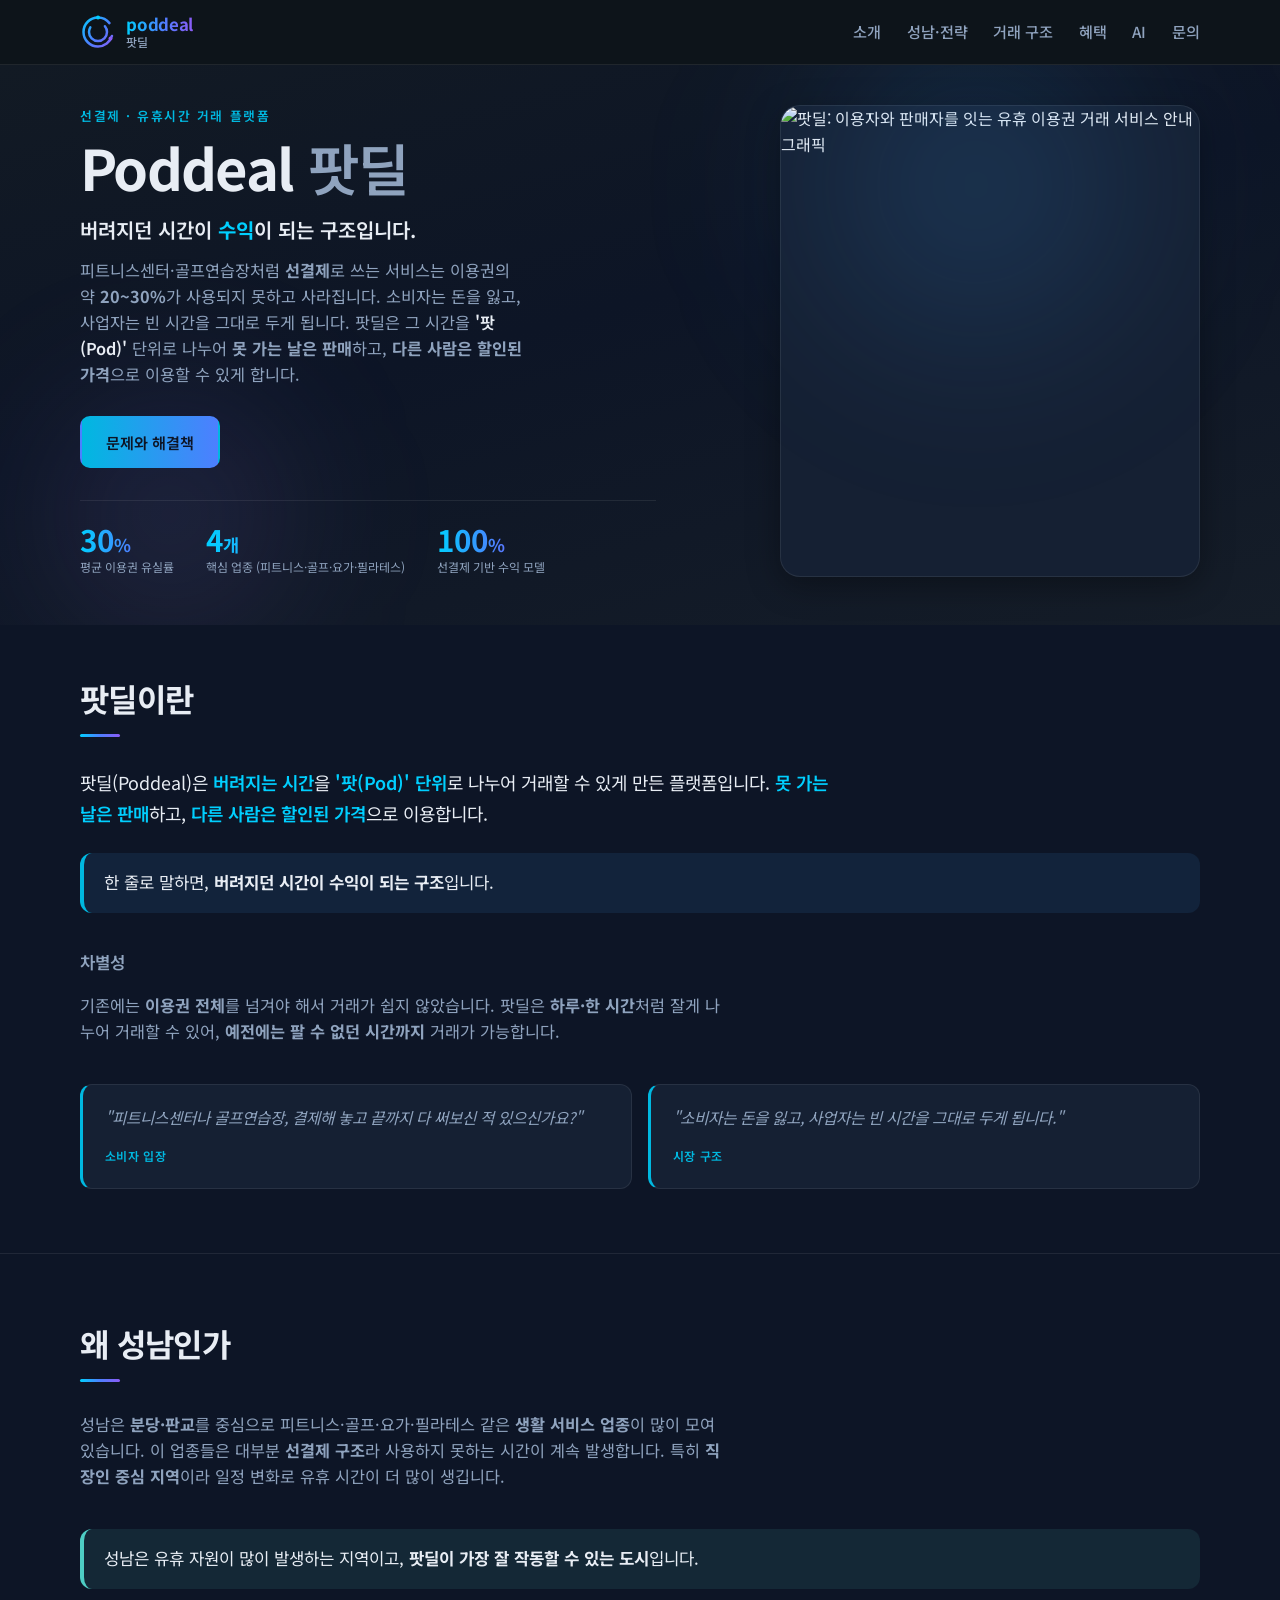
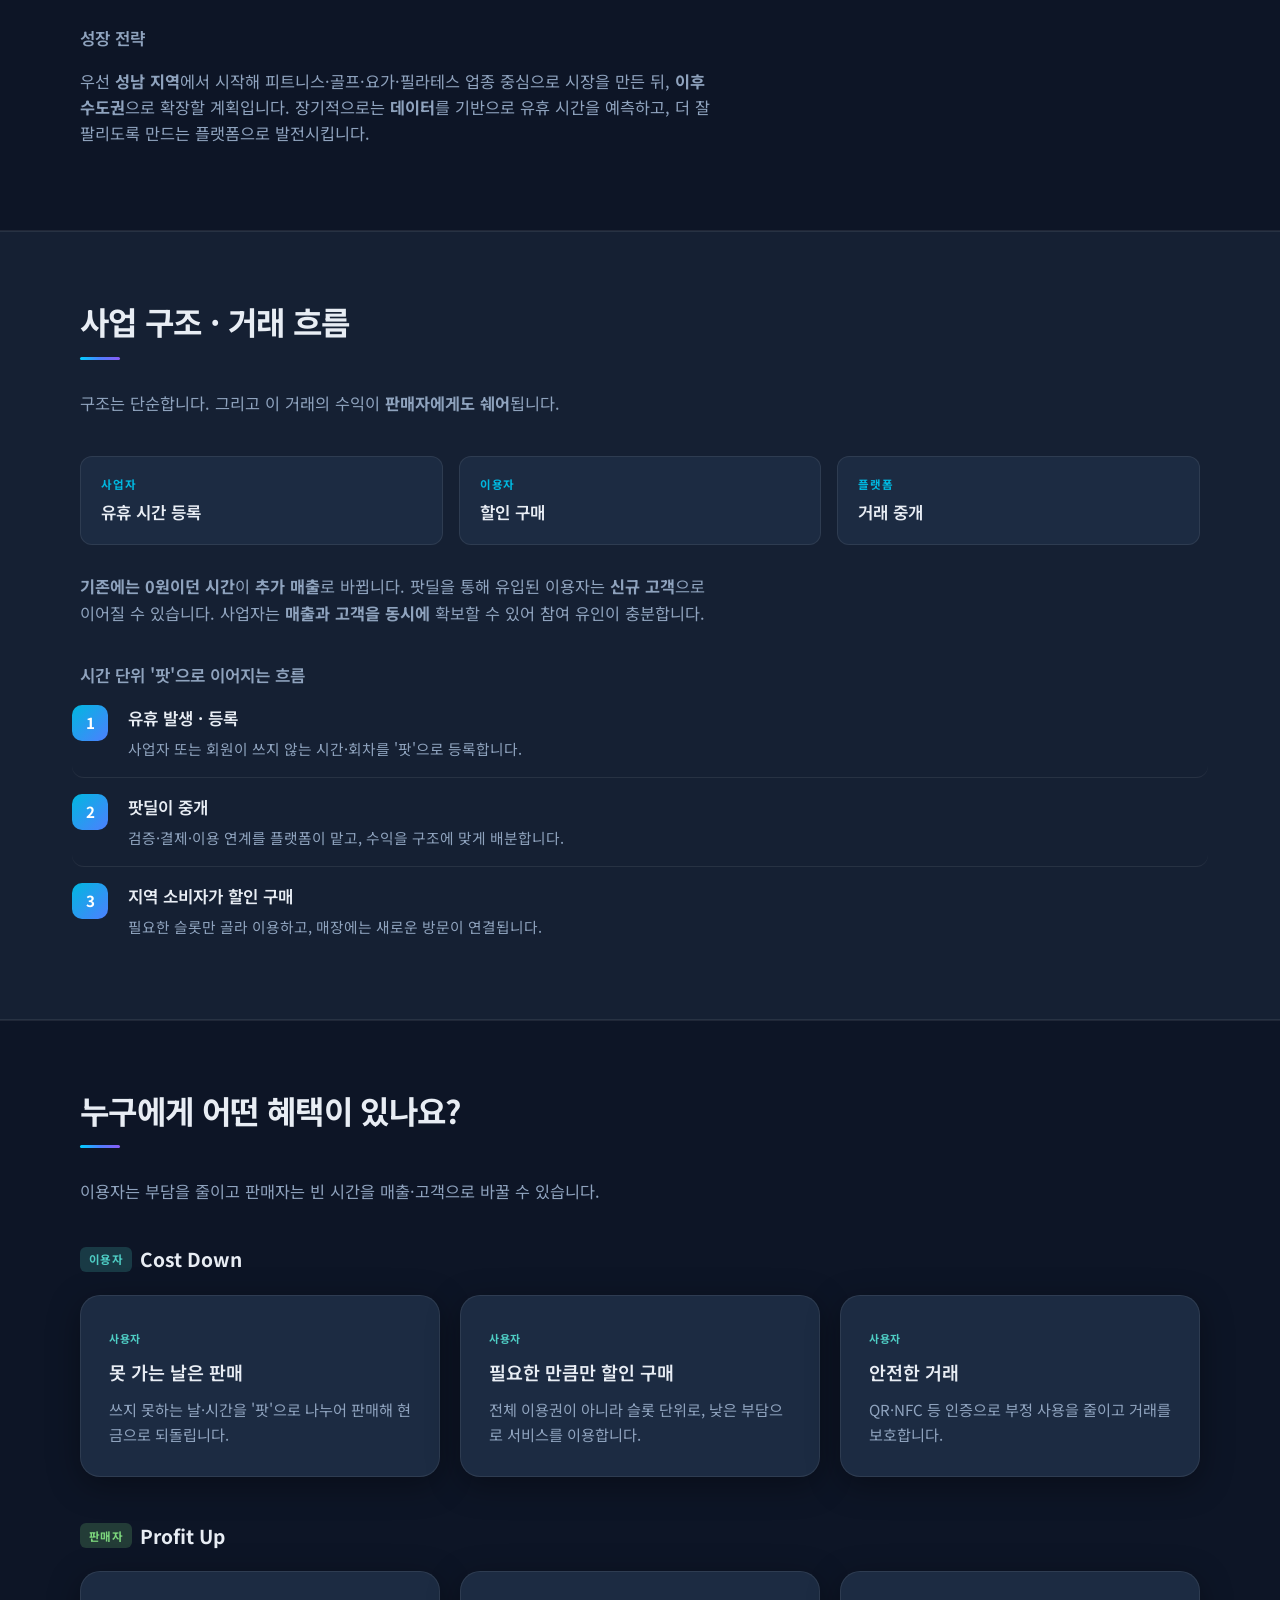
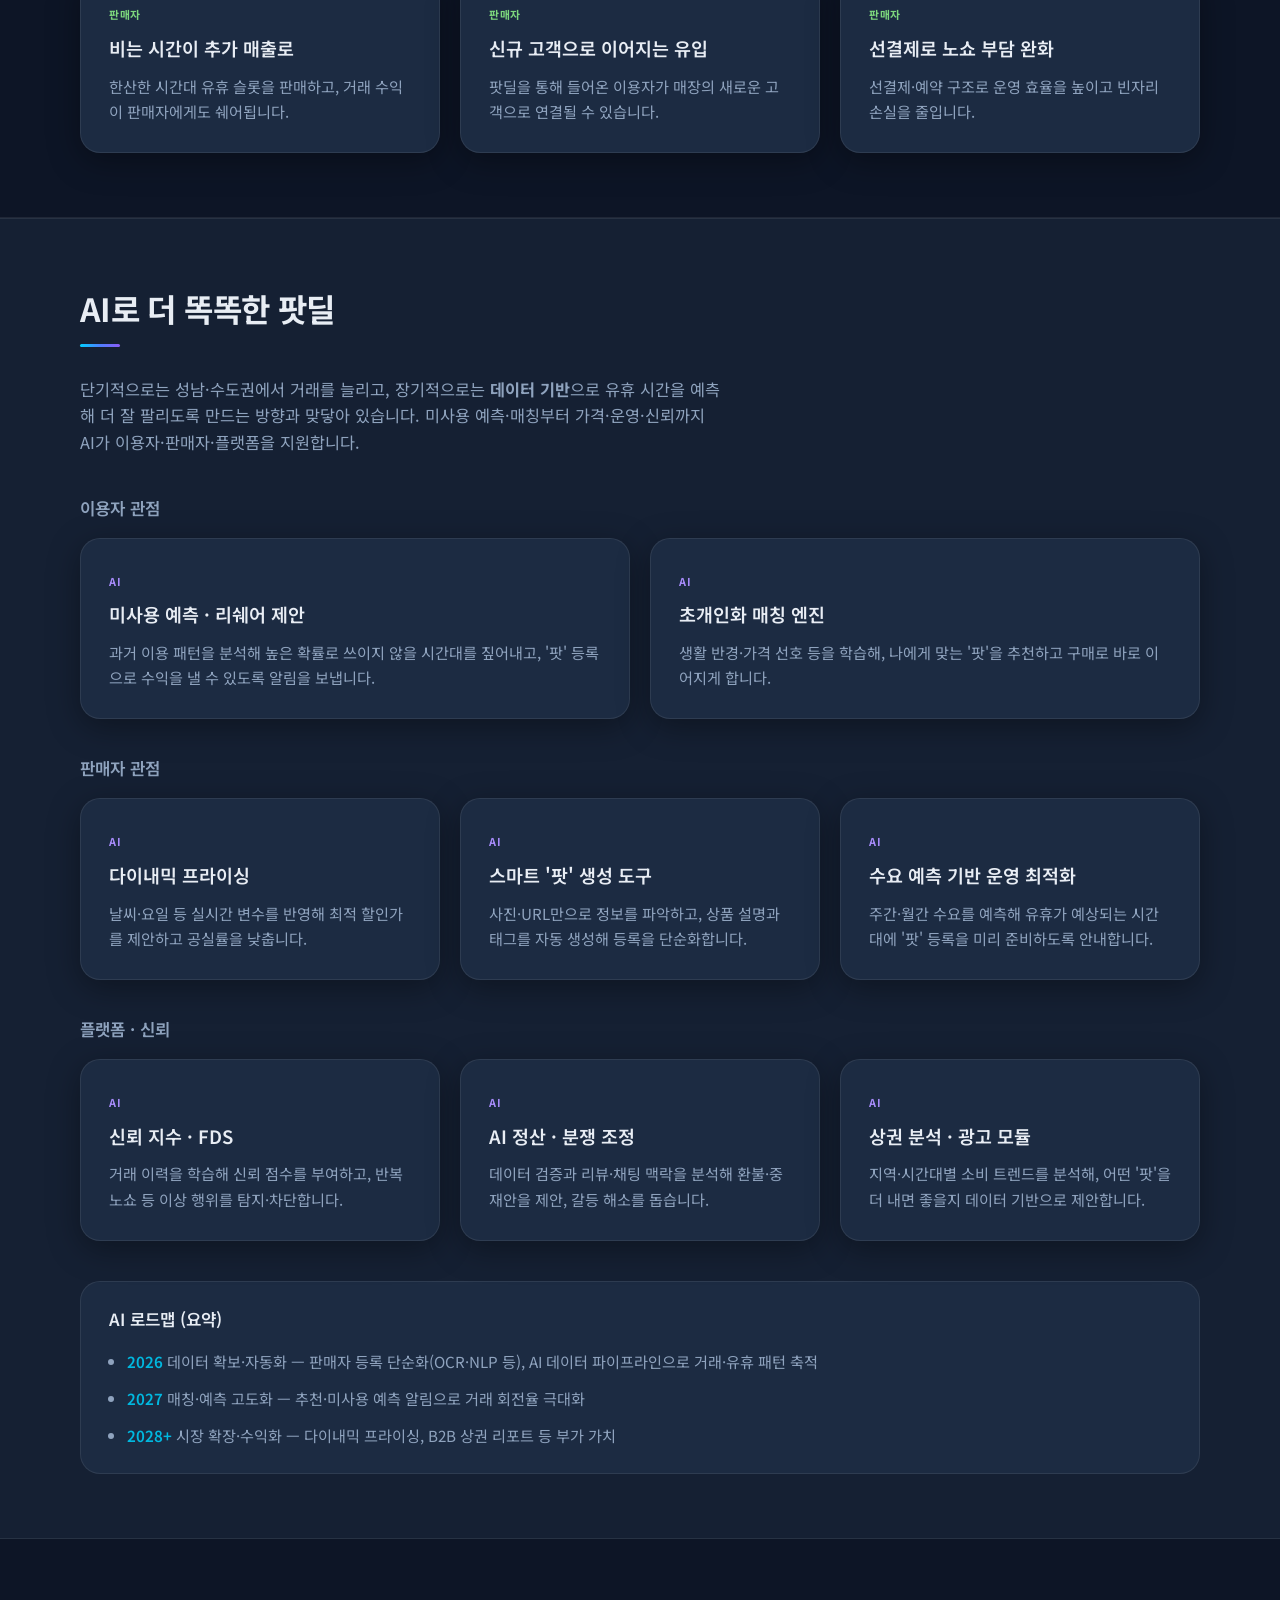
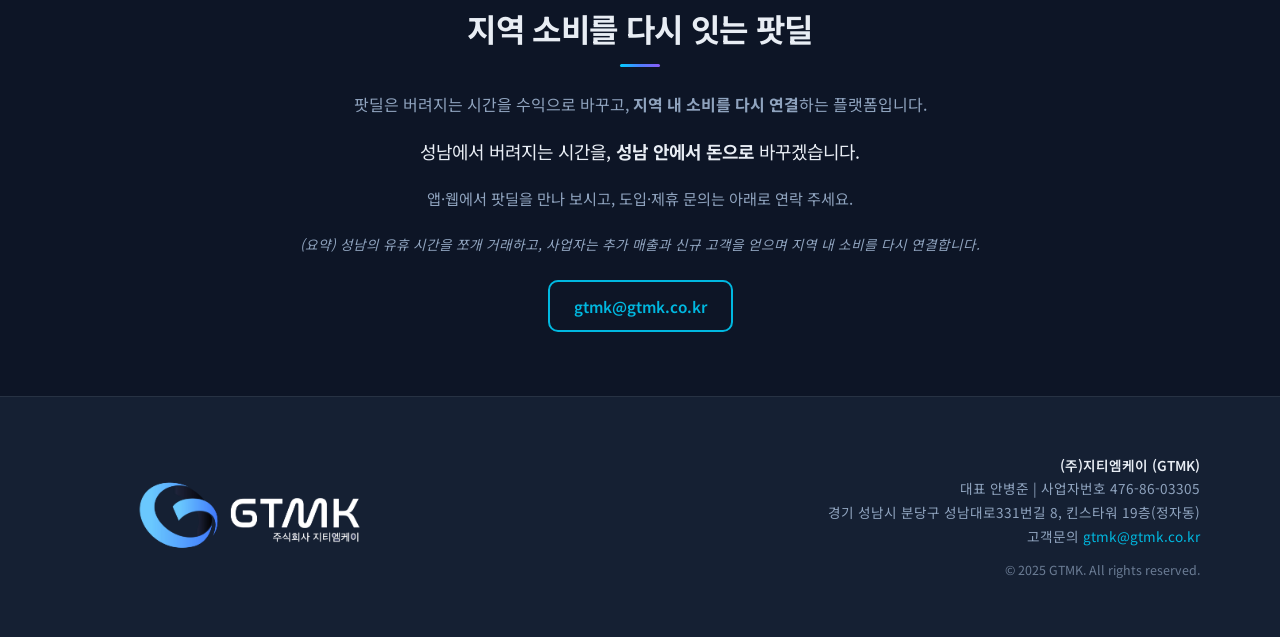
==== index.html @ 86342f36 "content: AI 로드맵 '발표의 유휴 예측 단계와 연계' 문구 삭제 Co-Authored-By: Claude Sonnet 4.6 <noreply@anthropic.com>" ====
<!DOCTYPE html>
<html lang="ko">
  <head>
    <meta charset="UTF-8" />
    <meta name="viewport" content="width=device-width, initial-scale=1.0" />
    <meta
      name="description"
      content="팟딜(Poddeal) — 선결제로 버려지는 시간을 '팟' 단위로 나누어 거래하는 플랫폼. 성남에서 시작해 지역 소비를 다시 연결합니다."
    />
    <title>Poddeal 팟딜 — 유휴 이용권 거래</title>
    <link rel="stylesheet" href="css/styles.css" />
    <link rel="preconnect" href="https://fonts.googleapis.com" />
    <link rel="preconnect" href="https://fonts.gstatic.com" crossorigin />
    <link
      href="https://fonts.googleapis.com/css2?family=Noto+Sans+KR:wght@400;500;600;700&display=swap"
      rel="stylesheet"
    />
  </head>
  <body>
    <header class="site-header">
      <div class="header-inner">
        <a href="#" class="logo" aria-label="Poddeal 팟딜 홈">
          <span class="logo-mark" aria-hidden="true">
            <svg width="36" height="36" viewBox="0 0 36 36" fill="none" xmlns="http://www.w3.org/2000/svg">
              <defs>
                <linearGradient id="pd-grad-h" x1="2" y1="2" x2="34" y2="34" gradientUnits="userSpaceOnUse">
                  <stop offset="0%" stop-color="#00cfff"/>
                  <stop offset="55%" stop-color="#4d7fff"/>
                  <stop offset="100%" stop-color="#8b5cf6"/>
                </linearGradient>
              </defs>
              <circle cx="18" cy="18" r="14.5" stroke="url(#pd-grad-h)" stroke-width="2.5" stroke-linecap="round" stroke-dasharray="77 15" stroke-dashoffset="-4"/>
              <circle cx="18" cy="18" r="9" stroke="url(#pd-grad-h)" stroke-width="2.5" stroke-linecap="round" stroke-dasharray="41 17" stroke-dashoffset="8"/>
              <circle cx="18" cy="3.5" r="2" fill="#00cfff"/>
              <circle cx="30.5" cy="24.5" r="2" fill="#8b5cf6"/>
            </svg>
          </span>
          <span class="logo-text">
            <span class="logo-en">poddeal</span>
            <span class="logo-ko">팟딜</span>
          </span>
        </a>
        <button
          type="button"
          class="nav-toggle"
          aria-expanded="false"
          aria-controls="site-nav"
          aria-label="메뉴 열기"
        >
          <span class="nav-toggle-bar"></span>
          <span class="nav-toggle-bar"></span>
          <span class="nav-toggle-bar"></span>
        </button>
        <nav id="site-nav" class="site-nav" aria-label="주요 메뉴">
          <ul class="nav-list">
            <li><a href="#about">소개</a></li>
            <li><a href="#seongnam">성남·전략</a></li>
            <li><a href="#flow">거래 구조</a></li>
            <li><a href="#benefits">혜택</a></li>
            <li><a href="#ai">AI</a></li>
            <li><a href="#contact">문의</a></li>
          </ul>
        </nav>
      </div>
    </header>

    <main>
      <section class="hero hero--split" aria-labelledby="hero-title">
        <div class="hero-orb hero-orb--1" aria-hidden="true"></div>
        <div class="hero-orb hero-orb--2" aria-hidden="true"></div>
        <div class="hero-split-inner container">
          <div class="hero-content">
            <p class="hero-eyebrow" data-animate="fade-up">선결제 · 유휴시간 거래 플랫폼</p>
            <h1 id="hero-title" class="hero-title" data-animate="fade-up" data-delay="80">
              Poddeal <span class="hero-title-ko">팟딜</span>
            </h1>
            <p class="hero-tagline hero-tagline--emph" data-animate="fade-up" data-delay="160">
              버려지던 시간이 <strong>수익</strong>이 되는 구조입니다.
            </p>
            <p class="hero-lead" data-animate="fade-up" data-delay="240">
              피트니스센터·골프연습장처럼 <strong>선결제</strong>로 쓰는 서비스는 이용권의
              약 <strong>20~30%</strong>가 사용되지 못하고 사라집니다. 소비자는
              돈을 잃고, 사업자는 빈 시간을 그대로 두게 됩니다. 팟딜은 그 시간을
              <span class="hero-em">'팟(Pod)'</span> 단위로 나누어
              <strong>못 가는 날은 판매</strong>하고,
              <strong>다른 사람은 할인된 가격</strong>으로 이용할 수 있게 합니다.
            </p>
            <div class="hero-actions" data-animate="fade-up" data-delay="320">
              <a href="#about" class="btn btn-primary">문제와 해결책</a>
            </div>
            <div class="hero-stats" data-animate="fade-up" data-delay="420">
              <div class="hero-stat">
                <div class="hero-stat-value">
                  <span class="hero-stat-num" data-count="30">0</span><span class="hero-stat-unit">%</span>
                </div>
                <span class="hero-stat-label">평균 이용권 유실률</span>
              </div>
              <div class="hero-stat">
                <div class="hero-stat-value">
                  <span class="hero-stat-num" data-count="4">0</span><span class="hero-stat-unit">개</span>
                </div>
                <span class="hero-stat-label">핵심 업종 (피트니스·골프·요가·필라테스)</span>
              </div>
              <div class="hero-stat">
                <div class="hero-stat-value">
                  <span class="hero-stat-num" data-count="100">0</span><span class="hero-stat-unit">%</span>
                </div>
                <span class="hero-stat-label">선결제 기반 수익 모델</span>
              </div>
            </div>
          </div>
          <figure class="hero-visual" data-animate="slide-right" data-delay="200">
            <img
              src="images/hero-poddeal.png"
              alt="팟딜: 이용자와 판매자를 잇는 유휴 이용권 거래 서비스 안내 그래픽"
              width="800"
              height="900"
              fetchpriority="high"
              class="hero-promo-img"
            />
          </figure>
        </div>
      </section>

      <section id="about" class="section about">
        <div class="container">
          <h2 class="section-title" data-animate="fade-up">팟딜이란</h2>
          <p class="section-lead definition" data-animate="fade-up" data-delay="80">
            팟딜(Poddeal)은 <strong>버려지는 시간</strong>을
            <strong>'팟(Pod)' 단위</strong>로 나누어 거래할 수 있게 만든
            플랫폼입니다. <strong>못 가는 날은 판매</strong>하고,
            <strong>다른 사람은 할인된 가격</strong>으로 이용합니다.
          </p>
          <p class="pull-quote" data-animate="fade-up" data-delay="160">
            한 줄로 말하면, <strong>버려지던 시간이 수익이 되는 구조</strong>입니다.
          </p>
          <h3 class="subsection-title subsection-title--inline" data-animate="fade-up" data-delay="0">차별성</h3>
          <p class="section-intro" data-animate="fade-up" data-delay="80">
            기존에는 <strong>이용권 전체</strong>를 넘겨야 해서 거래가 쉽지
            않았습니다. 팟딜은 <strong>하루·한 시간</strong>처럼 잘게 나누어
            거래할 수 있어, <strong>예전에는 팔 수 없던 시간까지</strong> 거래가
            가능합니다.
          </p>
          <div class="pain-grid" aria-label="팟딜이 해결하는 상황">
            <blockquote class="pain-card" data-animate="fade-up" data-delay="0">
              <p>
                "피트니스센터나 골프연습장, 결제해 놓고 끝까지 다 써보신 적
                있으신가요?"
              </p>
              <span class="pain-card-label">소비자 입장</span>
            </blockquote>
            <blockquote class="pain-card" data-animate="fade-up" data-delay="120">
              <p>
                "소비자는 돈을 잃고, 사업자는 빈 시간을 그대로 두게 됩니다."
              </p>
              <span class="pain-card-label">시장 구조</span>
            </blockquote>
          </div>
        </div>
      </section>

      <section id="seongnam" class="section seongnam">
        <div class="container">
          <h2 class="section-title" data-animate="fade-up">왜 성남인가</h2>
          <p class="section-intro" data-animate="fade-up" data-delay="80">
            성남은 <strong>분당·판교</strong>를 중심으로 피트니스·골프·요가·필라테스 같은
            <strong>생활 서비스 업종</strong>이 많이 모여 있습니다. 이 업종들은
            대부분 <strong>선결제 구조</strong>라 사용하지 못하는 시간이 계속
            발생합니다. 특히 <strong>직장인 중심 지역</strong>이라 일정 변화로
            유휴 시간이 더 많이 생깁니다.
          </p>
          <p class="pull-quote pull-quote--accent" data-animate="fade-up" data-delay="160">
            성남은 유휴 자원이 많이 발생하는 지역이고,
            <strong>팟딜이 가장 잘 작동할 수 있는 도시</strong>입니다.
          </p>

          <h3 class="subsection-title" data-animate="fade-up">성장 전략</h3>
          <p class="section-intro section-intro--tight" data-animate="fade-up" data-delay="80">
            우선 <strong>성남 지역</strong>에서 시작해 피트니스·골프·요가·필라테스 업종 중심으로
            시장을 만든 뒤, <strong>이후 수도권</strong>으로 확장할 계획입니다.
            장기적으로는 <strong>데이터</strong>를 기반으로 유휴 시간을 예측하고,
            더 잘 팔리도록 만드는 플랫폼으로 발전시킵니다.
          </p>
        </div>
      </section>

      <section id="flow" class="section flow">
        <div class="container">
          <h2 class="section-title" data-animate="fade-up">사업 구조 · 거래 흐름</h2>
          <p class="section-intro" data-animate="fade-up" data-delay="80">
            구조는 단순합니다. 그리고 이 거래의 수익이
            <strong>판매자에게도 쉐어</strong>됩니다.
          </p>
          <ul class="biz-pillars">
            <li data-animate="fade-up" data-delay="0">
              <span class="biz-pillar-label">사업자</span>
              <span class="biz-pillar-text">유휴 시간 등록</span>
            </li>
            <li data-animate="fade-up" data-delay="100">
              <span class="biz-pillar-label">이용자</span>
              <span class="biz-pillar-text">할인 구매</span>
            </li>
            <li data-animate="fade-up" data-delay="200">
              <span class="biz-pillar-label">플랫폼</span>
              <span class="biz-pillar-text">거래 중개</span>
            </li>
          </ul>
          <p class="section-intro section-intro--tight" data-animate="fade-up" data-delay="80">
            <strong>기존에는 0원이던 시간</strong>이
            <strong>추가 매출</strong>로 바뀝니다. 팟딜을 통해 유입된 이용자는
            <strong>신규 고객</strong>으로 이어질 수 있습니다. 사업자는
            <strong>매출과 고객을 동시에</strong> 확보할 수 있어 참여 유인이
            충분합니다.
          </p>
          <h3 class="subsection-title" data-animate="fade-up">시간 단위 '팟'으로 이어지는 흐름</h3>
          <ol class="flow-steps flow-steps--compact">
            <li class="flow-step" data-animate="fade-up" data-delay="0">
              <span class="flow-step-num">1</span>
              <div class="flow-step-body">
                <h3 class="flow-step-title">유휴 발생 · 등록</h3>
                <p>
                  사업자 또는 회원이 쓰지 않는 시간·회차를 '팟'으로 등록합니다.
                </p>
              </div>
            </li>
            <li class="flow-step" data-animate="fade-up" data-delay="100">
              <span class="flow-step-num">2</span>
              <div class="flow-step-body">
                <h3 class="flow-step-title">팟딜이 중개</h3>
                <p>
                  검증·결제·이용 연계를 플랫폼이 맡고, 수익을 구조에 맞게
                  배분합니다.
                </p>
              </div>
            </li>
            <li class="flow-step" data-animate="fade-up" data-delay="200">
              <span class="flow-step-num">3</span>
              <div class="flow-step-body">
                <h3 class="flow-step-title">지역 소비자가 할인 구매</h3>
                <p>
                  필요한 슬롯만 골라 이용하고, 매장에는 새로운 방문이
                  연결됩니다.
                </p>
              </div>
            </li>
          </ol>
        </div>
      </section>

      <section id="benefits" class="section features">
        <div class="container">
          <h2 class="section-title" data-animate="fade-up">누구에게 어떤 혜택이 있나요?</h2>
          <p class="section-intro" data-animate="fade-up" data-delay="80">
            이용자는 부담을 줄이고 판매자는 빈 시간을
            매출·고객으로 바꿀 수 있습니다.
          </p>

          <div class="feature-group">
            <h3 class="feature-group-title" data-animate="fade-up">
              <span class="badge badge-user">이용자</span> Cost Down
            </h3>
            <ul class="feature-grid">
              <li class="feature-card feature-card--user" data-animate="fade-up" data-delay="0">
                <span class="feature-badge">사용자</span>
                <h4 class="feature-title">못 가는 날은 판매</h4>
                <p class="feature-desc">
                  쓰지 못하는 날·시간을 '팟'으로 나누어 판매해 현금으로
                  되돌립니다.
                </p>
              </li>
              <li class="feature-card feature-card--user" data-animate="fade-up" data-delay="100">
                <span class="feature-badge">사용자</span>
                <h4 class="feature-title">필요한 만큼만 할인 구매</h4>
                <p class="feature-desc">
                  전체 이용권이 아니라 슬롯 단위로, 낮은 부담으로 서비스를
                  이용합니다.
                </p>
              </li>
              <li class="feature-card feature-card--user" data-animate="fade-up" data-delay="200">
                <span class="feature-badge">사용자</span>
                <h4 class="feature-title">안전한 거래</h4>
                <p class="feature-desc">
                  QR·NFC 등 인증으로 부정 사용을 줄이고 거래를 보호합니다.
                </p>
              </li>
            </ul>
          </div>

          <div class="feature-group">
            <h3 class="feature-group-title" data-animate="fade-up">
              <span class="badge badge-seller">판매자</span> Profit Up
            </h3>
            <ul class="feature-grid">
              <li class="feature-card feature-card--seller" data-animate="fade-up" data-delay="0">
                <span class="feature-badge feature-badge--seller">판매자</span>
                <h4 class="feature-title">비는 시간이 추가 매출로</h4>
                <p class="feature-desc">
                  한산한 시간대 유휴 슬롯을 판매하고, 거래 수익이 판매자에게도
                  쉐어됩니다.
                </p>
              </li>
              <li class="feature-card feature-card--seller" data-animate="fade-up" data-delay="100">
                <span class="feature-badge feature-badge--seller">판매자</span>
                <h4 class="feature-title">신규 고객으로 이어지는 유입</h4>
                <p class="feature-desc">
                  팟딜을 통해 들어온 이용자가 매장의 새로운 고객으로 연결될 수
                  있습니다.
                </p>
              </li>
              <li class="feature-card feature-card--seller" data-animate="fade-up" data-delay="200">
                <span class="feature-badge feature-badge--seller">판매자</span>
                <h4 class="feature-title">선결제로 노쇼 부담 완화</h4>
                <p class="feature-desc">
                  선결제·예약 구조로 운영 효율을 높이고 빈자리 손실을 줄입니다.
                </p>
              </li>
            </ul>
          </div>
        </div>
      </section>

      <section id="ai" class="section ai-section">
        <div class="container">
          <h2 class="section-title" data-animate="fade-up">AI로 더 똑똑한 팟딜</h2>
          <p class="section-intro" data-animate="fade-up" data-delay="80">
            단기적으로는 성남·수도권에서 거래를 늘리고, 장기적으로는
            <strong>데이터 기반</strong>으로 유휴 시간을 예측해 더 잘 팔리도록
            만드는 방향과 맞닿아 있습니다. 미사용 예측·매칭부터 가격·운영·신뢰까지
            AI가 이용자·판매자·플랫폼을 지원합니다.
          </p>

          <h3 class="subsection-title" data-animate="fade-up">이용자 관점</h3>
          <ul class="feature-grid">
            <li class="feature-card feature-card--ai" data-animate="fade-up" data-delay="0">
              <span class="feature-badge feature-badge--ai">AI</span>
              <h4 class="feature-title">미사용 예측 · 리쉐어 제안</h4>
              <p class="feature-desc">
                과거 이용 패턴을 분석해 높은 확률로 쓰이지 않을 시간대를
                짚어내고, '팟' 등록으로 수익을 낼 수 있도록 알림을 보냅니다.
              </p>
            </li>
            <li class="feature-card feature-card--ai" data-animate="fade-up" data-delay="120">
              <span class="feature-badge feature-badge--ai">AI</span>
              <h4 class="feature-title">초개인화 매칭 엔진</h4>
              <p class="feature-desc">
                생활 반경·가격 선호 등을 학습해, 나에게 맞는 '팟'을 추천하고
                구매로 바로 이어지게 합니다.
              </p>
            </li>
          </ul>

          <h3 class="subsection-title" data-animate="fade-up">판매자 관점</h3>
          <ul class="feature-grid feature-grid--3">
            <li class="feature-card feature-card--ai" data-animate="fade-up" data-delay="0">
              <span class="feature-badge feature-badge--ai">AI</span>
              <h4 class="feature-title">다이내믹 프라이싱</h4>
              <p class="feature-desc">
                날씨·요일 등 실시간 변수를 반영해 최적 할인가를 제안하고
                공실률을 낮춥니다.
              </p>
            </li>
            <li class="feature-card feature-card--ai" data-animate="fade-up" data-delay="100">
              <span class="feature-badge feature-badge--ai">AI</span>
              <h4 class="feature-title">스마트 '팟' 생성 도구</h4>
              <p class="feature-desc">
                사진·URL만으로 정보를 파악하고, 상품 설명과 태그를 자동 생성해
                등록을 단순화합니다.
              </p>
            </li>
            <li class="feature-card feature-card--ai" data-animate="fade-up" data-delay="200">
              <span class="feature-badge feature-badge--ai">AI</span>
              <h4 class="feature-title">수요 예측 기반 운영 최적화</h4>
              <p class="feature-desc">
                주간·월간 수요를 예측해 유휴가 예상되는 시간대에 '팟' 등록을
                미리 준비하도록 안내합니다.
              </p>
            </li>
          </ul>

          <h3 class="subsection-title" data-animate="fade-up">플랫폼 · 신뢰</h3>
          <ul class="feature-grid feature-grid--3">
            <li class="feature-card feature-card--ai" data-animate="fade-up" data-delay="0">
              <span class="feature-badge feature-badge--ai">AI</span>
              <h4 class="feature-title">신뢰 지수 · FDS</h4>
              <p class="feature-desc">
                거래 이력을 학습해 신뢰 점수를 부여하고, 반복 노쇼 등 이상
                행위를 탐지·차단합니다.
              </p>
            </li>
            <li class="feature-card feature-card--ai" data-animate="fade-up" data-delay="100">
              <span class="feature-badge feature-badge--ai">AI</span>
              <h4 class="feature-title">AI 정산 · 분쟁 조정</h4>
              <p class="feature-desc">
                데이터 검증과 리뷰·채팅 맥락을 분석해 환불·중재안을 제안,
                갈등 해소를 돕습니다.
              </p>
            </li>
            <li class="feature-card feature-card--ai" data-animate="fade-up" data-delay="200">
              <span class="feature-badge feature-badge--ai">AI</span>
              <h4 class="feature-title">상권 분석 · 광고 모듈</h4>
              <p class="feature-desc">
                지역·시간대별 소비 트렌드를 분석해, 어떤 '팟'을 더 내면 좋을지
                데이터 기반으로 제안합니다.
              </p>
            </li>
          </ul>

          <div class="roadmap" data-animate="fade-up" data-delay="80">
            <h3 class="subsection-title roadmap-title">AI 로드맵 (요약)</h3>
            <ul class="roadmap-list">
              <li>
                <strong>2026</strong> 데이터 확보·자동화 — 판매자 등록 단순화(OCR·NLP
                등), AI 데이터 파이프라인으로 거래·유휴 패턴 축적
              </li>
              <li>
                <strong>2027</strong> 매칭·예측 고도화 — 추천·미사용 예측 알림으로
                거래 회전율 극대화
              </li>
              <li>
                <strong>2028+</strong> 시장 확장·수익화 — 다이내믹 프라이싱,
                B2B 상권 리포트 등 부가 가치
              </li>
            </ul>
          </div>
        </div>
      </section>

      <section id="contact" class="section cta">
        <div class="container cta-inner">
          <h2 class="section-title" data-animate="fade-up">지역 소비를 다시 잇는 팟딜</h2>
          <p class="cta-text" data-animate="fade-up" data-delay="80">
            팟딜은 버려지는 시간을 수익으로 바꾸고,
            <strong>지역 내 소비를 다시 연결</strong>하는 플랫폼입니다.
          </p>
          <p class="cta-text cta-text--punch" data-animate="fade-up" data-delay="160">
            성남에서 버려지는 시간을, <strong>성남 안에서 돈으로</strong>
            바꾸겠습니다.
          </p>
          <p class="cta-text cta-text--muted" data-animate="fade-up" data-delay="220">
            앱·웹에서 팟딜을 만나 보시고, 도입·제휴 문의는 아래로 연락 주세요.
          </p>
          <p class="cta-oneline" data-animate="fade-up" data-delay="260">
            (요약) 성남의 유휴 시간을 쪼개 거래하고, 사업자는 추가 매출과 신규
            고객을 얻으며 지역 내 소비를 다시 연결합니다.
          </p>
          <div class="cta-actions" data-animate="fade-up" data-delay="320">
            <a href="mailto:gtmk@gtmk.co.kr" class="btn btn-outline"
              >gtmk@gtmk.co.kr</a
            >
          </div>
        </div>
      </section>
    </main>

    <footer class="site-footer">
      <div class="container footer-inner">
        <div class="footer-brand">
          <img src="images/logo-gtmk.png" alt="주식회사 지티엠케이 GTMK" class="footer-gtmk-logo" />
        </div>
        <div class="footer-info">
          <address class="footer-address">
            <p><strong>(주)지티엠케이 (GTMK)</strong></p>
            <p>대표 안병준 | 사업자번호 476-86-03305</p>
            <p>경기 성남시 분당구 성남대로331번길 8, 킨스타워 19층(정자동)</p>
            <p>고객문의 <a href="mailto:gtmk@gtmk.co.kr">gtmk@gtmk.co.kr</a></p>
          </address>
          <p class="footer-copy">&copy; 2025 GTMK. All rights reserved.</p>
        </div>
      </div>
    </footer>

    <script src="js/main.js"></script>
  </body>
</html>
---- css/styles.css ----
:root {
  --color-bg: #0d1526;
  --color-surface: #152033;
  --color-surface-elevated: #1c2b42;
  --color-text: #e8edf4;
  --color-text-muted: #8fa3be;
  --color-accent: #00b8e0;
  --color-accent-hover: #00cfff;
  --color-user: #4ecdc4;
  --color-user-dim: rgba(78, 205, 196, 0.2);
  --color-seller: #7dd87d;
  --color-seller-dim: rgba(125, 216, 125, 0.2);
  --color-ai: #a78bfa;
  --color-ai-dim: rgba(167, 139, 250, 0.18);
  --color-border: rgba(255, 255, 255, 0.08);
  --font-sans: "Noto Sans KR", system-ui, -apple-system, sans-serif;
  --header-h: 4rem;
  --radius: 12px;
  --radius-lg: 20px;
  --shadow-card: 0 8px 32px rgba(0, 0, 0, 0.35);
  --transition: 0.2s ease;
}

*,
*::before,
*::after {
  box-sizing: border-box;
}

html {
  scroll-behavior: smooth;
}

body {
  margin: 0;
  font-family: var(--font-sans);
  font-size: 1rem;
  line-height: 1.6;
  color: var(--color-text);
  background: var(--color-bg);
  -webkit-font-smoothing: antialiased;
}

img {
  max-width: 100%;
  height: auto;
  display: block;
}

a {
  color: var(--color-accent);
  text-decoration: none;
  transition: color var(--transition);
}

a:hover {
  color: var(--color-accent-hover);
}

.container {
  width: min(1120px, 100% - 2rem);
  margin-inline: auto;
}

/* Header */
.site-header {
  position: sticky;
  top: 0;
  z-index: 100;
  background: rgba(15, 20, 25, 0.85);
  backdrop-filter: blur(12px);
  border-bottom: 1px solid var(--color-border);
}

.header-inner {
  display: flex;
  align-items: center;
  justify-content: space-between;
  width: min(1120px, 100% - 2rem);
  margin-inline: auto;
  min-height: var(--header-h);
}

.logo {
  display: flex;
  align-items: center;
  gap: 0.65rem;
  color: var(--color-text);
  text-decoration: none;
}

.logo:hover {
  color: var(--color-text);
}

.logo-mark {
  width: 2.25rem;
  height: 2.25rem;
  flex-shrink: 0;
  display: flex;
  align-items: center;
  justify-content: center;
}

.logo-text {
  display: flex;
  flex-direction: column;
  line-height: 1.15;
}

.logo-en {
  font-weight: 700;
  font-size: 1.05rem;
  letter-spacing: -0.02em;
  text-transform: lowercase;
  background: linear-gradient(90deg, #00cfff 0%, #4d7fff 55%, #8b5cf6 100%);
  -webkit-background-clip: text;
  background-clip: text;
  color: transparent;
}

.logo-ko {
  font-size: 0.75rem;
  color: var(--color-text-muted);
  font-weight: 500;
}

.nav-toggle {
  display: none;
  flex-direction: column;
  justify-content: center;
  gap: 5px;
  width: 2.5rem;
  height: 2.5rem;
  padding: 0;
  border: none;
  background: transparent;
  cursor: pointer;
  border-radius: 8px;
}

.nav-toggle:hover {
  background: var(--color-surface);
}

.nav-toggle-bar {
  display: block;
  width: 1.35rem;
  height: 2px;
  background: var(--color-text);
  margin-inline: auto;
  transition: transform var(--transition), opacity var(--transition);
}

.site-header.menu-open .nav-toggle-bar:nth-child(1) {
  transform: translateY(7px) rotate(45deg);
}

.site-header.menu-open .nav-toggle-bar:nth-child(2) {
  opacity: 0;
}

.site-header.menu-open .nav-toggle-bar:nth-child(3) {
  transform: translateY(-7px) rotate(-45deg);
}

.nav-list {
  list-style: none;
  margin: 0;
  padding: 0;
  display: flex;
  gap: clamp(1rem, 2vw, 1.75rem);
}

.nav-list a {
  color: var(--color-text-muted);
  font-weight: 500;
  font-size: 0.95rem;
}

.nav-list a:hover {
  color: var(--color-text);
}

/* Hero */
.hero {
  position: relative;
  min-height: auto;
  padding: 2.5rem 0 3rem;
  background: linear-gradient(
    165deg,
    #121a24 0%,
    var(--color-bg) 45%,
    #151d28 100%
  );
}

.hero--split .hero-split-inner {
  display: grid;
  grid-template-columns: 1fr;
  gap: 2rem;
  align-items: center;
}

@media (min-width: 900px) {
  .hero--split .hero-split-inner {
    grid-template-columns: minmax(0, 1fr) minmax(280px, 420px);
    gap: 2.5rem;
  }
}

.hero-content {
  position: relative;
  z-index: 1;
  padding: 0;
  max-width: 36rem;
}

.hero-visual {
  margin: 0;
  border-radius: var(--radius-lg);
  overflow: hidden;
  border: 1px solid var(--color-border);
  background: var(--color-surface);
  box-shadow: var(--shadow-card);
}

.hero-promo-img {
  width: 100%;
  height: auto;
  vertical-align: middle;
  display: block;
}

.hero-eyebrow {
  margin: 0 0 0.5rem;
  font-size: 0.8rem;
  font-weight: 600;
  letter-spacing: 0.12em;
  text-transform: uppercase;
  color: var(--color-accent);
}

.hero-title {
  margin: 0 0 1rem;
  font-size: clamp(2.25rem, 5vw, 3.5rem);
  font-weight: 700;
  letter-spacing: -0.03em;
  line-height: 1.15;
}

.hero-title-ko {
  font-weight: 600;
  color: var(--color-text-muted);
}

.hero-tagline {
  margin: 0 0 0.75rem;
  font-size: 1.15rem;
  font-weight: 500;
  color: var(--color-text);
  line-height: 1.5;
}

.hero-tagline strong {
  color: var(--color-accent-hover);
  font-weight: 700;
}

.hero-lead {
  margin: 0 0 1.75rem;
  max-width: 28rem;
  font-size: 1.02rem;
  color: var(--color-text-muted);
}

.hero-em {
  color: var(--color-text);
  font-weight: 600;
}

.hero-actions {
  display: flex;
  flex-wrap: wrap;
  gap: 0.75rem;
}

.btn {
  display: inline-flex;
  align-items: center;
  justify-content: center;
  padding: 0.75rem 1.5rem;
  font-family: inherit;
  font-size: 0.95rem;
  font-weight: 600;
  border-radius: 10px;
  border: 2px solid transparent;
  cursor: pointer;
  transition: background var(--transition), color var(--transition),
    border-color var(--transition), transform var(--transition);
}

.btn-primary {
  background: linear-gradient(90deg, #00b8e0, #4d7fff);
  color: #0d1526;
}

.btn-primary:hover {
  background: linear-gradient(90deg, #00cfff, #6690ff);
  color: #0d1526;
  transform: translateY(-1px);
}

.btn-outline {
  background: transparent;
  color: var(--color-accent);
  border-color: var(--color-accent);
}

.btn-outline:hover {
  background: rgba(61, 156, 240, 0.12);
  color: var(--color-accent-hover);
  border-color: var(--color-accent-hover);
}

/* Sections */
.section {
  padding: 4rem 0;
}

.section-title {
  margin: 0 0 1rem;
  font-size: clamp(1.5rem, 3vw, 2rem);
  font-weight: 700;
  letter-spacing: -0.02em;
}

.section-intro {
  margin: 0 0 2.5rem;
  max-width: 40rem;
  color: var(--color-text-muted);
  font-size: 1.02rem;
}

.hero-tagline--emph {
  font-size: 1.25rem;
  font-weight: 600;
  color: var(--color-text);
}

.hero-tagline--emph strong {
  color: var(--color-accent-hover);
}

.section-lead.definition {
  font-size: 1.12rem;
  color: var(--color-text);
  line-height: 1.75;
  max-width: 48rem;
  margin: 0 0 1.25rem;
}

.section-lead.definition strong {
  color: var(--color-accent-hover);
  font-weight: 600;
}

.pull-quote {
  margin: 1.5rem 0 2rem;
  padding: 1rem 1.25rem;
  border-radius: var(--radius);
  background: rgba(61, 156, 240, 0.1);
  border-left: 4px solid var(--color-accent);
  font-size: 1.05rem;
  line-height: 1.65;
  color: var(--color-text);
}

.pull-quote--accent {
  background: rgba(78, 205, 196, 0.1);
  border-left-color: var(--color-user);
}

.subsection-title--inline {
  margin-top: 2rem;
}

.seongnam {
  background: var(--color-bg);
  border-block: 1px solid var(--color-border);
}

.pain-grid {
  display: grid;
  grid-template-columns: repeat(auto-fit, minmax(260px, 1fr));
  gap: 1rem;
  margin-top: 2rem;
}

.pain-card {
  margin: 0;
  padding: 1.25rem 1.35rem;
  background: var(--color-surface);
  border: 1px solid var(--color-border);
  border-radius: var(--radius);
  border-left: 3px solid var(--color-accent);
}

.pain-card p {
  margin: 0 0 0.75rem;
  font-size: 0.98rem;
  color: var(--color-text-muted);
  font-style: italic;
  line-height: 1.6;
}

.pain-card-label {
  font-size: 0.75rem;
  font-weight: 600;
  letter-spacing: 0.06em;
  text-transform: uppercase;
  color: var(--color-accent);
}

.flow {
  background: var(--color-surface);
  border-block: 1px solid var(--color-border);
}

.flow-steps {
  list-style: none;
  margin: 0;
  padding: 0;
  display: flex;
  flex-direction: column;
  gap: 0;
}

.flow-step {
  display: grid;
  grid-template-columns: auto 1fr;
  gap: 1rem 1.25rem;
  align-items: start;
  padding: 1.25rem 0;
  border-bottom: 1px solid var(--color-border);
}

.flow-step:last-child {
  border-bottom: none;
  padding-bottom: 0;
}

.flow-step:first-child {
  padding-top: 0;
}

.flow-step-num {
  width: 2.25rem;
  height: 2.25rem;
  border-radius: 10px;
  background: linear-gradient(135deg, #00b8e0, #4d7fff);
  color: #fff;
  font-weight: 700;
  font-size: 0.95rem;
  display: grid;
  place-items: center;
}

.flow-step-title {
  margin: 0 0 0.35rem;
  font-size: 1.05rem;
  font-weight: 600;
}

.flow-step-body p {
  margin: 0;
  font-size: 0.92rem;
  color: var(--color-text-muted);
  line-height: 1.6;
}

.biz-pillars {
  list-style: none;
  margin: 0 0 1.75rem;
  padding: 0;
  display: grid;
  grid-template-columns: repeat(auto-fit, minmax(200px, 1fr));
  gap: 1rem;
}

.biz-pillars li {
  display: flex;
  flex-direction: column;
  gap: 0.35rem;
  padding: 1.15rem 1.25rem;
  background: var(--color-surface-elevated);
  border: 1px solid var(--color-border);
  border-radius: var(--radius);
}

.biz-pillar-label {
  font-size: 0.72rem;
  font-weight: 700;
  letter-spacing: 0.08em;
  text-transform: uppercase;
  color: var(--color-accent);
}

.biz-pillar-text {
  font-size: 1.05rem;
  font-weight: 600;
  color: var(--color-text);
}

.section-intro--tight {
  margin-bottom: 1.25rem;
}

.flow-steps--compact .flow-step {
  padding: 1rem 0;
}

.flow-steps--compact .flow-step:first-child {
  padding-top: 0;
}

.about {
  padding-top: 3rem;
}

.features {
  background: var(--color-bg);
  border-block: 1px solid var(--color-border);
}

.feature-group {
  margin-bottom: 2.75rem;
}

.feature-group:last-of-type {
  margin-bottom: 0;
}

.feature-group-title {
  margin: 0 0 1.25rem;
  font-size: 1.2rem;
  font-weight: 700;
  display: flex;
  flex-wrap: wrap;
  align-items: center;
  gap: 0.5rem;
}

.badge {
  display: inline-block;
  padding: 0.2rem 0.55rem;
  border-radius: 6px;
  font-size: 0.72rem;
  font-weight: 700;
  letter-spacing: 0.04em;
}

.badge-user {
  background: var(--color-user-dim);
  color: var(--color-user);
}

.badge-seller {
  background: var(--color-seller-dim);
  color: var(--color-seller);
}

.feature-badge {
  display: inline-block;
  font-size: 0.68rem;
  font-weight: 700;
  letter-spacing: 0.06em;
  text-transform: uppercase;
  color: var(--color-user);
  margin-bottom: 0.65rem;
}

.feature-badge--seller {
  color: var(--color-seller);
}

.feature-badge--ai {
  color: var(--color-ai);
}

.feature-card--user {
  border-color: rgba(78, 205, 196, 0.25);
}

.feature-card--user:hover {
  border-color: rgba(78, 205, 196, 0.45);
}

.feature-card--seller {
  border-color: rgba(125, 216, 125, 0.25);
}

.feature-card--seller:hover {
  border-color: rgba(125, 216, 125, 0.45);
}

.feature-card--ai {
  border-color: rgba(167, 139, 250, 0.28);
  background: linear-gradient(
    145deg,
    var(--color-surface-elevated) 0%,
    rgba(167, 139, 250, 0.06) 100%
  );
}

.feature-card--ai:hover {
  border-color: rgba(167, 139, 250, 0.5);
}

.ai-section {
  background: var(--color-surface);
  border-block: 1px solid var(--color-border);
}

.subsection-title {
  margin: 2.25rem 0 1rem;
  font-size: 1.05rem;
  font-weight: 600;
  color: var(--color-text-muted);
}

.ai-section .subsection-title:first-of-type {
  margin-top: 0;
}

.feature-grid--3 {
  grid-template-columns: repeat(auto-fit, minmax(240px, 1fr));
}

.roadmap {
  margin-top: 2.5rem;
  padding: 1.5rem 1.75rem;
  background: var(--color-surface-elevated);
  border: 1px solid var(--color-border);
  border-radius: var(--radius-lg);
}

.roadmap-title {
  margin-top: 0 !important;
  margin-bottom: 1rem !important;
  color: var(--color-text);
}

.roadmap-list {
  margin: 0;
  padding-left: 1.15rem;
  color: var(--color-text-muted);
  font-size: 0.95rem;
  line-height: 1.75;
}

.roadmap-list li {
  margin-bottom: 0.65rem;
}

.roadmap-list li:last-child {
  margin-bottom: 0;
}

.roadmap-list strong {
  color: var(--color-accent);
  font-weight: 600;
}

.cta-actions {
  display: flex;
  flex-wrap: wrap;
  gap: 0.75rem;
  justify-content: center;
}

.feature-grid {
  list-style: none;
  margin: 0;
  padding: 0;
  display: grid;
  grid-template-columns: repeat(auto-fit, minmax(260px, 1fr));
  gap: 1.25rem;
}

.feature-card {
  background: var(--color-surface-elevated);
  border: 1px solid var(--color-border);
  border-radius: var(--radius-lg);
  padding: 1.75rem;
  box-shadow: var(--shadow-card);
  transition: border-color var(--transition), transform var(--transition);
}

.feature-card:hover {
  border-color: rgba(61, 156, 240, 0.35);
  transform: translateY(-2px);
}

.feature-icon {
  font-size: 0.75rem;
  font-weight: 700;
  letter-spacing: 0.08em;
  color: var(--color-accent);
  margin-bottom: 1rem;
}

.feature-title {
  margin: 0 0 0.65rem;
  font-size: 1.15rem;
  font-weight: 600;
}

.feature-desc {
  margin: 0;
  font-size: 0.95rem;
  color: var(--color-text-muted);
  line-height: 1.65;
}

.cta {
  text-align: center;
}

.cta-inner .section-title {
  margin-bottom: 0.75rem;
}

.cta-text {
  margin: 0 auto 1.25rem;
  max-width: 36rem;
  color: var(--color-text-muted);
}

.cta-text--punch {
  font-size: 1.12rem;
  color: var(--color-text);
  line-height: 1.55;
}

.cta-text--muted {
  font-size: 0.95rem;
  margin-bottom: 1.5rem;
}

.cta-oneline {
  margin: 0 auto 1.5rem;
  max-width: none;
  font-size: 0.85rem;
  line-height: 1.6;
  color: var(--color-text-muted);
  font-style: italic;
  white-space: nowrap;
}

/* Footer */
.site-footer {
  border-top: 1px solid var(--color-border);
  padding: 2.5rem 0;
  background: var(--color-surface);
}

.footer-inner {
  display: flex;
  flex-direction: row;
  align-items: center;
  justify-content: space-between;
  gap: 2rem;
}

.footer-brand {
  flex-shrink: 0;
}

.footer-gtmk-logo {
  height: 10rem;
  width: auto;
  display: block;
}

.footer-info {
  display: flex;
  flex-direction: column;
  align-items: flex-end;
  gap: 0.75rem;
}

.footer-address {
  font-style: normal;
  margin: 0;
  font-size: 0.85rem;
  color: var(--color-text-muted);
  line-height: 1.75;
  text-align: right;
}

.footer-address p {
  margin: 0;
}

.footer-address strong {
  color: var(--color-text);
  font-weight: 600;
}

.footer-copy {
  margin: 0;
  font-size: 0.78rem;
  color: var(--color-text-muted);
  opacity: 0.7;
}

@media (max-width: 640px) {
  .footer-inner {
    flex-direction: column;
    align-items: flex-start;
    gap: 1.5rem;
  }

  .footer-info {
    align-items: flex-start;
  }

  .footer-address {
    text-align: left;
  }
}

/* Mobile nav */
@media (max-width: 768px) {
  .nav-toggle {
    display: flex;
  }

  .site-nav {
    position: fixed;
    inset: var(--header-h) 0 auto 0;
    background: var(--color-surface);
    border-bottom: 1px solid var(--color-border);
    padding: 1rem 0;
    transform: translateY(-100%);
    opacity: 0;
    visibility: hidden;
    transition: transform var(--transition), opacity var(--transition),
      visibility var(--transition);
  }

  .site-nav.is-open {
    transform: translateY(0);
    opacity: 1;
    visibility: visible;
  }

  .nav-list {
    flex-direction: column;
    gap: 0;
    width: min(1120px, 100% - 2rem);
    margin-inline: auto;
  }

  .nav-list a {
    display: block;
    padding: 0.85rem 0;
    border-bottom: 1px solid var(--color-border);
  }

  .nav-list li:last-child a {
    border-bottom: none;
  }

  .hero {
    padding: 2rem 0 2.5rem;
  }

  .section {
    padding: 3rem 0;
  }
}

@media (min-width: 769px) {
  .site-nav {
    display: block !important;
  }
}

/* ─── Scroll animations ──────────────────────────────────────── */
[data-animate] {
  opacity: 0;
  transform: translateY(28px);
  transition: opacity 0.6s cubic-bezier(0.16, 1, 0.3, 1),
              transform 0.6s cubic-bezier(0.16, 1, 0.3, 1);
}

[data-animate="fade-in"] {
  transform: none;
}

[data-animate="slide-right"] {
  transform: translateX(32px);
}

[data-animate].is-visible {
  opacity: 1;
  transform: none;
}

/* ─── Hero orbs ──────────────────────────────────────────────── */
.hero {
  position: relative;
  overflow: hidden;
}

.hero-orb {
  position: absolute;
  border-radius: 50%;
  pointer-events: none;
  filter: blur(72px);
  will-change: transform;
}

.hero-orb--1 {
  width: 480px;
  height: 480px;
  background: radial-gradient(circle, rgba(61, 156, 240, 0.2) 0%, transparent 70%);
  top: -120px;
  right: 5%;
  animation: orbFloat 9s ease-in-out infinite alternate;
}

.hero-orb--2 {
  width: 340px;
  height: 340px;
  background: radial-gradient(circle, rgba(167, 139, 250, 0.18) 0%, transparent 70%);
  bottom: -60px;
  left: 0%;
  animation: orbFloat 11s ease-in-out infinite alternate-reverse;
}

@keyframes orbFloat {
  from { transform: translate(0, 0) scale(1); }
  to   { transform: translate(24px, -36px) scale(1.07); }
}

/* ─── Hero stats ─────────────────────────────────────────────── */
.hero-stats {
  display: flex;
  gap: 2rem;
  margin-top: 2rem;
  padding-top: 1.5rem;
  border-top: 1px solid var(--color-border);
  flex-wrap: wrap;
}

.hero-stat {
  display: flex;
  flex-direction: column;
  gap: 0.3rem;
}

.hero-stat-value {
  font-size: 1.85rem;
  font-weight: 700;
  line-height: 1;
  background: linear-gradient(90deg, #00cfff 0%, #4d7fff 55%, #8b5cf6 100%);
  -webkit-background-clip: text;
  background-clip: text;
  color: transparent;
}

.hero-stat-unit {
  font-size: 1.1rem;
}

.hero-stat-label {
  font-size: 0.75rem;
  color: var(--color-text-muted);
  line-height: 1.4;
}

/* ─── Section title underline decoration ─────────────────────── */
.section-title {
  padding-bottom: 0.85rem;
}

.section-title::after {
  content: "";
  display: block;
  margin-top: 0.6rem;
  width: 2.5rem;
  height: 3px;
  border-radius: 2px;
  background: linear-gradient(90deg, #00cfff, #4d7fff, #8b5cf6);
}

.cta .section-title::after {
  margin-inline: auto;
}

/* ─── Ripple button effect ───────────────────────────────────── */
.btn {
  position: relative;
  overflow: hidden;
}

.btn-ripple {
  position: absolute;
  width: 8px;
  height: 8px;
  border-radius: 50%;
  background: rgba(255, 255, 255, 0.35);
  transform: translate(-50%, -50%) scale(0);
  animation: rippleExpand 0.55s ease-out forwards;
  pointer-events: none;
}

@keyframes rippleExpand {
  to {
    transform: translate(-50%, -50%) scale(28);
    opacity: 0;
  }
}

/* ─── Feature card colored glow on hover ─────────────────────── */
.feature-card--user:hover {
  box-shadow: var(--shadow-card), 0 0 24px rgba(78, 205, 196, 0.14);
}

.feature-card--seller:hover {
  box-shadow: var(--shadow-card), 0 0 24px rgba(125, 216, 125, 0.14);
}

.feature-card--ai:hover {
  box-shadow: var(--shadow-card), 0 0 24px rgba(167, 139, 250, 0.18);
}

/* ─── Biz pillar hover ───────────────────────────────────────── */
.biz-pillars li {
  transition: border-color var(--transition), transform var(--transition);
}

.biz-pillars li:hover {
  border-color: rgba(61, 156, 240, 0.35);
  transform: translateY(-2px);
}

/* ─── Flow step hover ────────────────────────────────────────── */
.flow-step {
  transition: background var(--transition);
  border-radius: var(--radius);
  padding-inline: 0.5rem;
  margin-inline: -0.5rem;
}

.flow-step:hover {
  background: rgba(255, 255, 255, 0.03);
}

/* ─── Pain card hover ────────────────────────────────────────── */
.pain-card {
  transition: border-color var(--transition), transform var(--transition);
}

.pain-card:hover {
  border-left-color: var(--color-accent-hover);
  transform: translateY(-2px);
}

/* ─── Mobile: hero stats wrap ────────────────────────────────── */
@media (max-width: 480px) {
  .hero-stats {
    gap: 1.25rem;
  }
  .hero-stat-value {
    font-size: 1.5rem;
  }
}
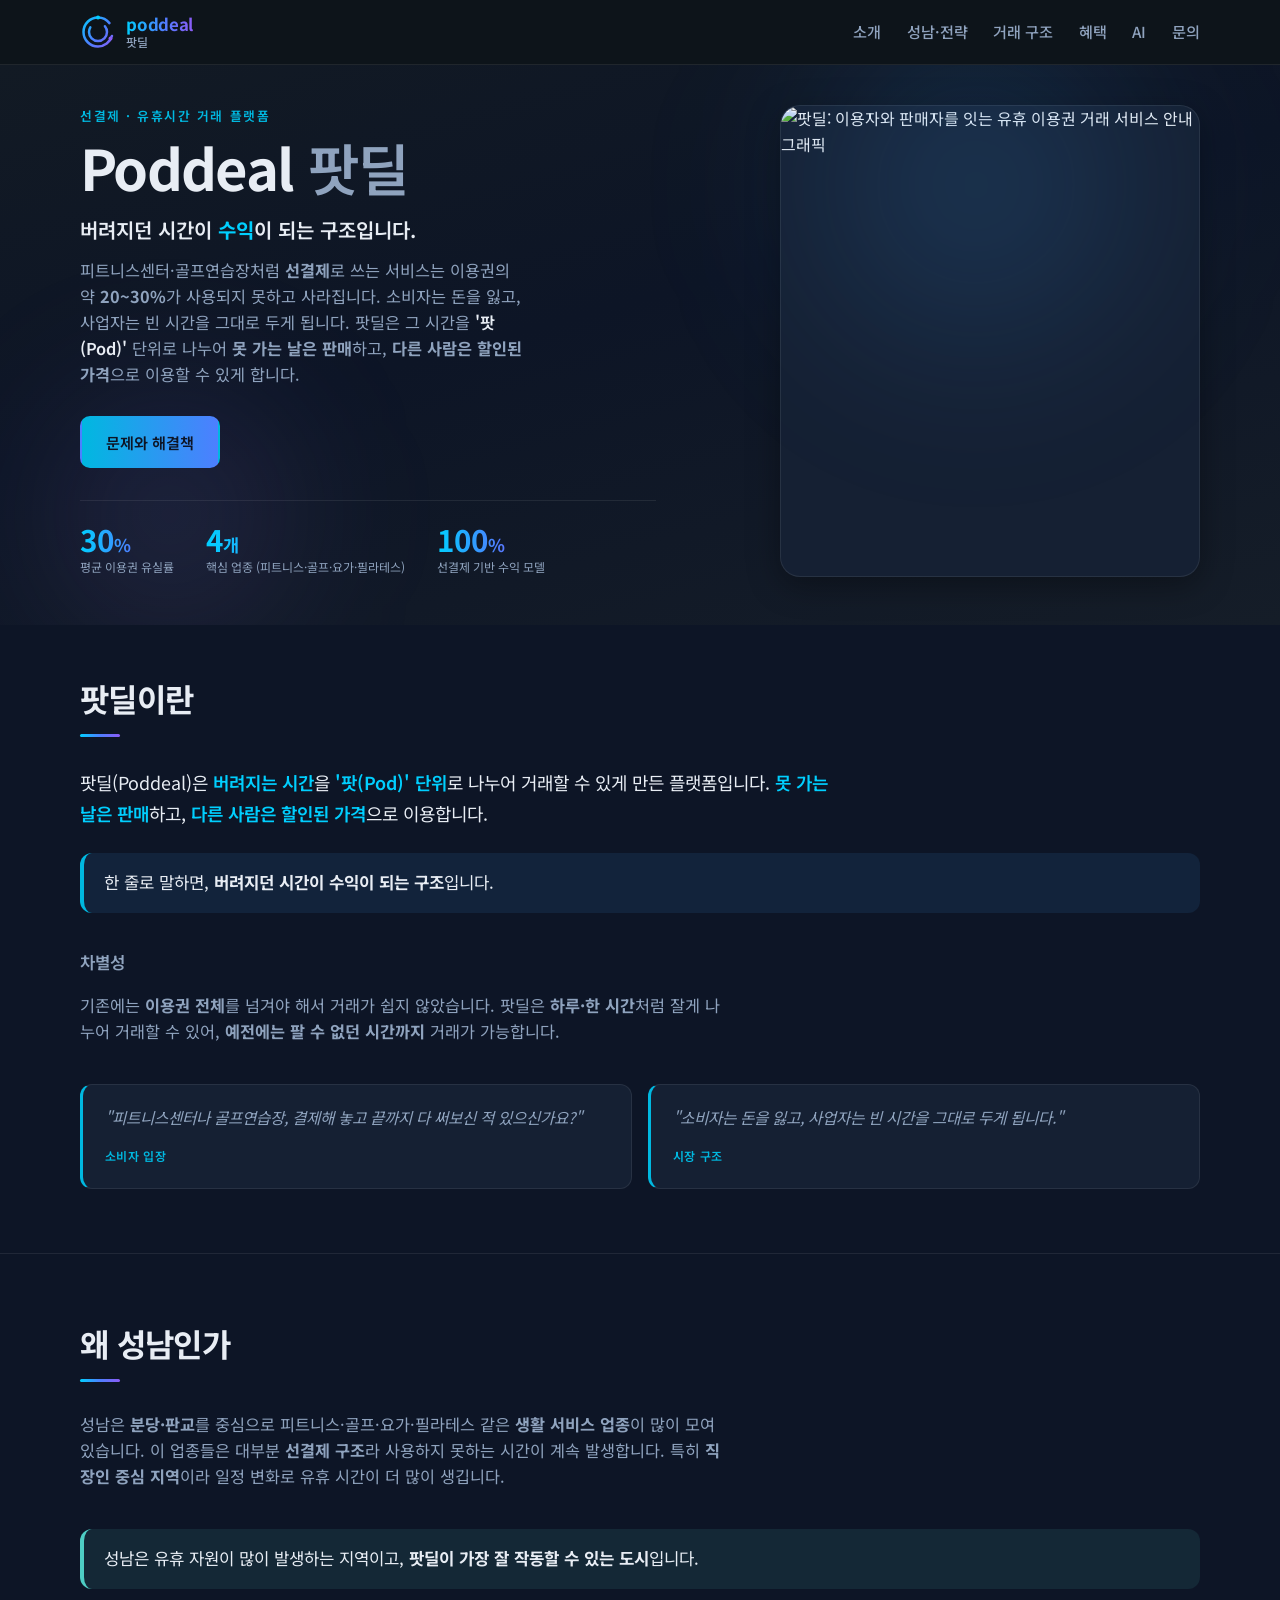
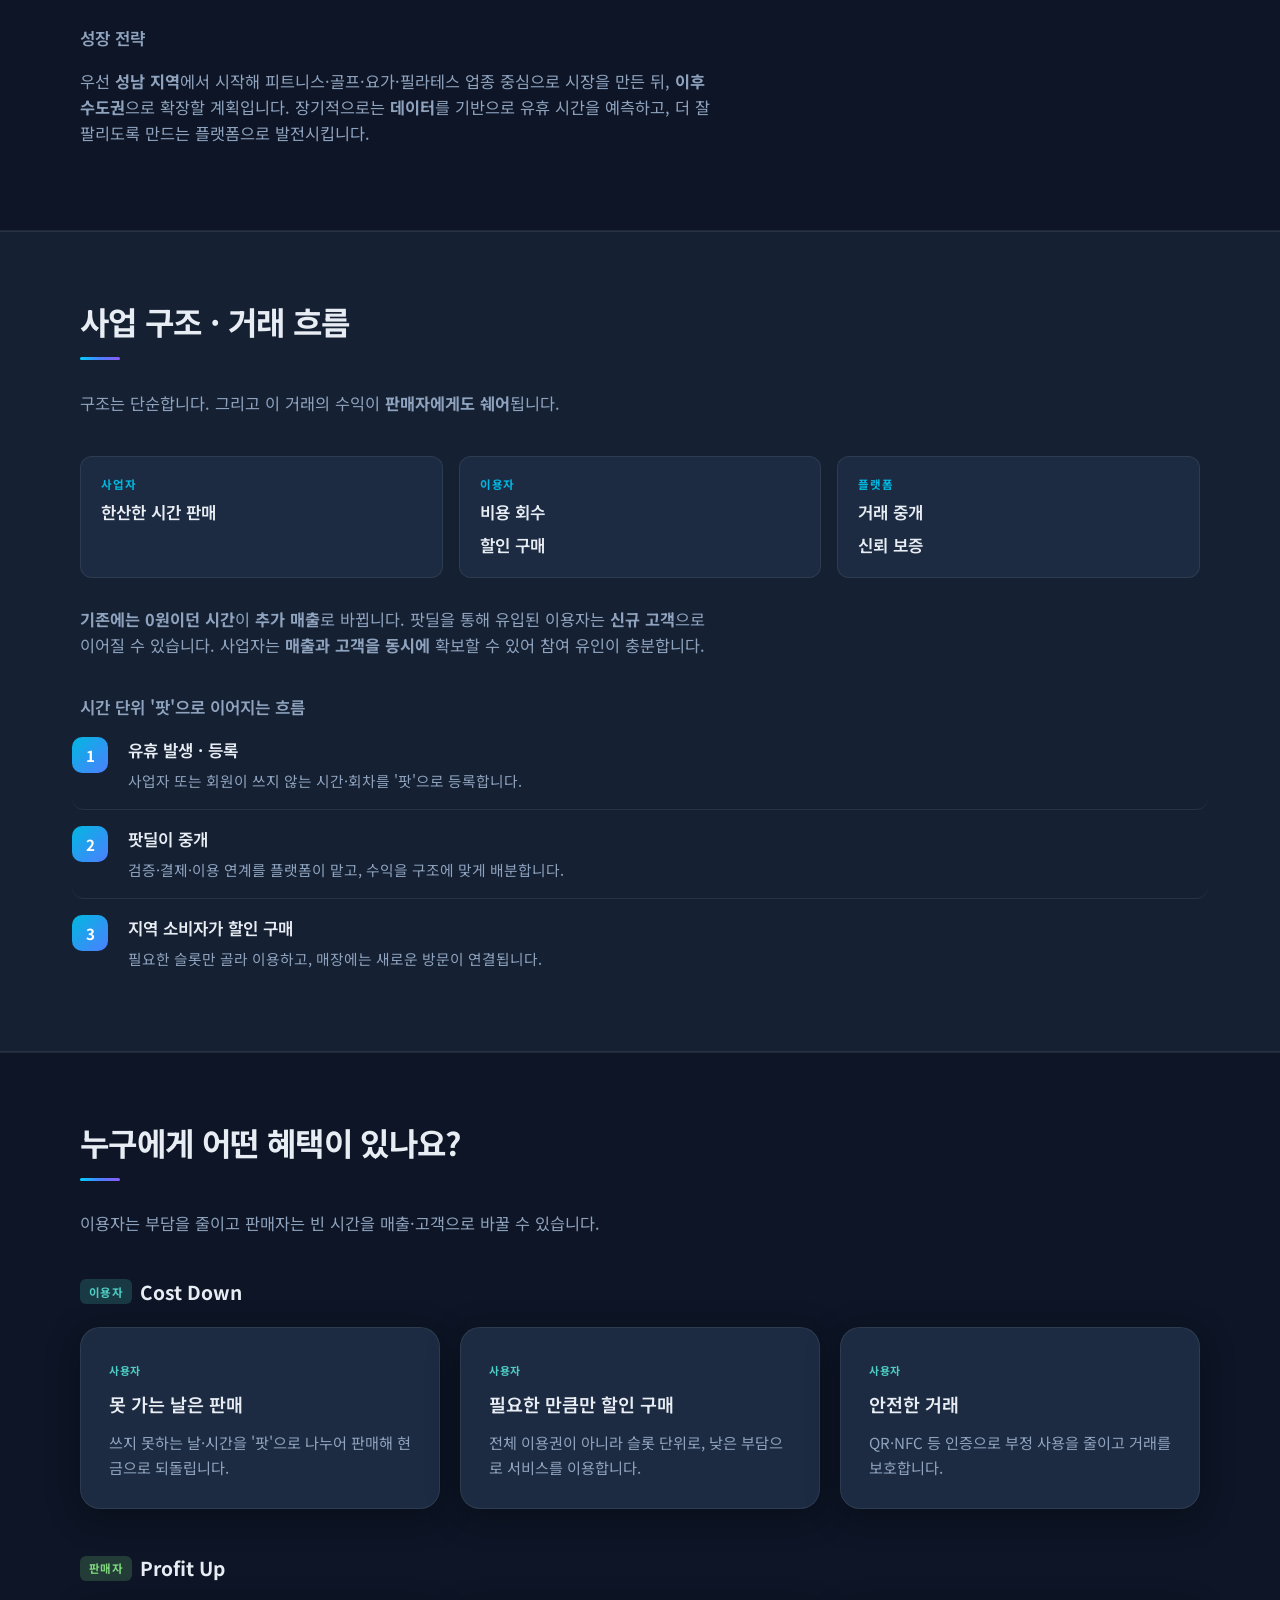
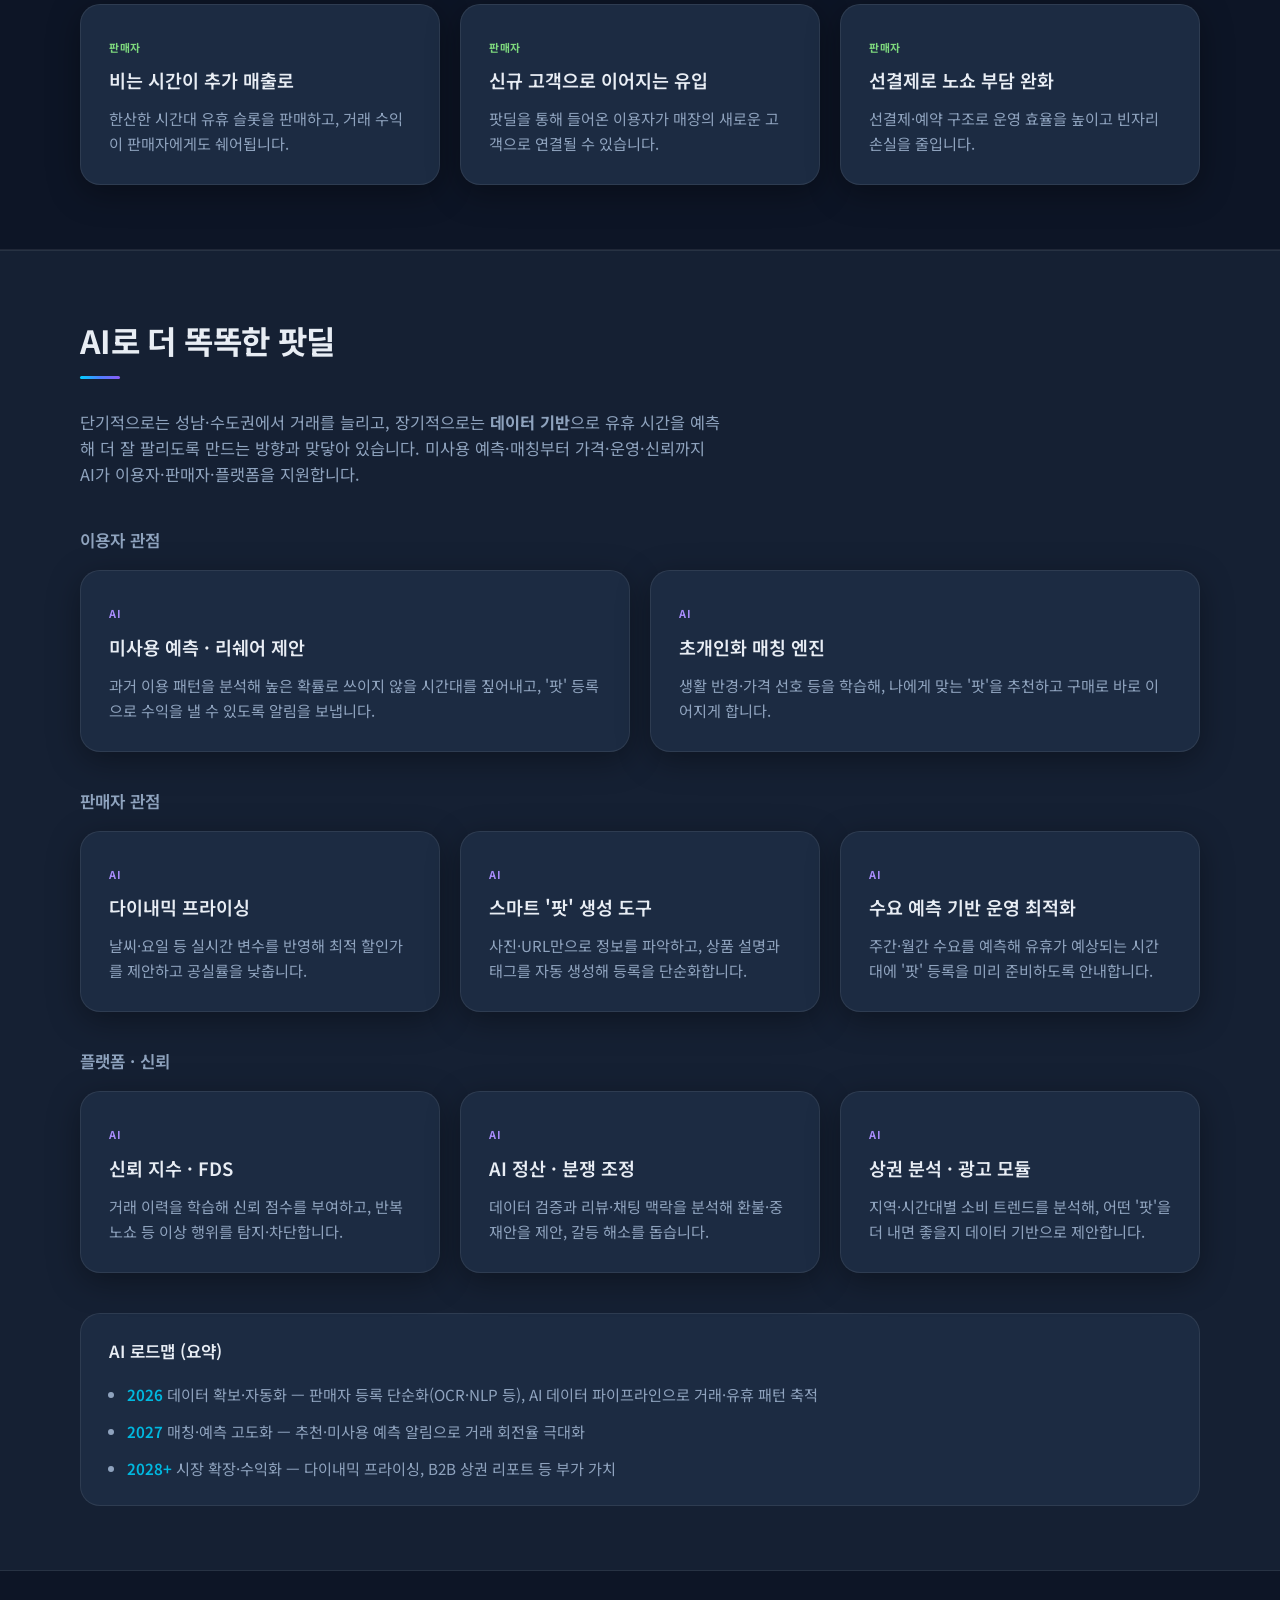
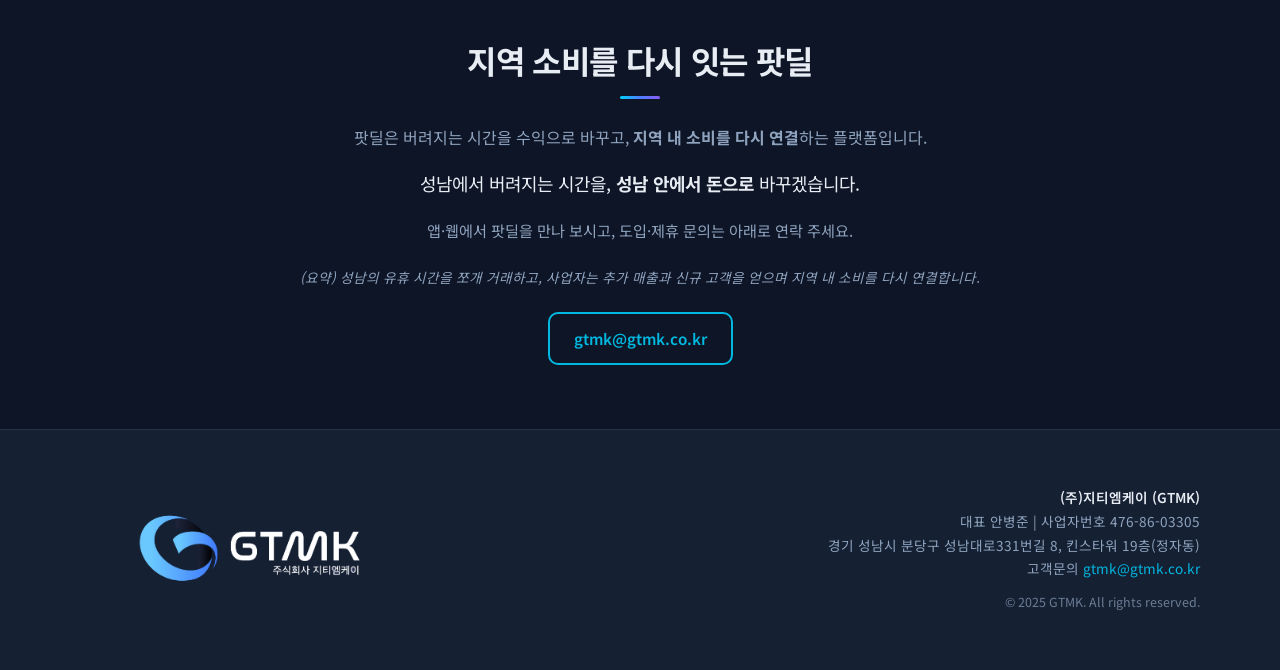
==== commit c08edfeb: "content: 사업 구조 카드 텍스트 수정 — 사업자·이용자·플랫폼 항목 업데이트 Co-Authored-By: Claude Sonnet 4.6 <noreply@anthropic." ====
--- a/index.html
+++ b/index.html
@@ -194,15 +194,17 @@
           <ul class="biz-pillars">
             <li data-animate="fade-up" data-delay="0">
               <span class="biz-pillar-label">사업자</span>
-              <span class="biz-pillar-text">유휴 시간 등록</span>
+              <span class="biz-pillar-text">한산한 시간 판매</span>
             </li>
             <li data-animate="fade-up" data-delay="100">
               <span class="biz-pillar-label">이용자</span>
+              <span class="biz-pillar-text">비용 회수</span>
               <span class="biz-pillar-text">할인 구매</span>
             </li>
             <li data-animate="fade-up" data-delay="200">
               <span class="biz-pillar-label">플랫폼</span>
               <span class="biz-pillar-text">거래 중개</span>
+              <span class="biz-pillar-text">신뢰 보증</span>
             </li>
           </ul>
           <p class="section-intro section-intro--tight" data-animate="fade-up" data-delay="80">
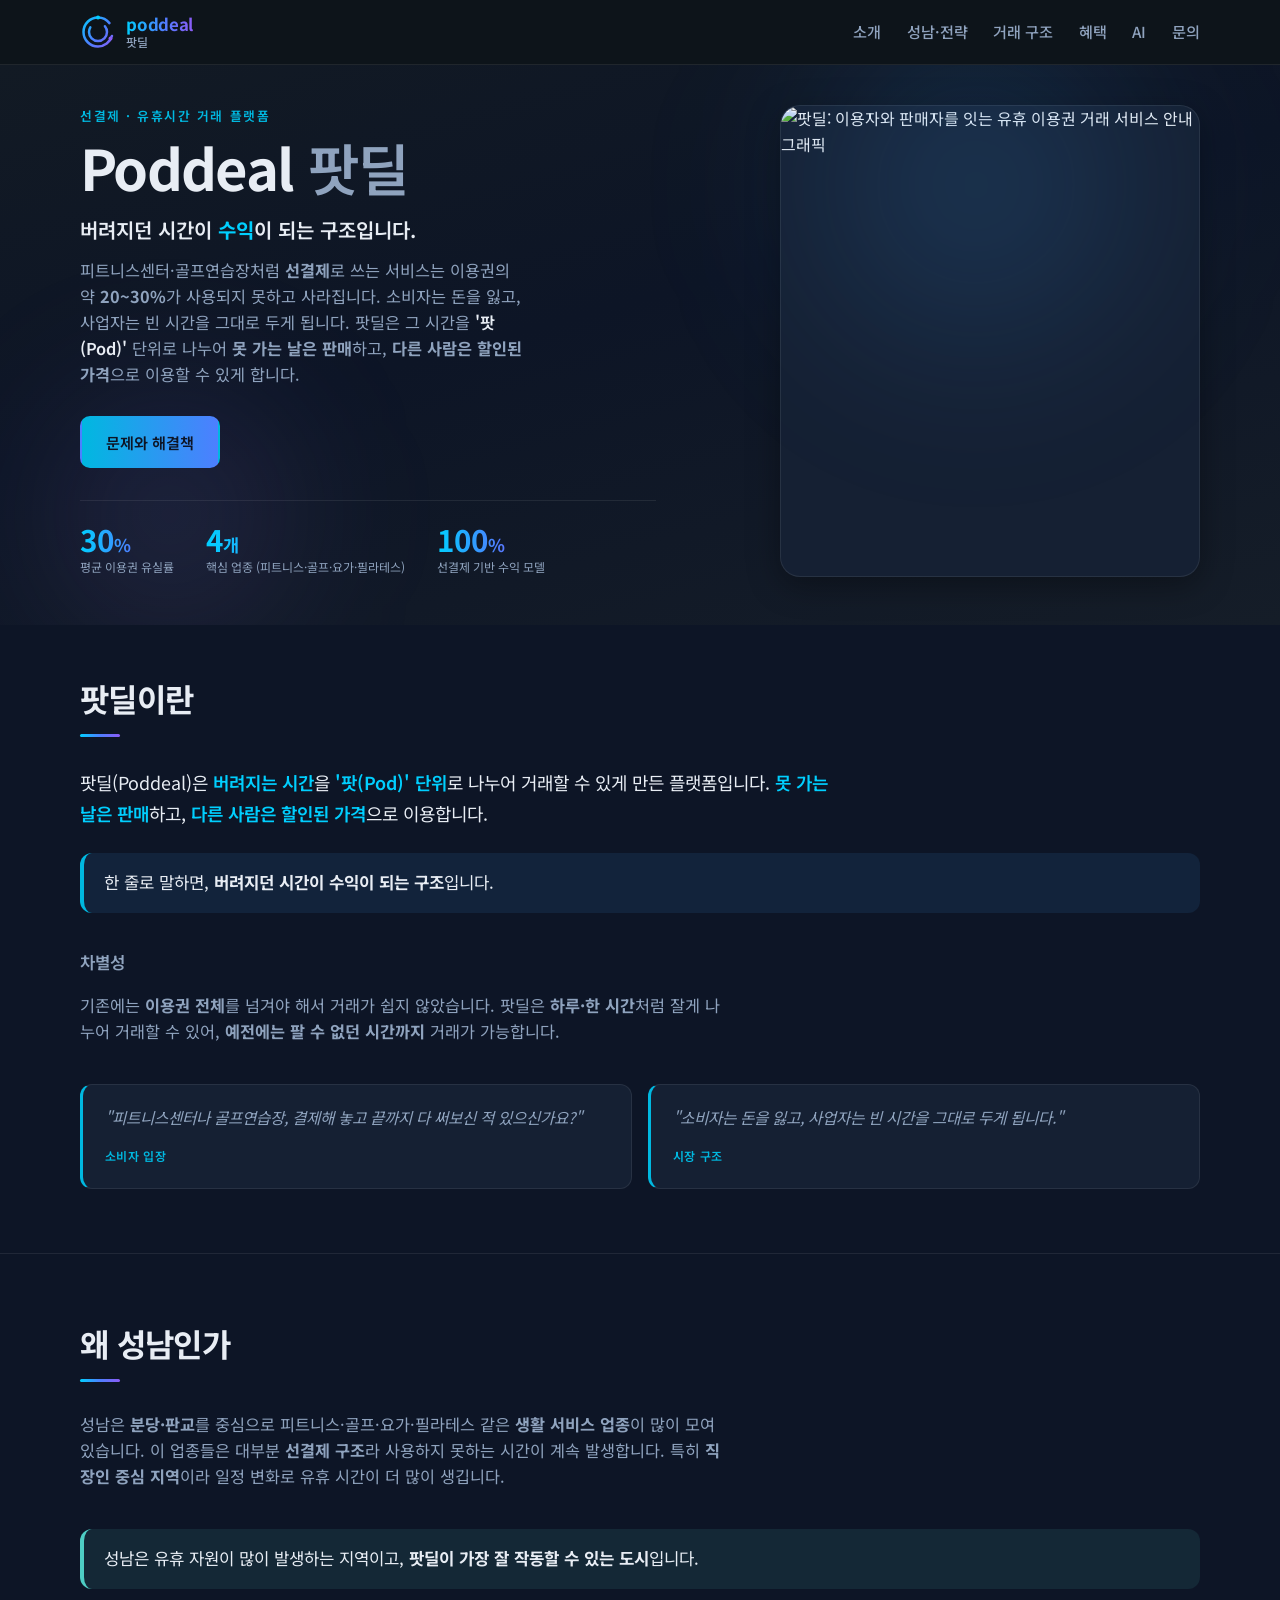
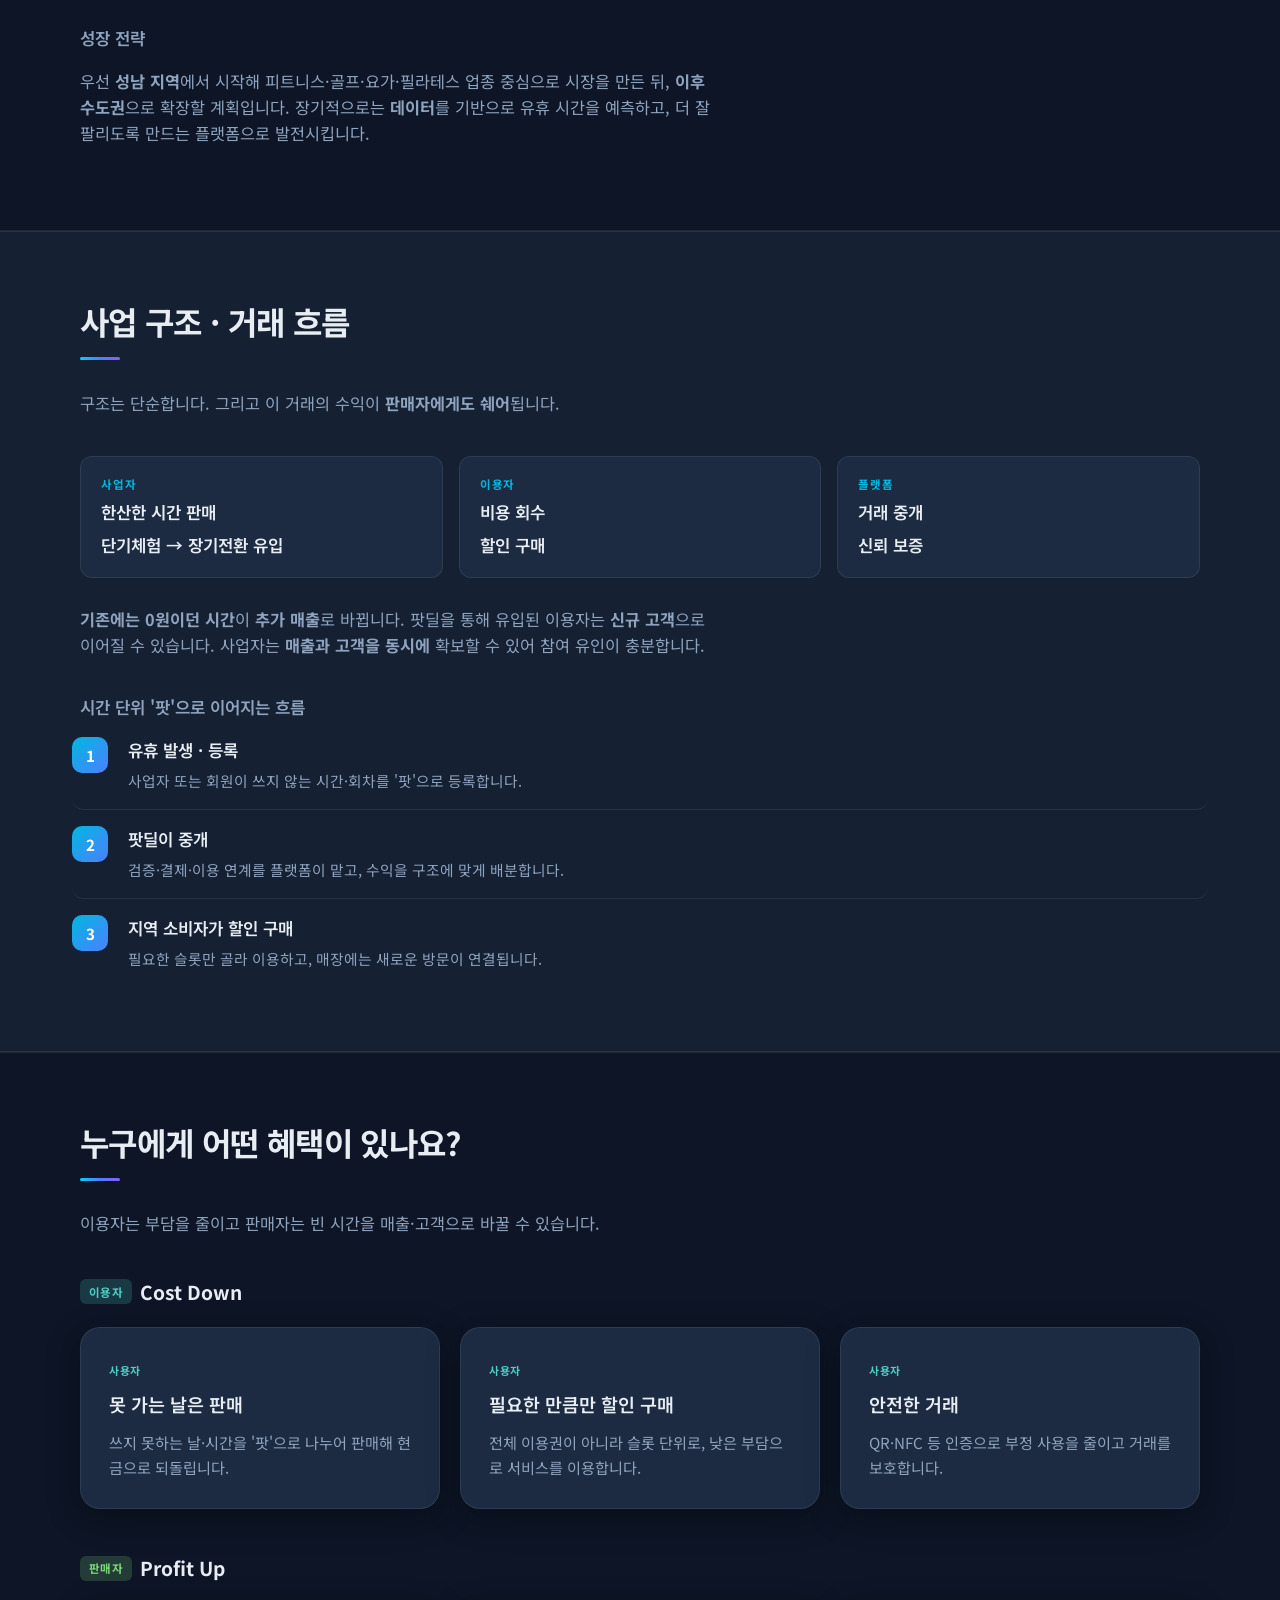
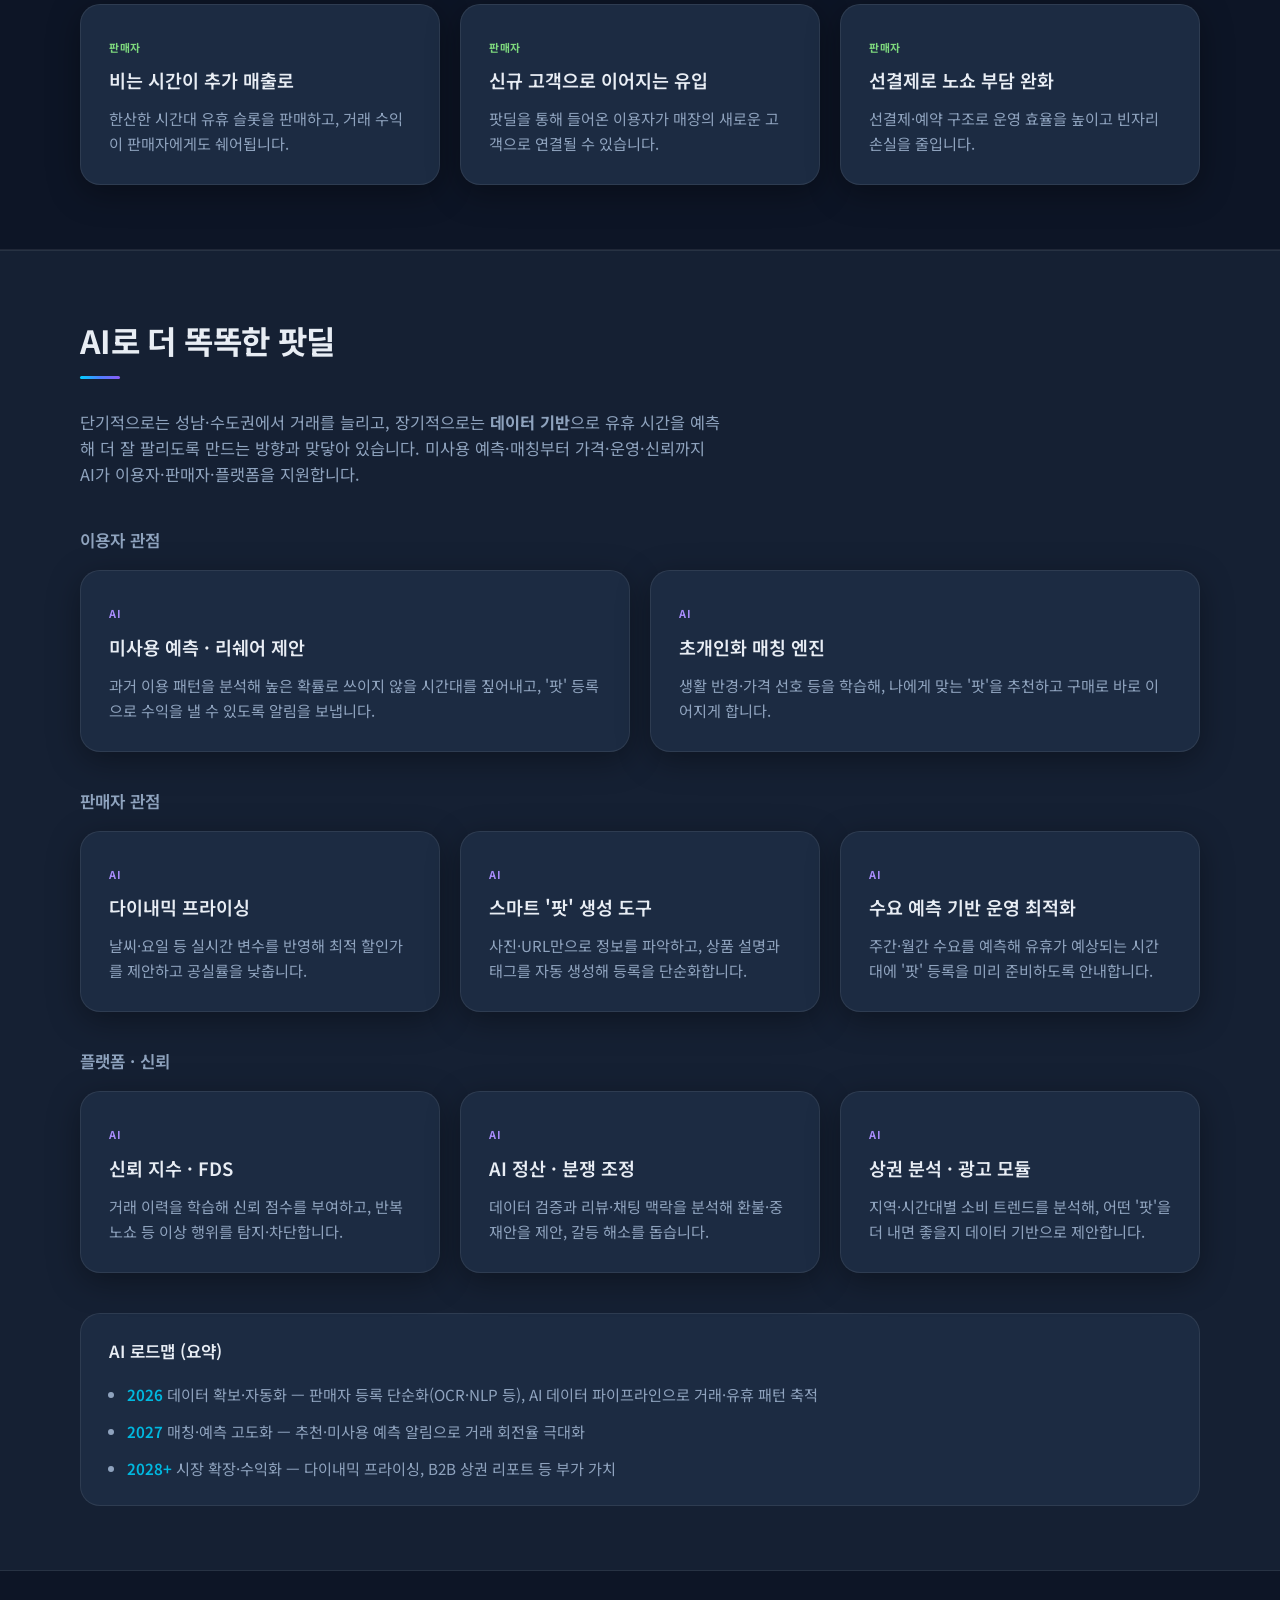
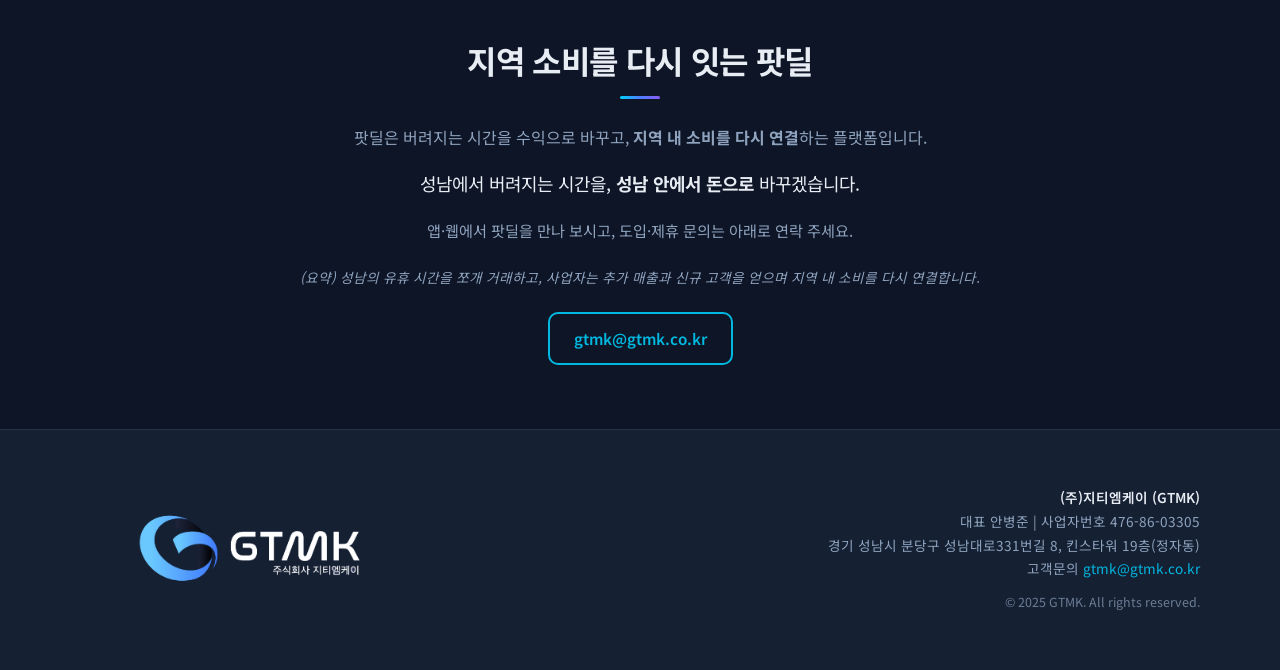
==== commit 55853c38: "content: 사업자 카드에 '단기체험 → 장기전환 유입' 추가 Co-Authored-By: Claude Sonnet 4.6 <noreply@anthropic.com>" ====
--- a/index.html
+++ b/index.html
@@ -195,6 +195,7 @@
             <li data-animate="fade-up" data-delay="0">
               <span class="biz-pillar-label">사업자</span>
               <span class="biz-pillar-text">한산한 시간 판매</span>
+              <span class="biz-pillar-text">단기체험 → 장기전환 유입</span>
             </li>
             <li data-animate="fade-up" data-delay="100">
               <span class="biz-pillar-label">이용자</span>
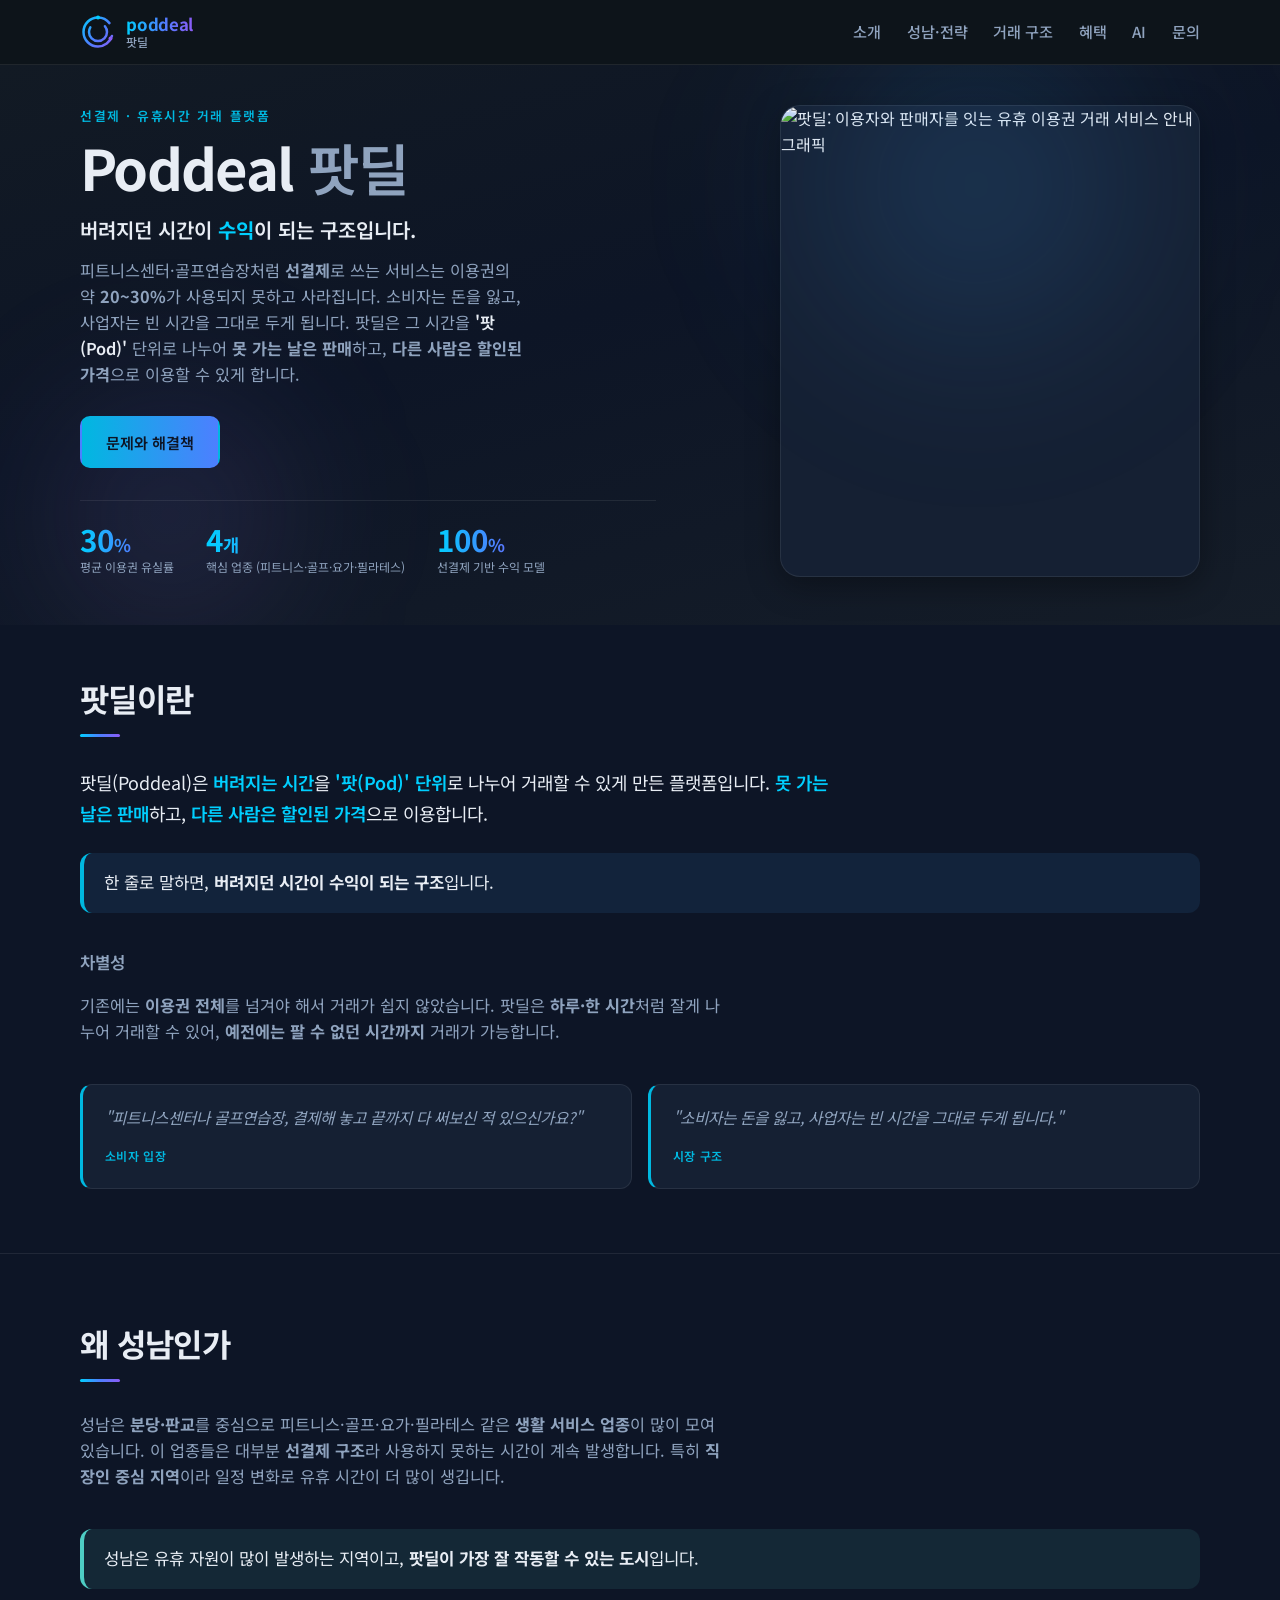
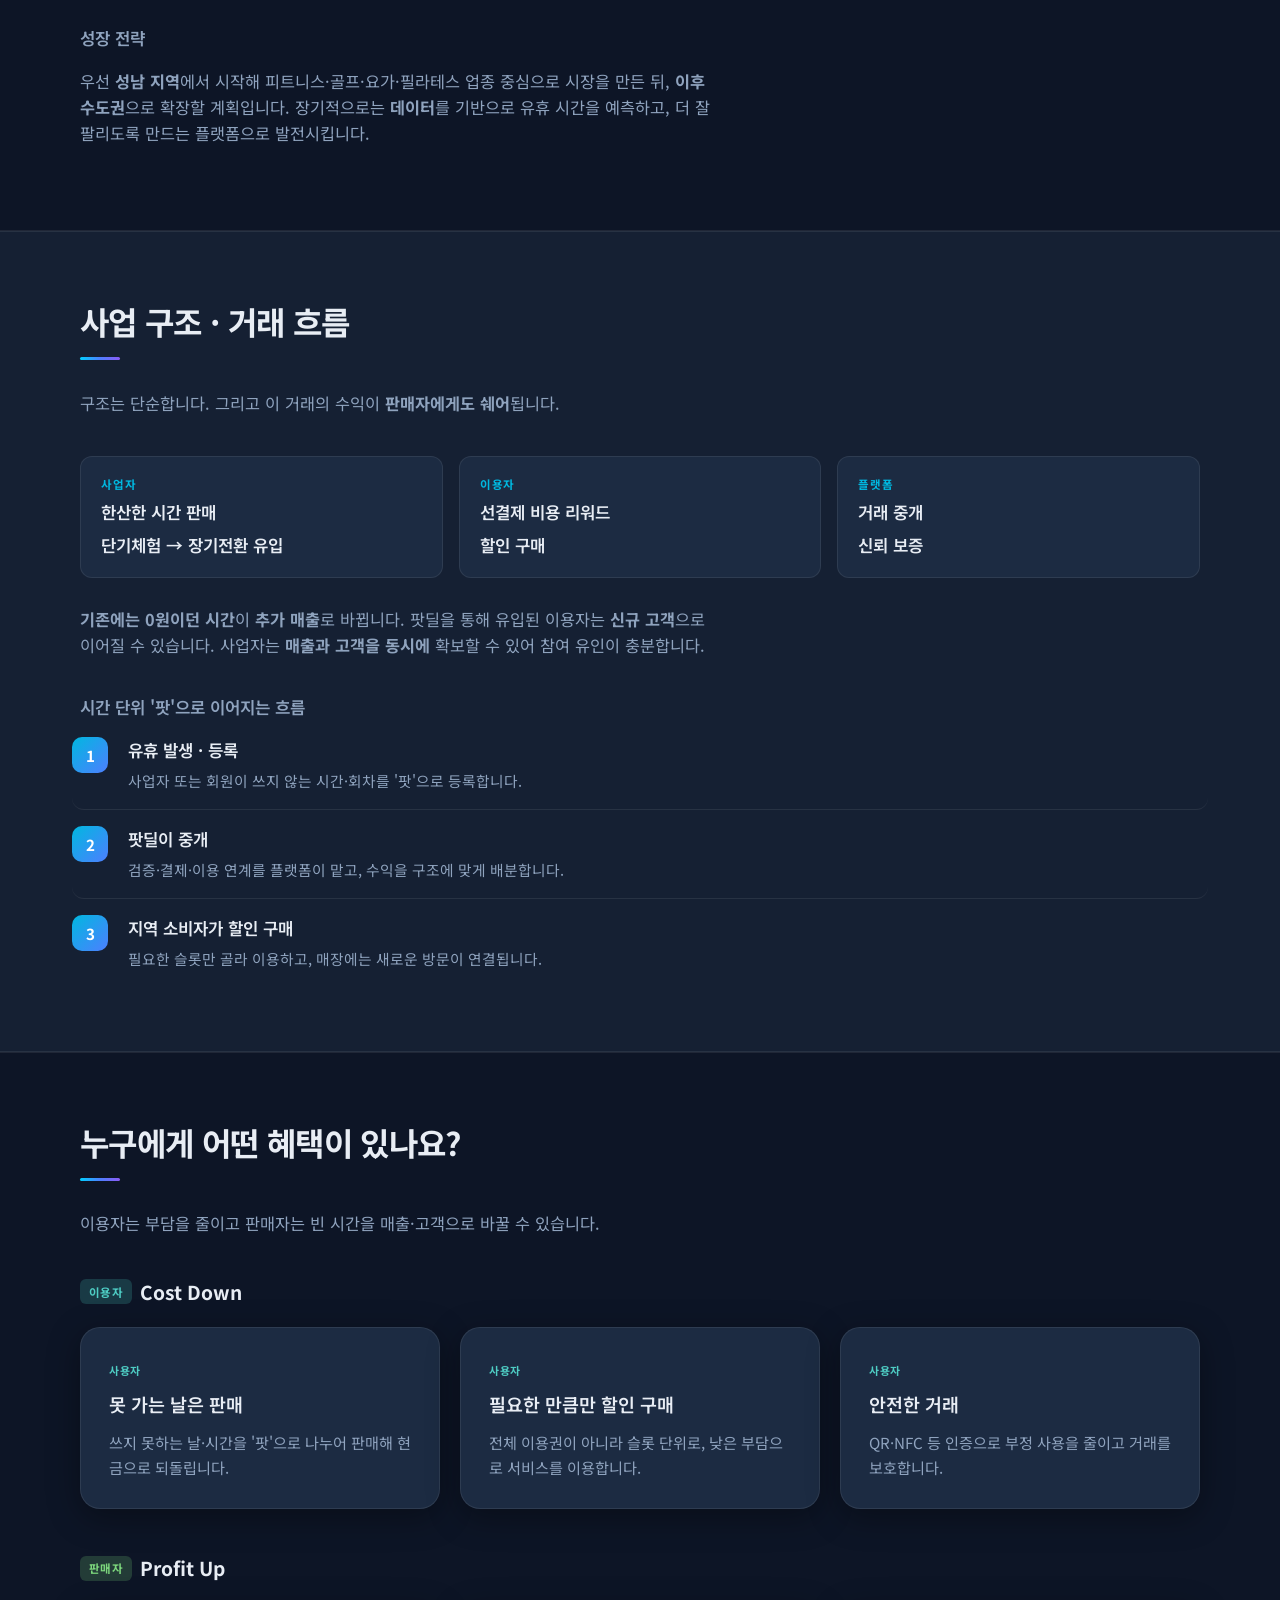
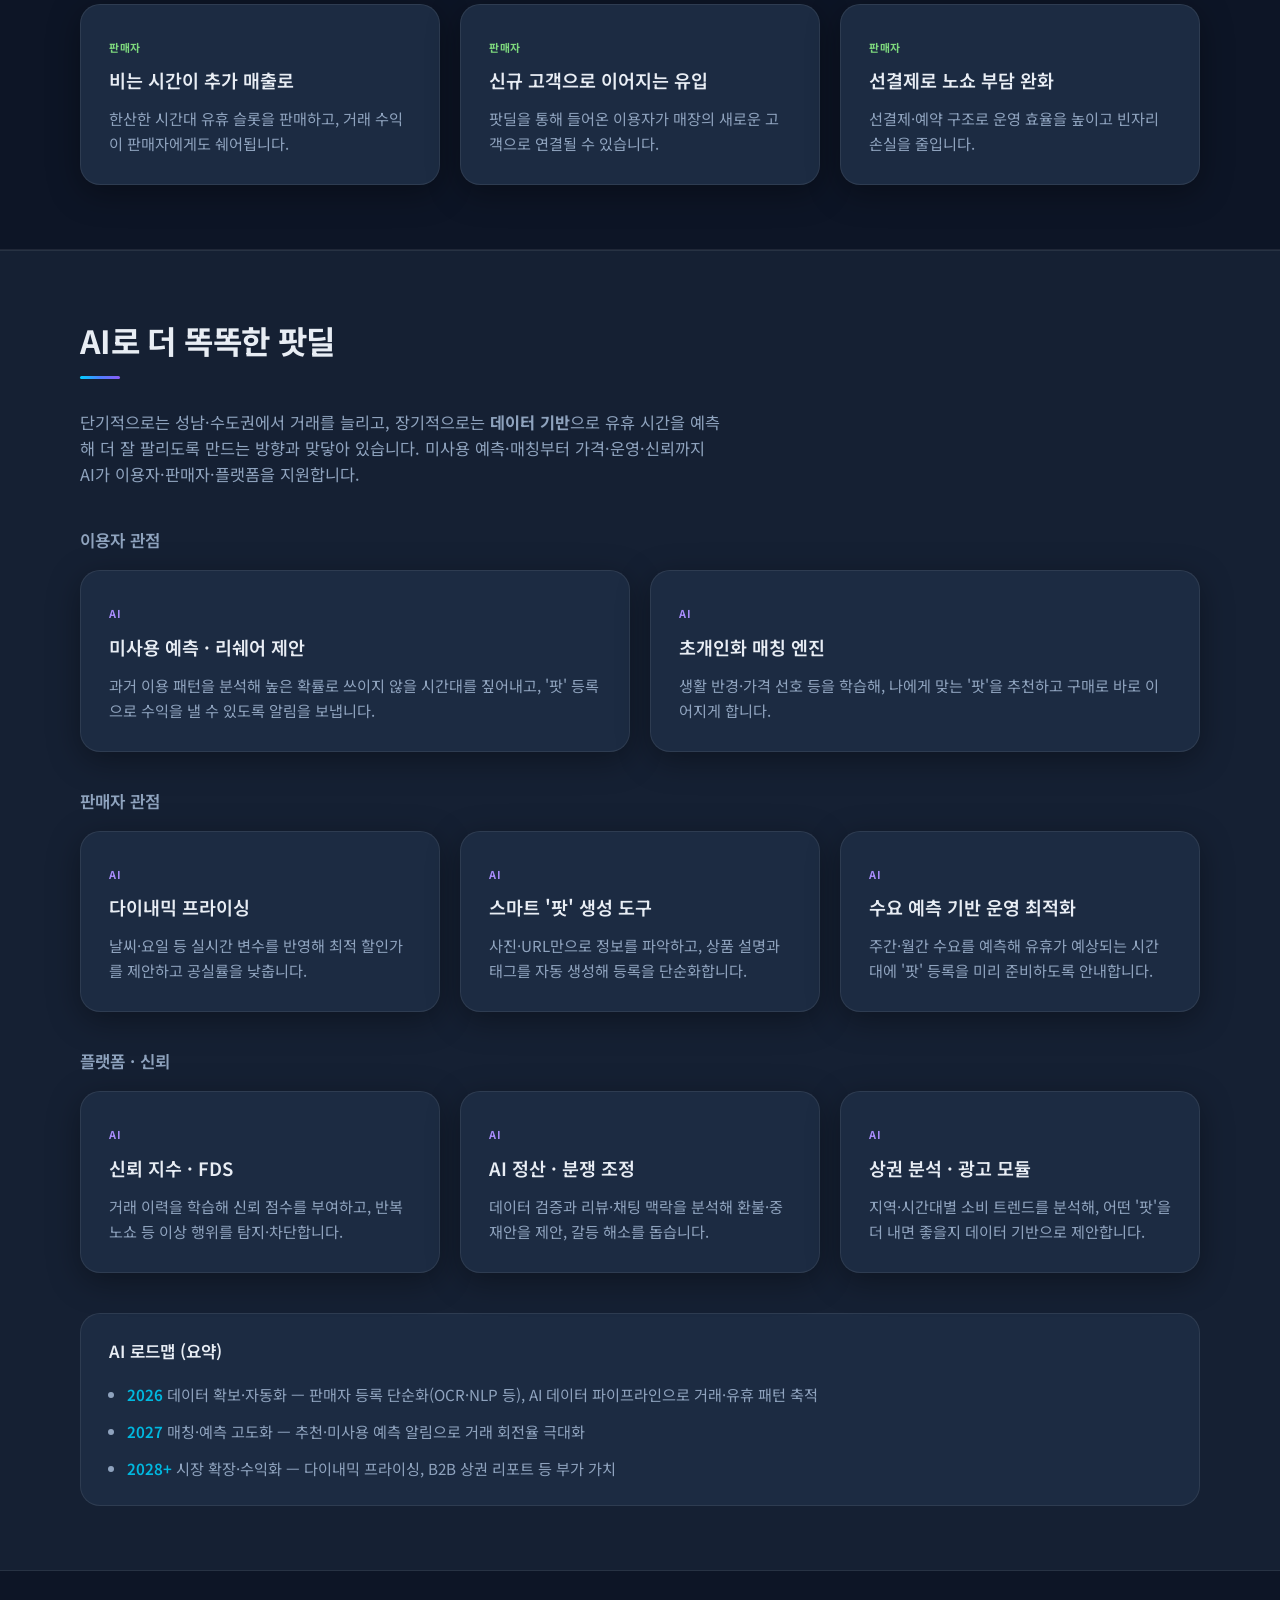
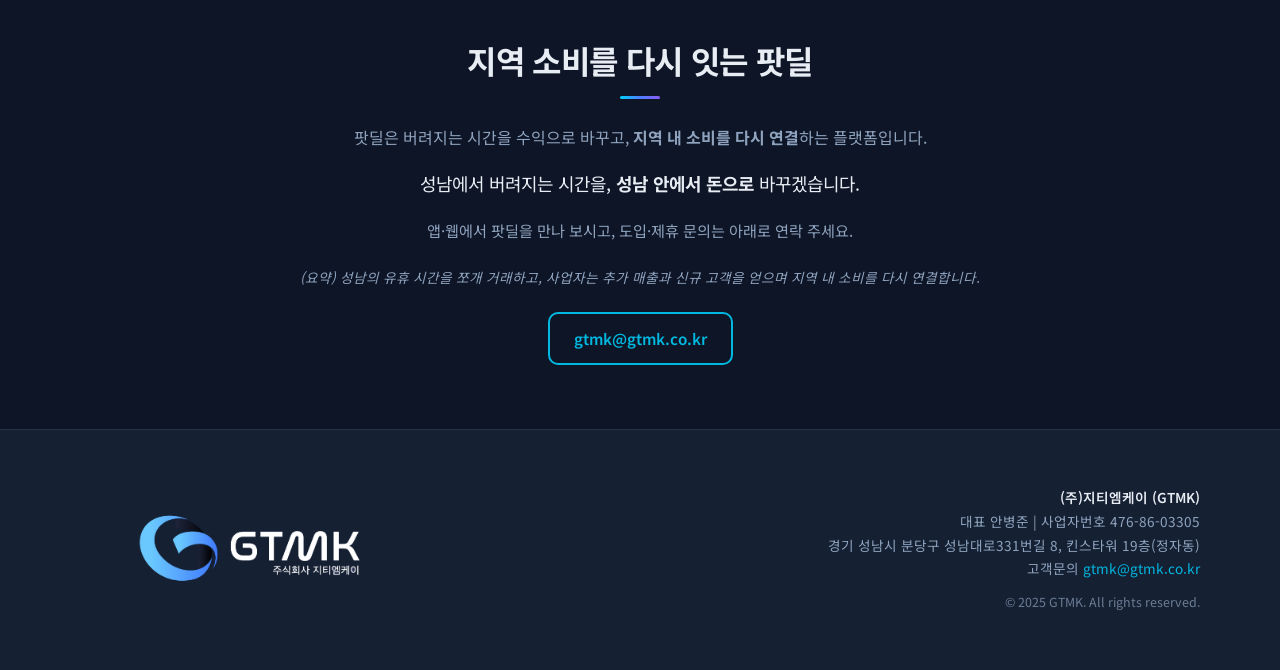
==== commit 7ae0d01e: "content: 이용자 카드 '비용 회수' → '선결제 비용 리워드' 변경 Co-Authored-By: Claude Sonnet 4.6 <noreply@anthropic.com>" ====
--- a/index.html
+++ b/index.html
@@ -199,7 +199,7 @@
             </li>
             <li data-animate="fade-up" data-delay="100">
               <span class="biz-pillar-label">이용자</span>
-              <span class="biz-pillar-text">비용 회수</span>
+              <span class="biz-pillar-text">선결제 비용 리워드</span>
               <span class="biz-pillar-text">할인 구매</span>
             </li>
             <li data-animate="fade-up" data-delay="200">
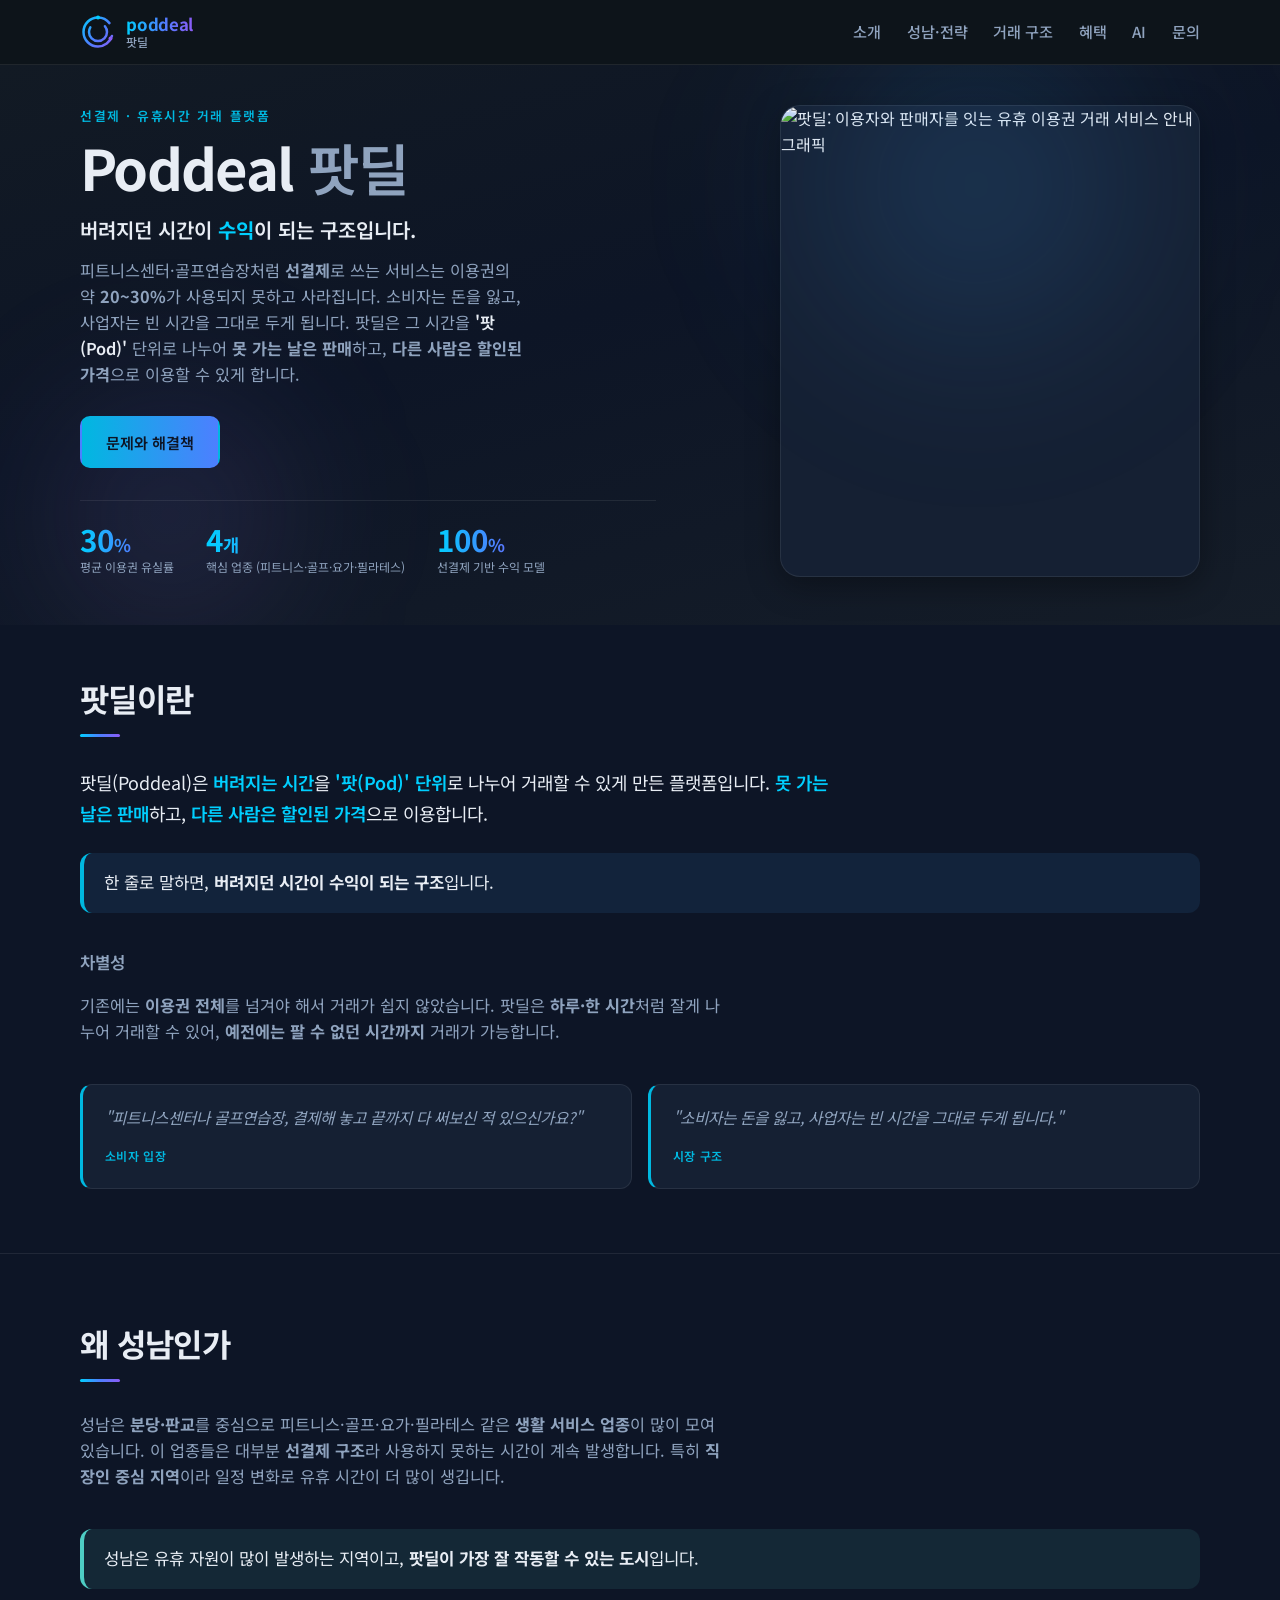
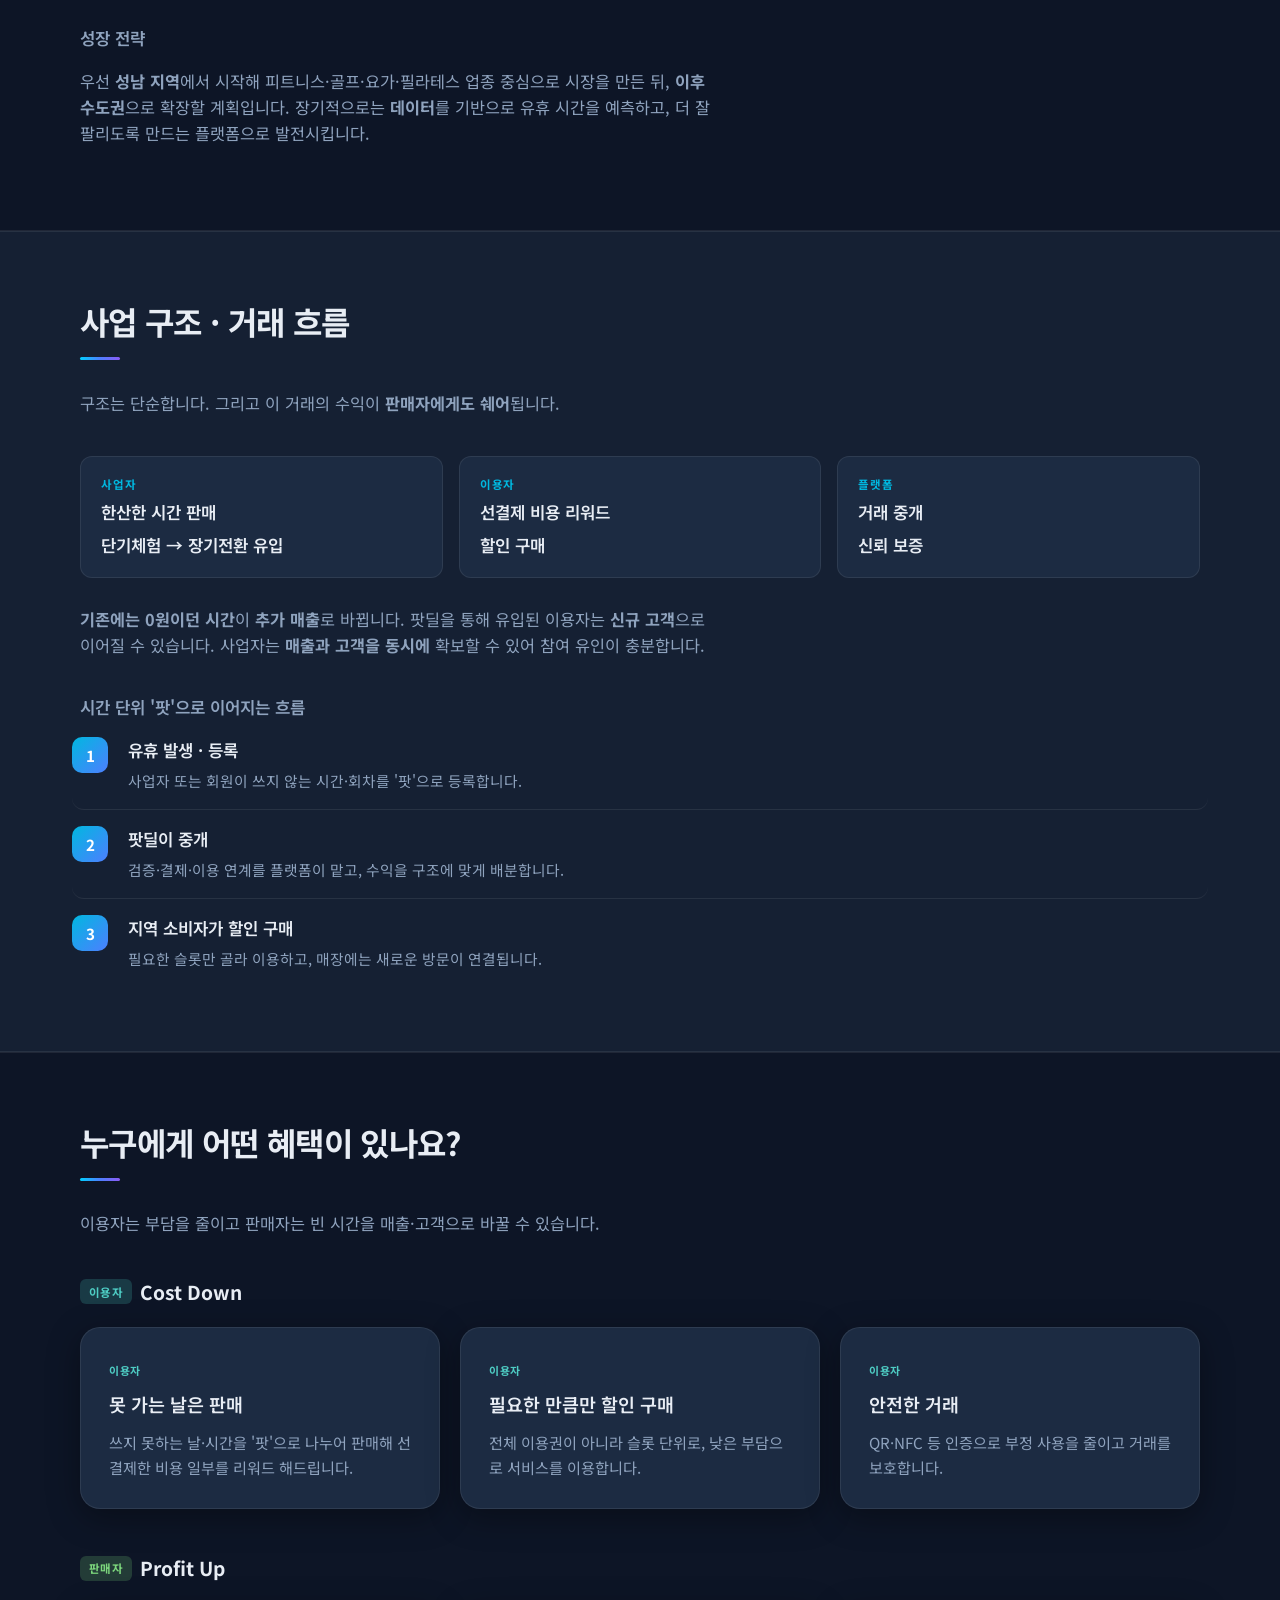
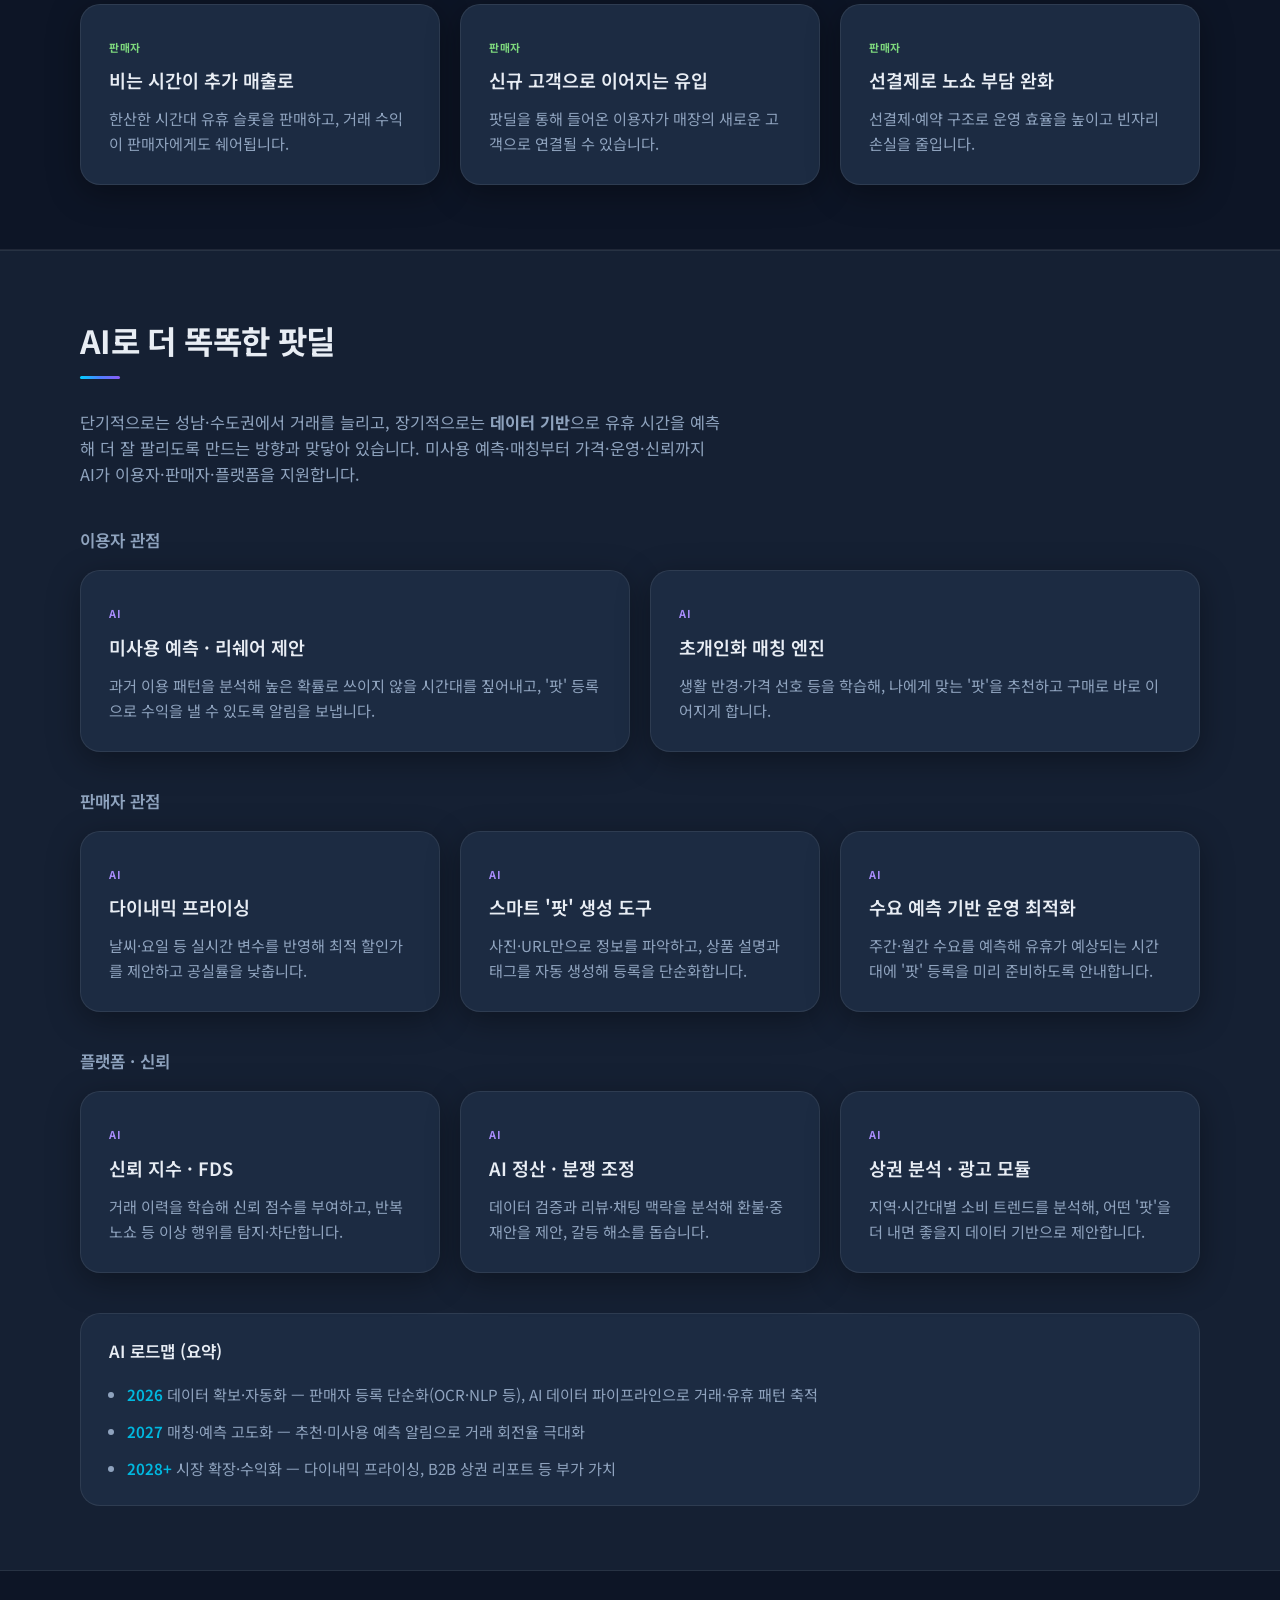
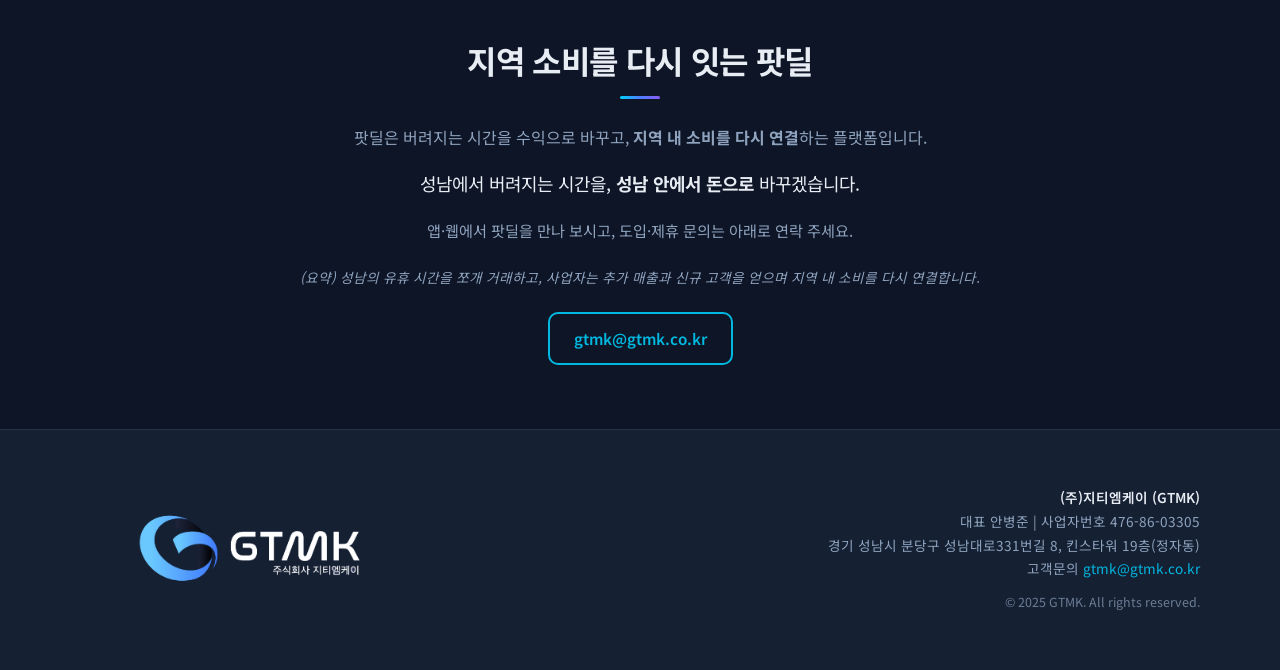
==== commit ea658fd5: "content: 혜택 섹션 이용자/사용자 워딩 통일, 카드 문구 수정 Co-Authored-By: Claude Sonnet 4.6 <noreply@anthropic.com>" ====
--- a/index.html
+++ b/index.html
@@ -264,15 +264,14 @@
             </h3>
             <ul class="feature-grid">
               <li class="feature-card feature-card--user" data-animate="fade-up" data-delay="0">
-                <span class="feature-badge">사용자</span>
+                <span class="feature-badge">이용자</span>
                 <h4 class="feature-title">못 가는 날은 판매</h4>
                 <p class="feature-desc">
-                  쓰지 못하는 날·시간을 '팟'으로 나누어 판매해 현금으로
-                  되돌립니다.
+                  쓰지 못하는 날·시간을 '팟'으로 나누어 판매해 선결제한 비용 일부를 리워드 해드립니다.
                 </p>
               </li>
               <li class="feature-card feature-card--user" data-animate="fade-up" data-delay="100">
-                <span class="feature-badge">사용자</span>
+                <span class="feature-badge">이용자</span>
                 <h4 class="feature-title">필요한 만큼만 할인 구매</h4>
                 <p class="feature-desc">
                   전체 이용권이 아니라 슬롯 단위로, 낮은 부담으로 서비스를
@@ -280,7 +279,7 @@
                 </p>
               </li>
               <li class="feature-card feature-card--user" data-animate="fade-up" data-delay="200">
-                <span class="feature-badge">사용자</span>
+                <span class="feature-badge">이용자</span>
                 <h4 class="feature-title">안전한 거래</h4>
                 <p class="feature-desc">
                   QR·NFC 등 인증으로 부정 사용을 줄이고 거래를 보호합니다.
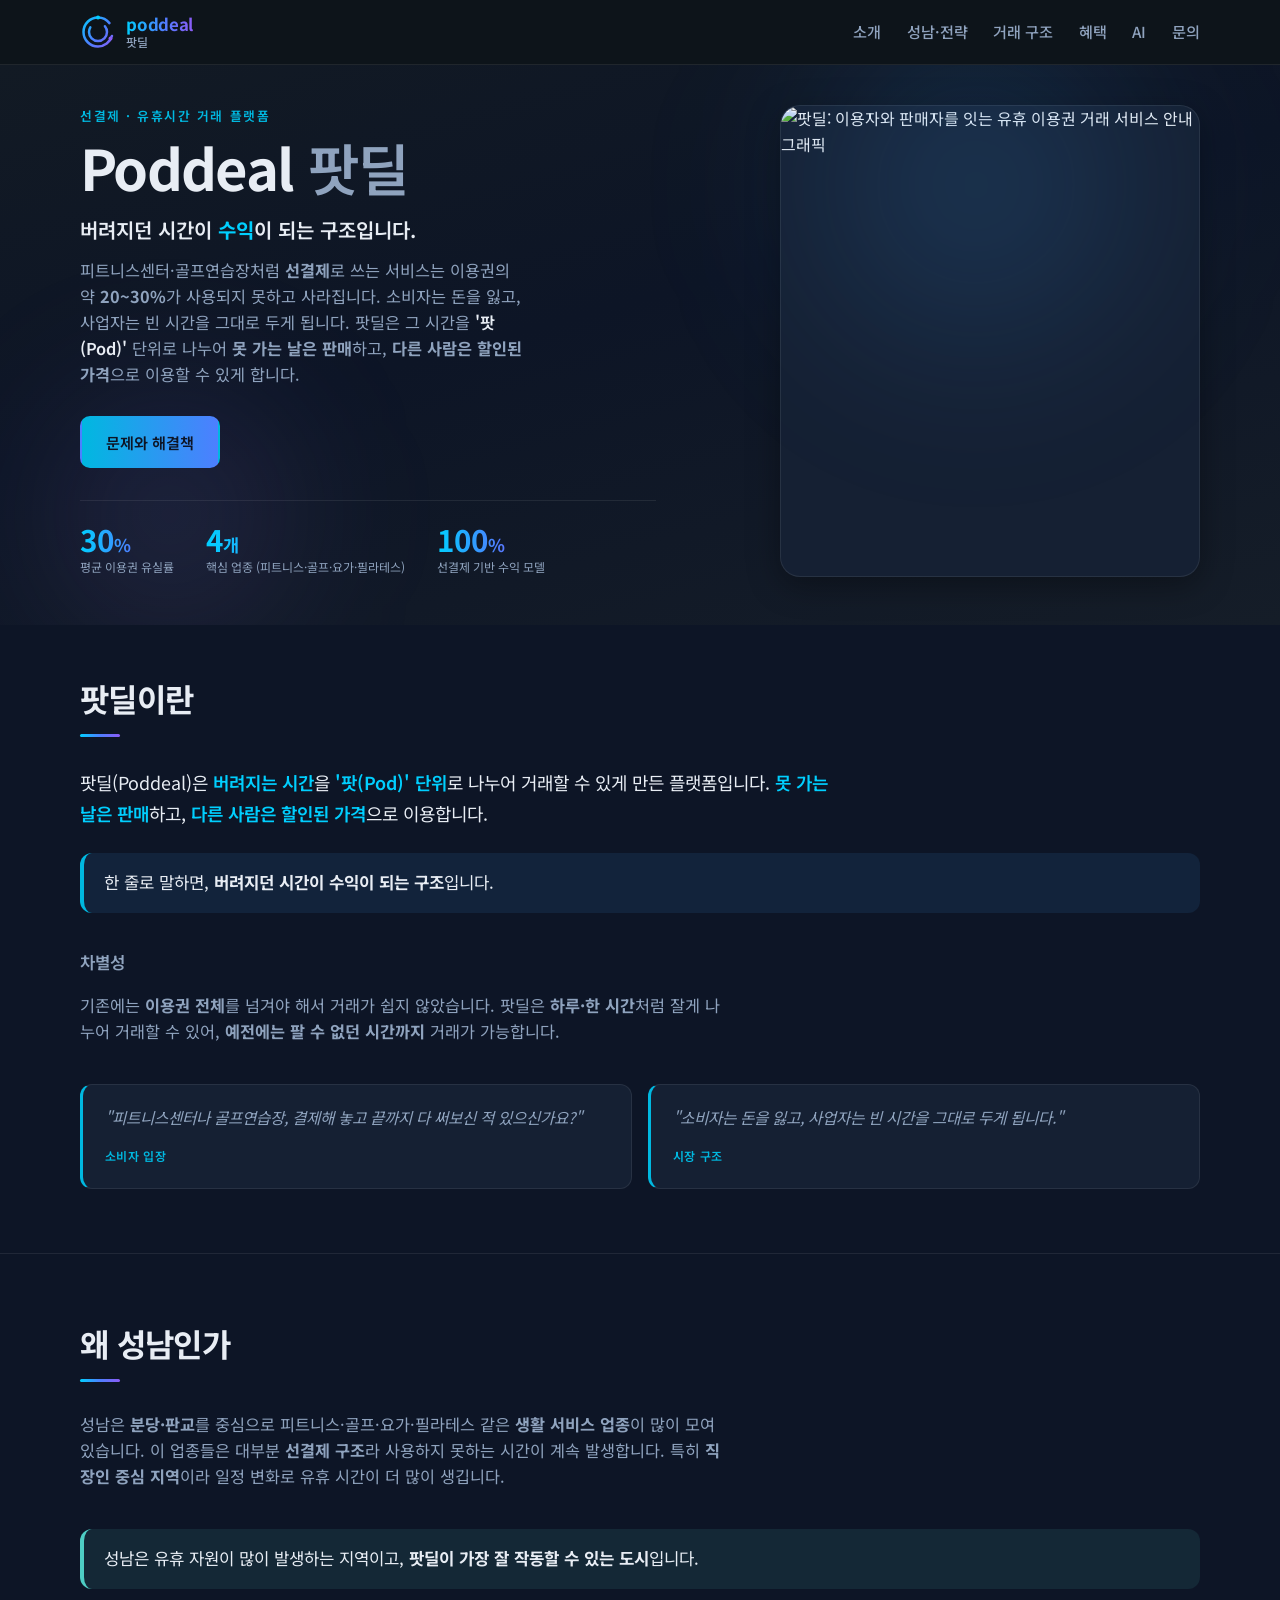
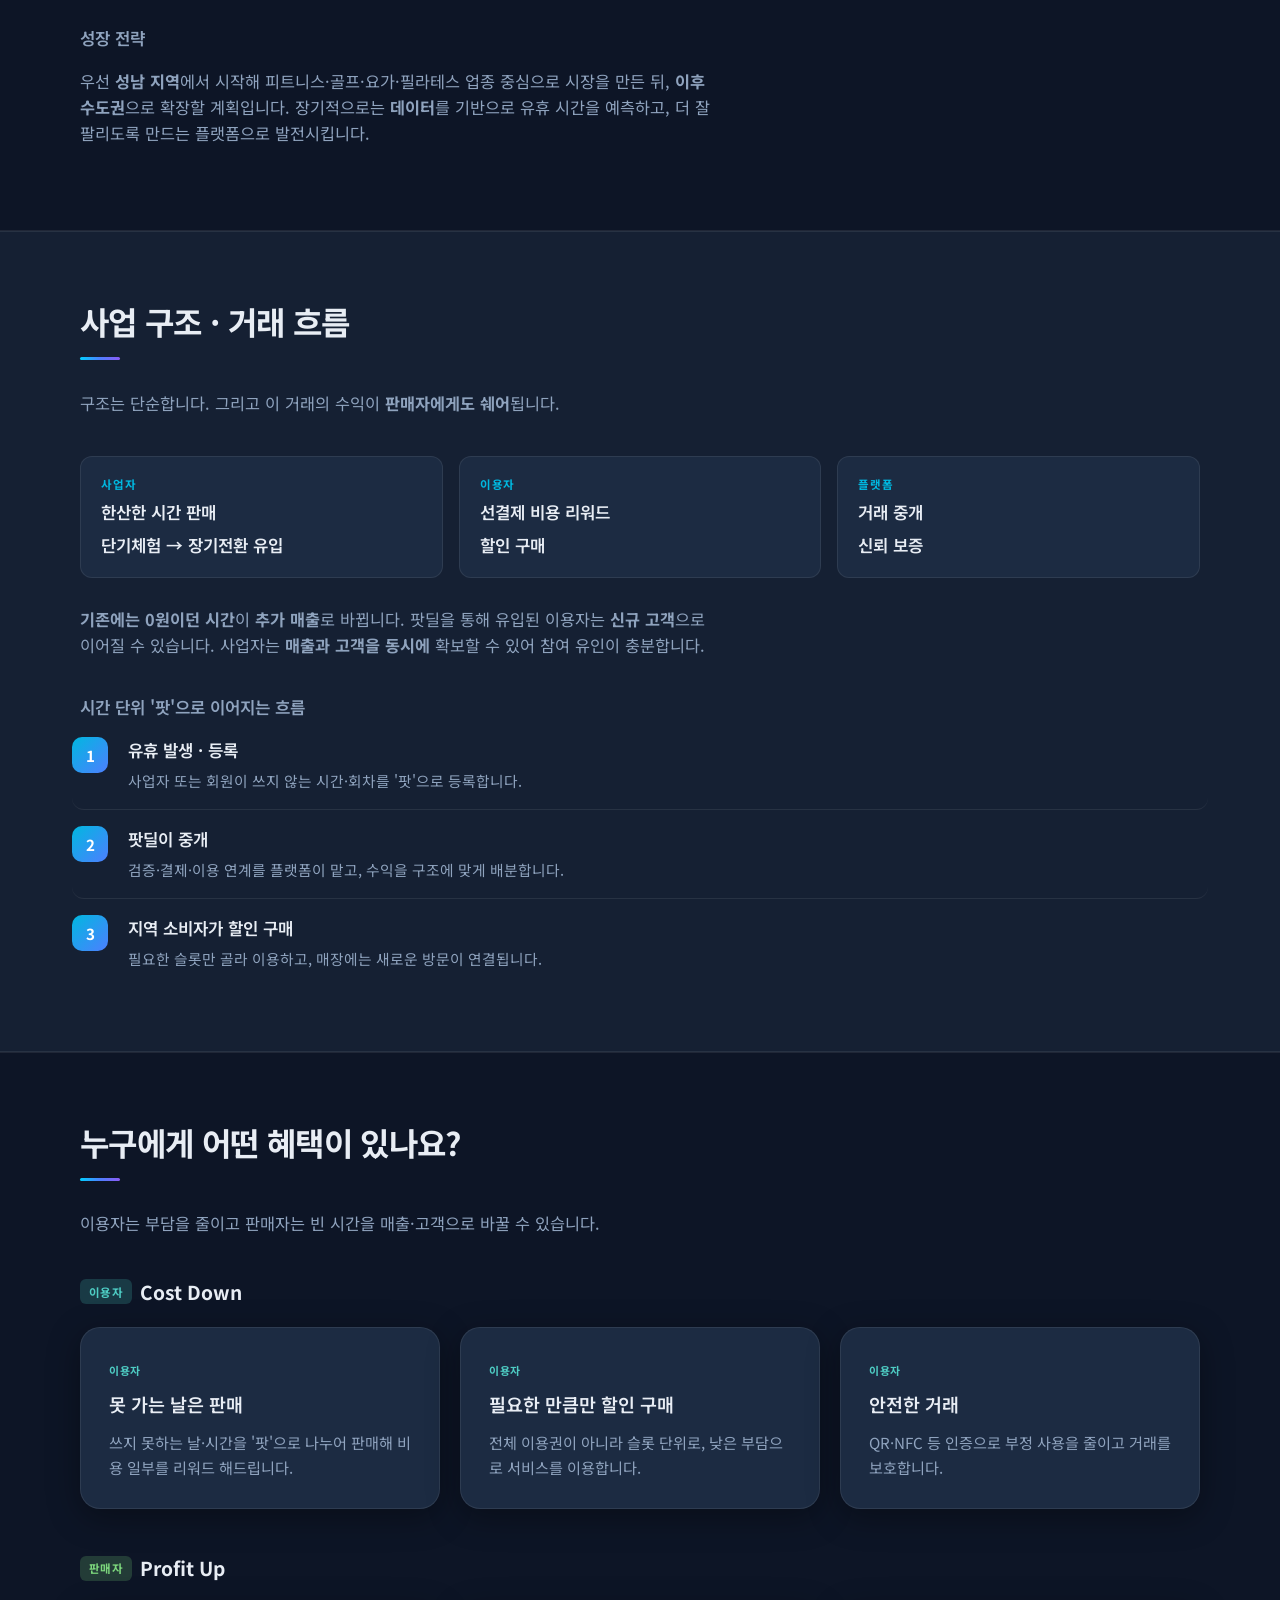
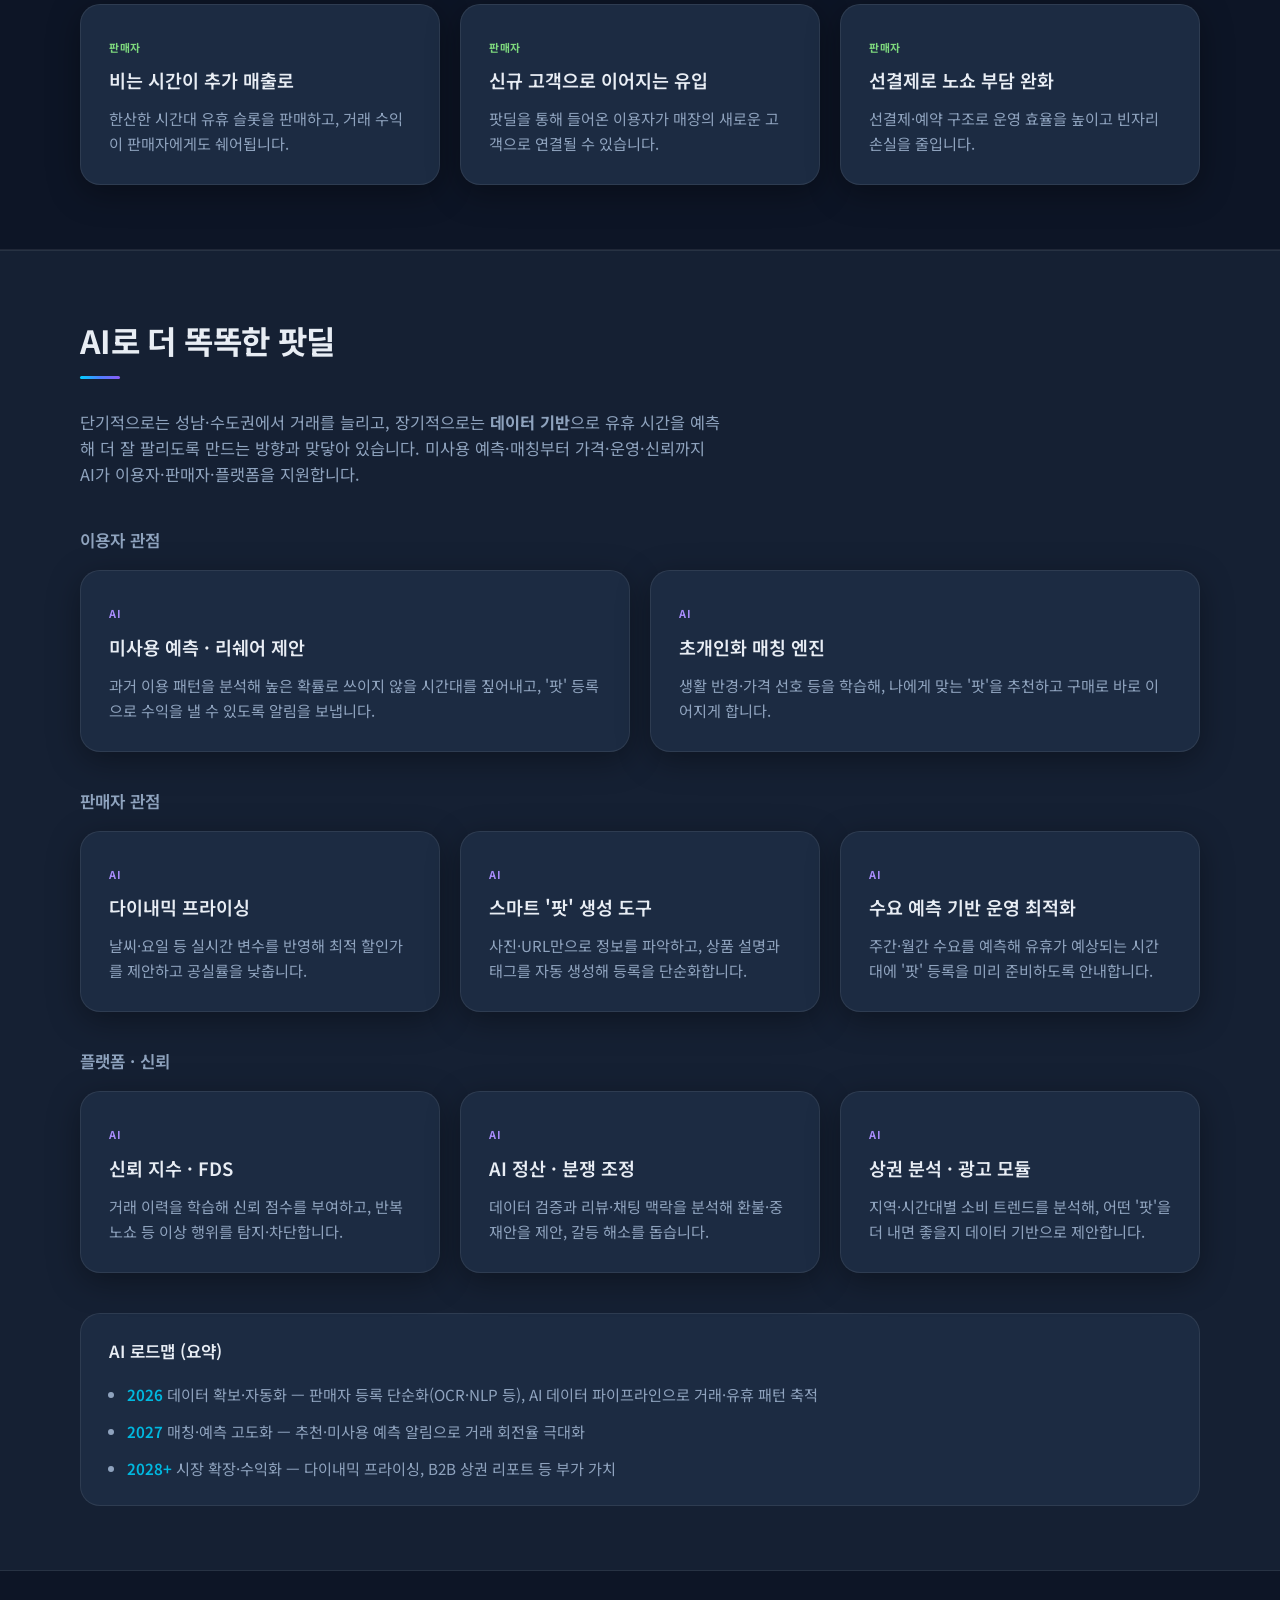
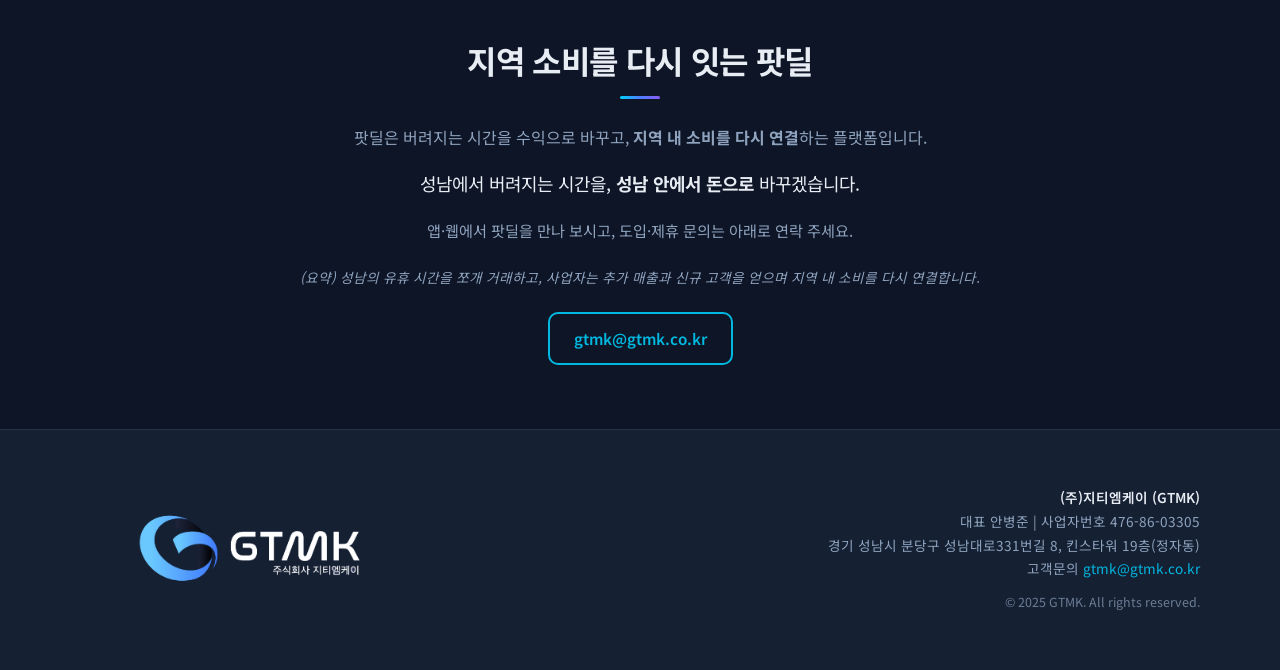
==== commit e1eb5eef: "content: '선결제한' 텍스트 삭제 Co-Authored-By: Claude Sonnet 4.6 <noreply@anthropic.com>" ====
--- a/index.html
+++ b/index.html
@@ -267,7 +267,7 @@
                 <span class="feature-badge">이용자</span>
                 <h4 class="feature-title">못 가는 날은 판매</h4>
                 <p class="feature-desc">
-                  쓰지 못하는 날·시간을 '팟'으로 나누어 판매해 선결제한 비용 일부를 리워드 해드립니다.
+                  쓰지 못하는 날·시간을 '팟'으로 나누어 판매해 비용 일부를 리워드 해드립니다.
                 </p>
               </li>
               <li class="feature-card feature-card--user" data-animate="fade-up" data-delay="100">
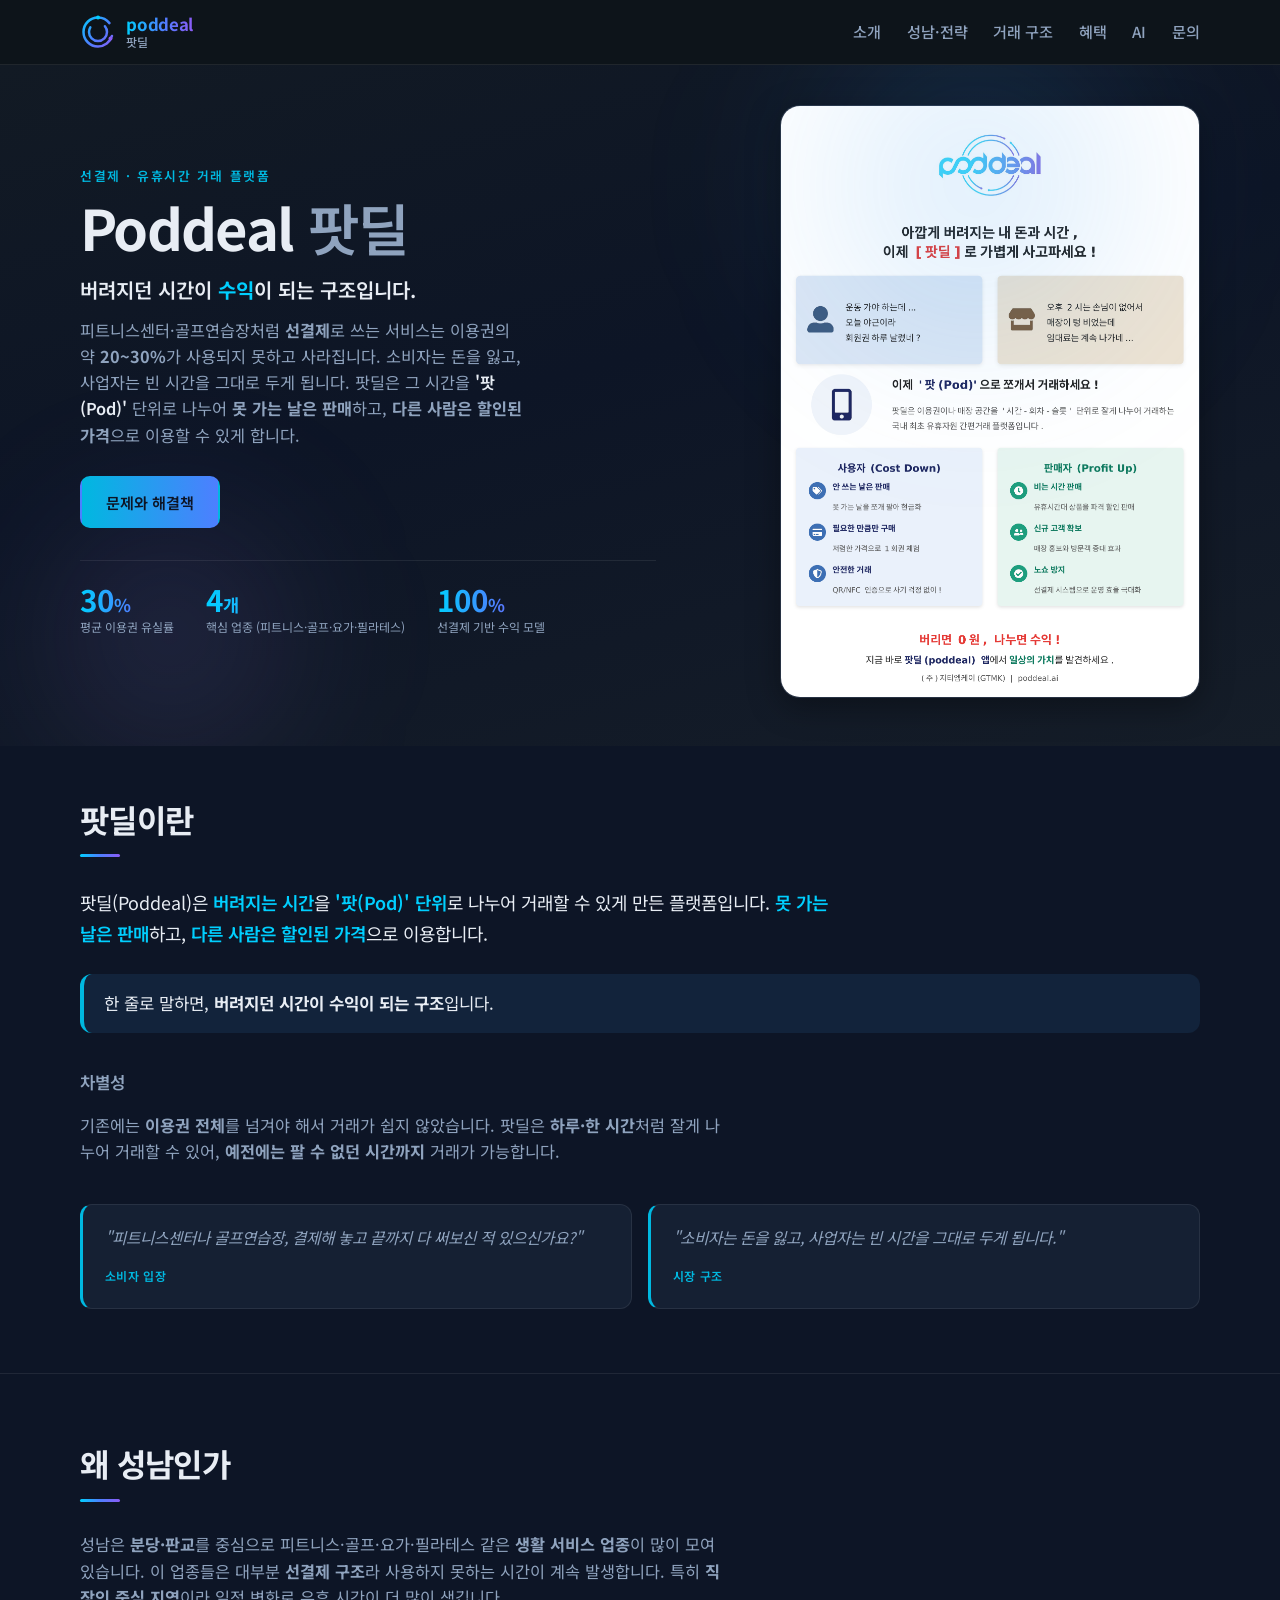
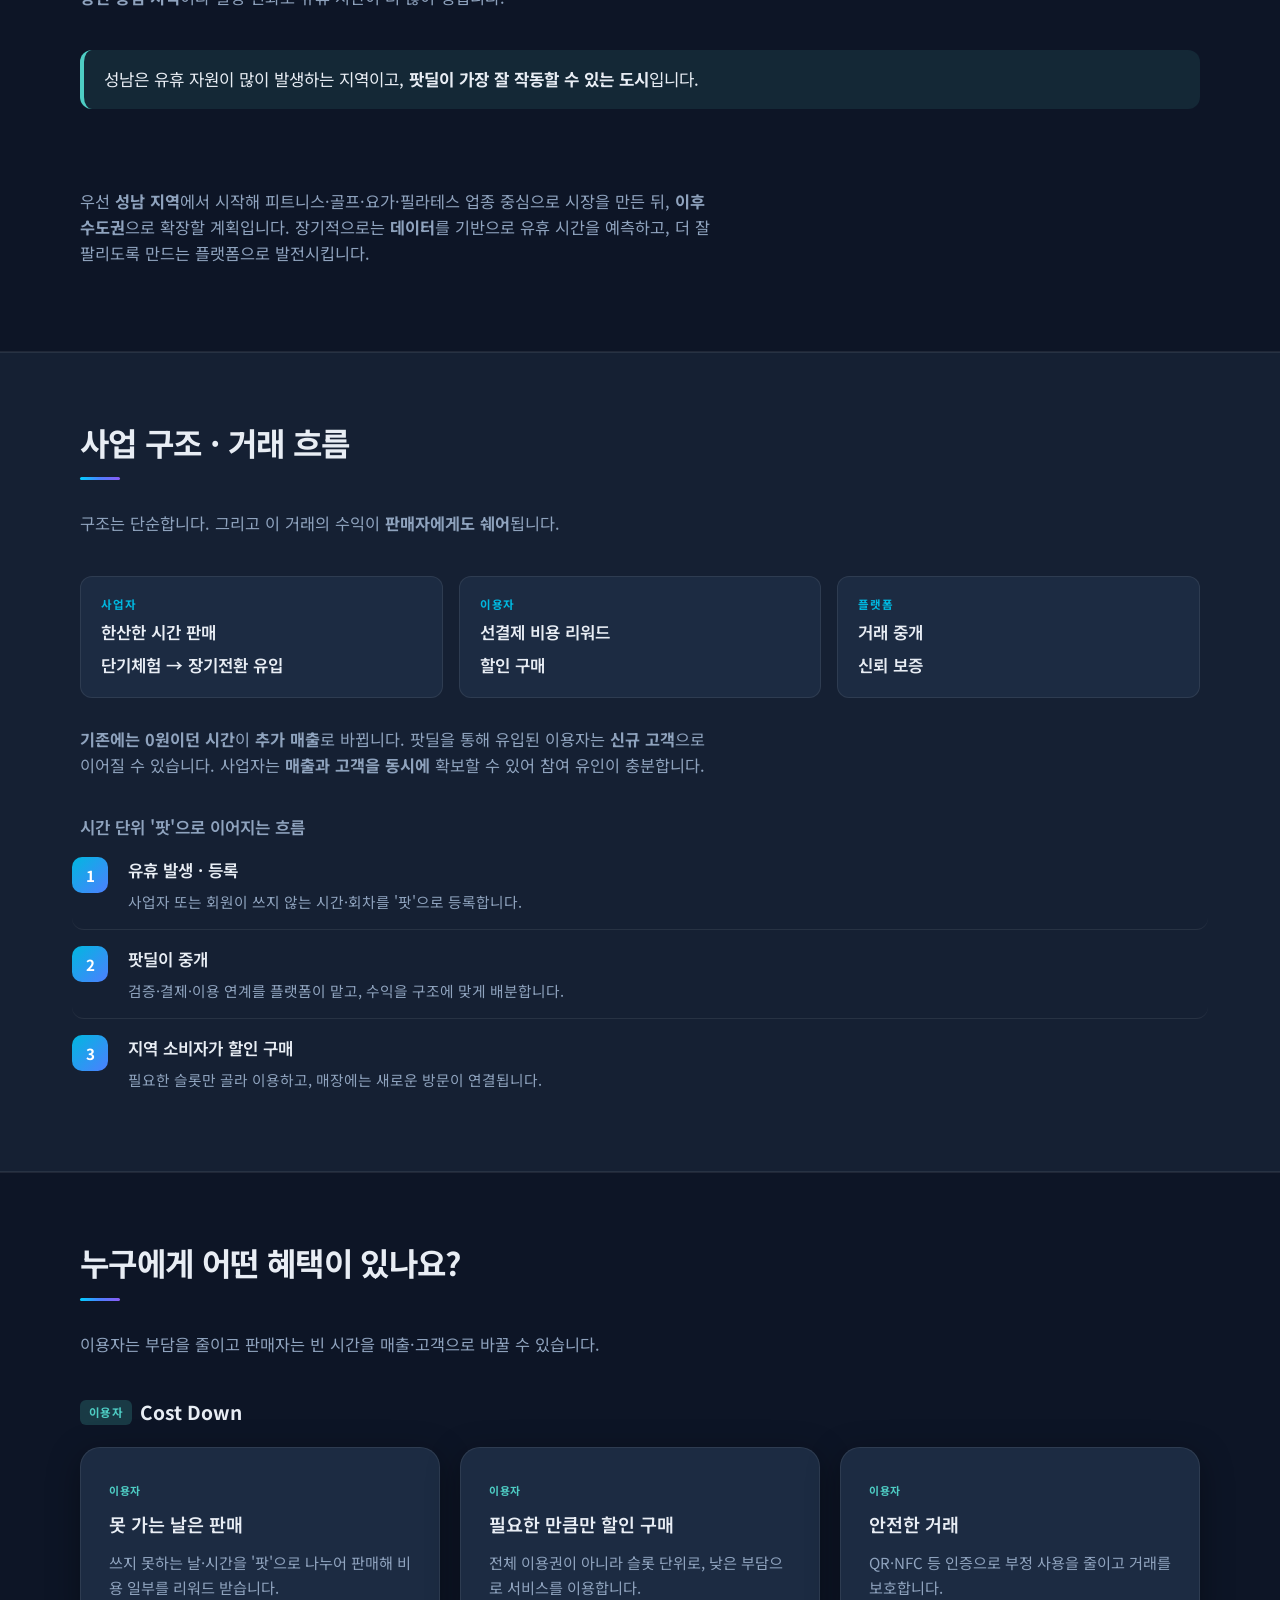
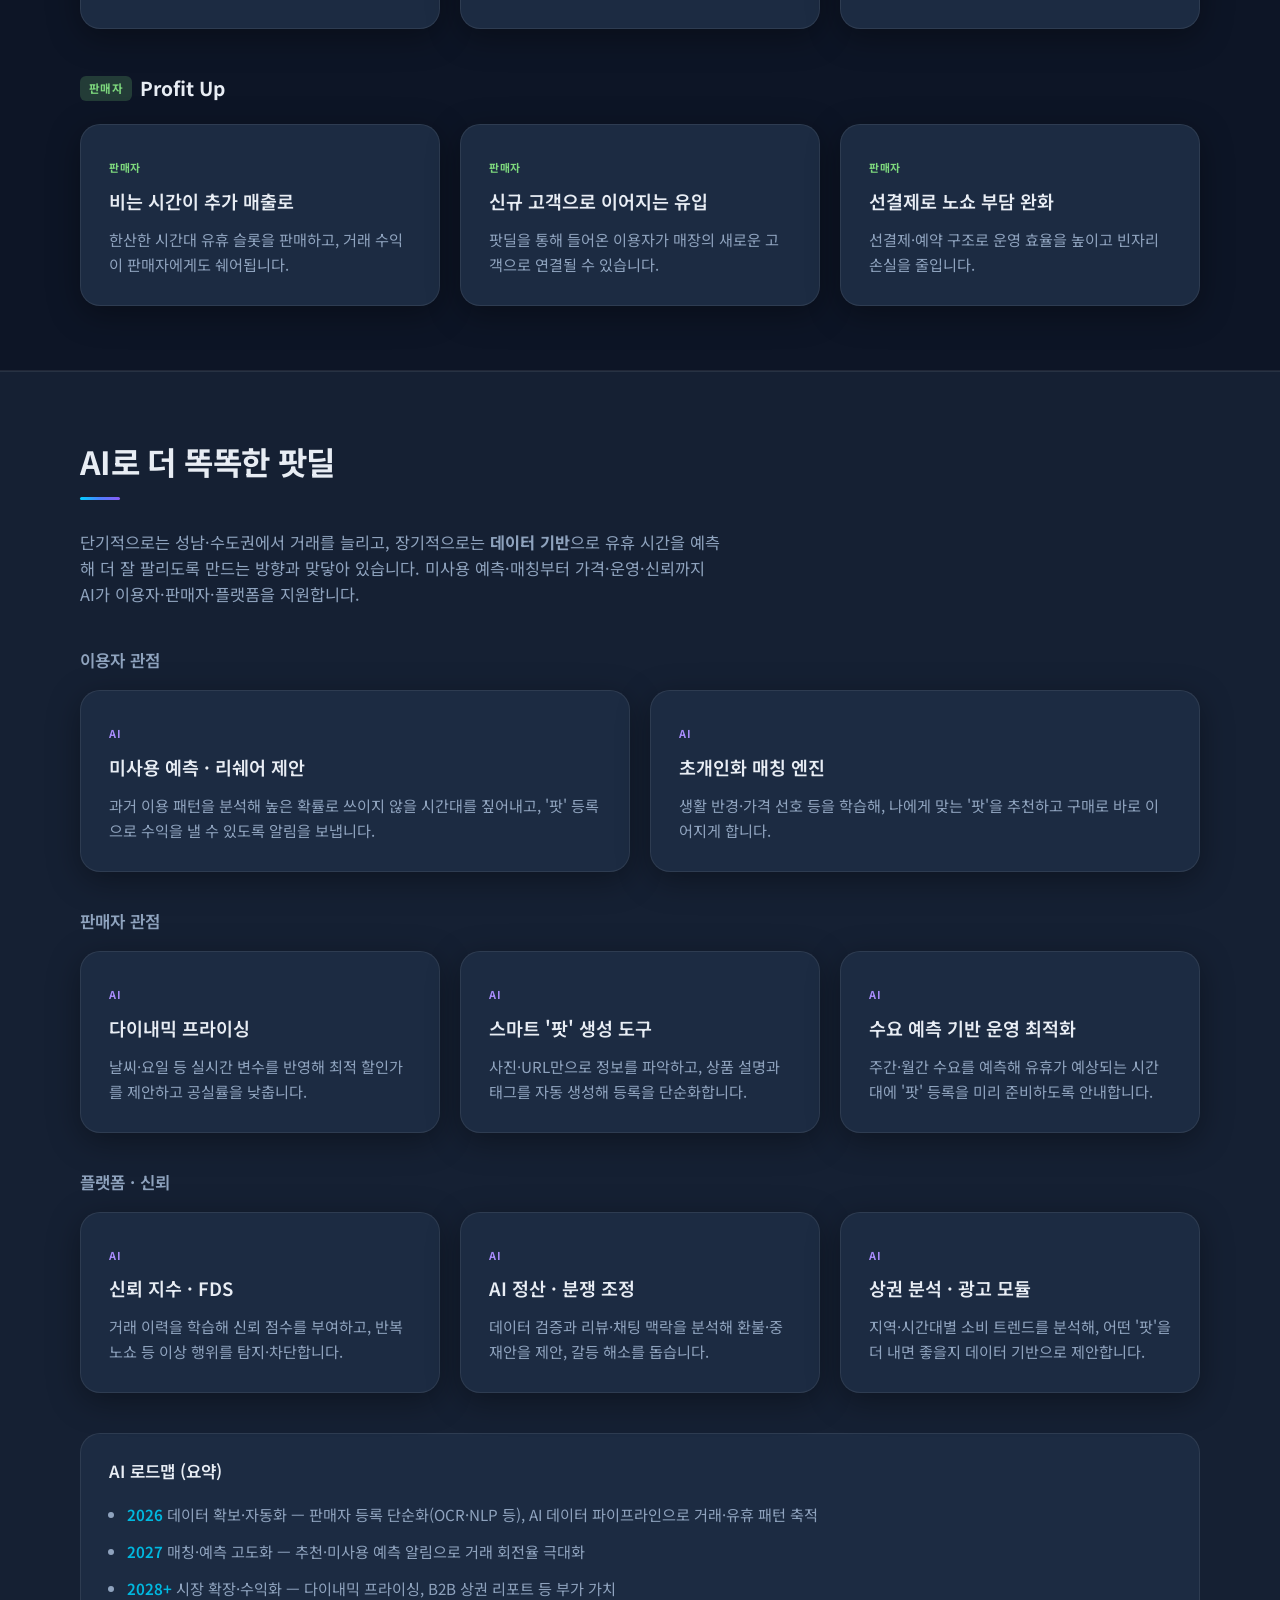
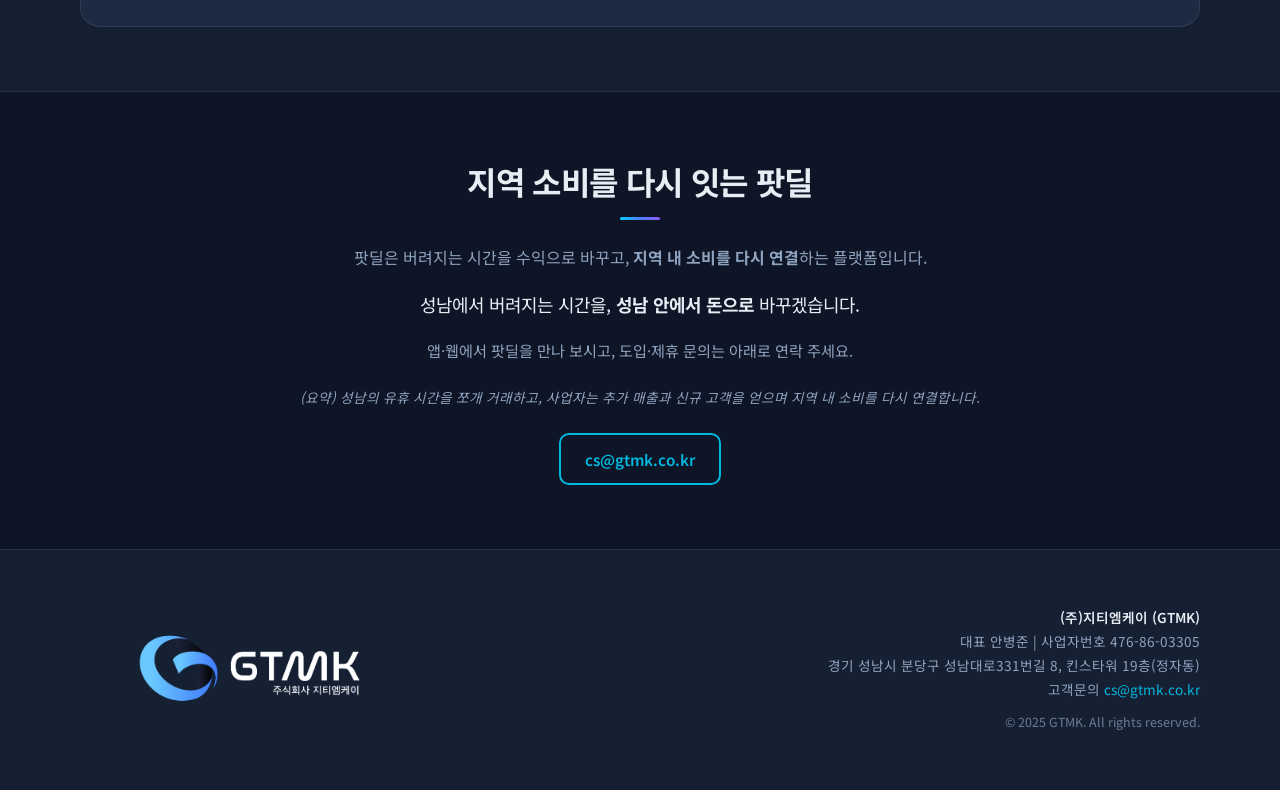
==== commit bb2d0082: "content: 텍스트 수정 — 리워드 문구, 이메일 주소 변경 - '리워드 해드립니다' → '리워드 받습니다' - gtmk@gtmk.co.kr → cs@gtmk.co.kr (문의" ====
--- a/index.html
+++ b/index.html
@@ -267,7 +267,7 @@
                 <span class="feature-badge">이용자</span>
                 <h4 class="feature-title">못 가는 날은 판매</h4>
                 <p class="feature-desc">
-                  쓰지 못하는 날·시간을 '팟'으로 나누어 판매해 비용 일부를 리워드 해드립니다.
+                  쓰지 못하는 날·시간을 '팟'으로 나누어 판매해 비용 일부를 리워드 받습니다.
                 </p>
               </li>
               <li class="feature-card feature-card--user" data-animate="fade-up" data-delay="100">
@@ -446,8 +446,8 @@
             고객을 얻으며 지역 내 소비를 다시 연결합니다.
           </p>
           <div class="cta-actions" data-animate="fade-up" data-delay="320">
-            <a href="mailto:gtmk@gtmk.co.kr" class="btn btn-outline"
-              >gtmk@gtmk.co.kr</a
+            <a href="mailto:cs@gtmk.co.kr" class="btn btn-outline"
+              >cs@gtmk.co.kr</a
             >
           </div>
         </div>
@@ -464,7 +464,7 @@
             <p><strong>(주)지티엠케이 (GTMK)</strong></p>
             <p>대표 안병준 | 사업자번호 476-86-03305</p>
             <p>경기 성남시 분당구 성남대로331번길 8, 킨스타워 19층(정자동)</p>
-            <p>고객문의 <a href="mailto:gtmk@gtmk.co.kr">gtmk@gtmk.co.kr</a></p>
+            <p>고객문의 <a href="mailto:cs@gtmk.co.kr">cs@gtmk.co.kr</a></p>
           </address>
           <p class="footer-copy">&copy; 2025 GTMK. All rights reserved.</p>
         </div>
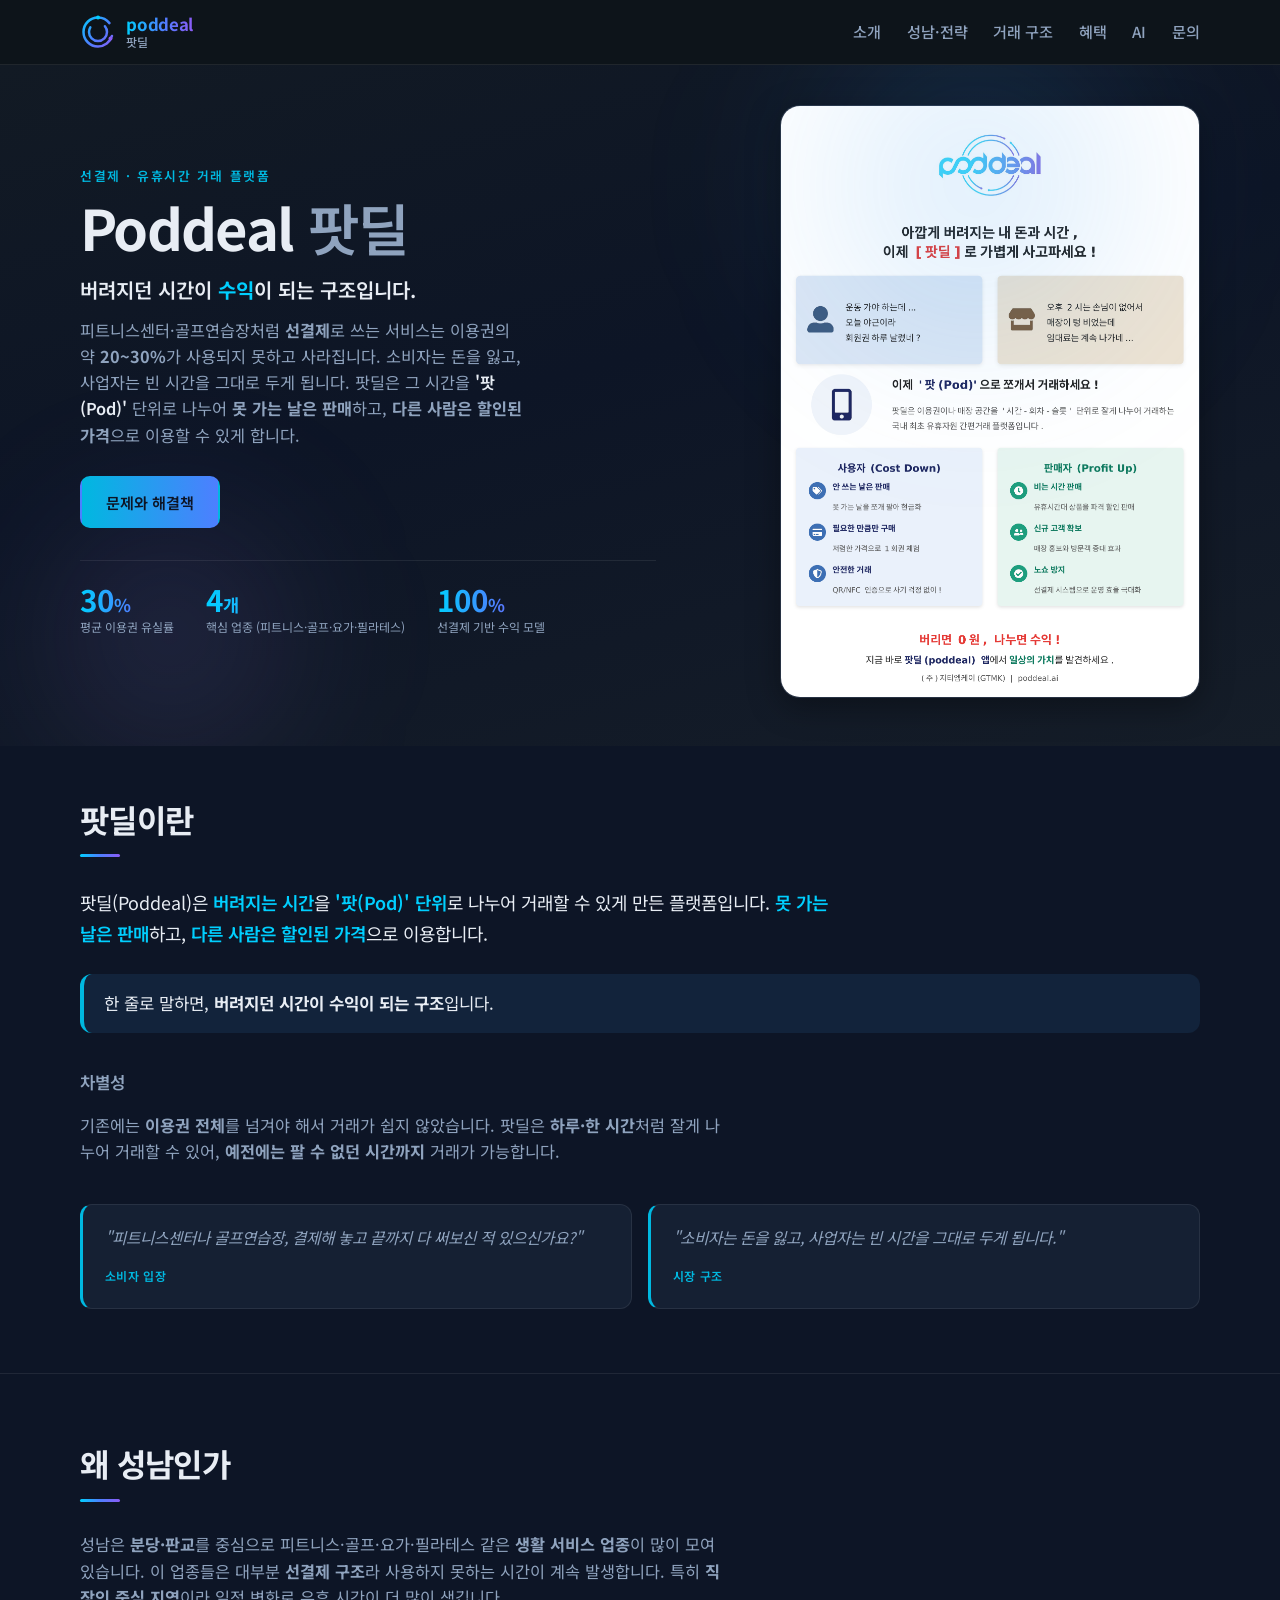
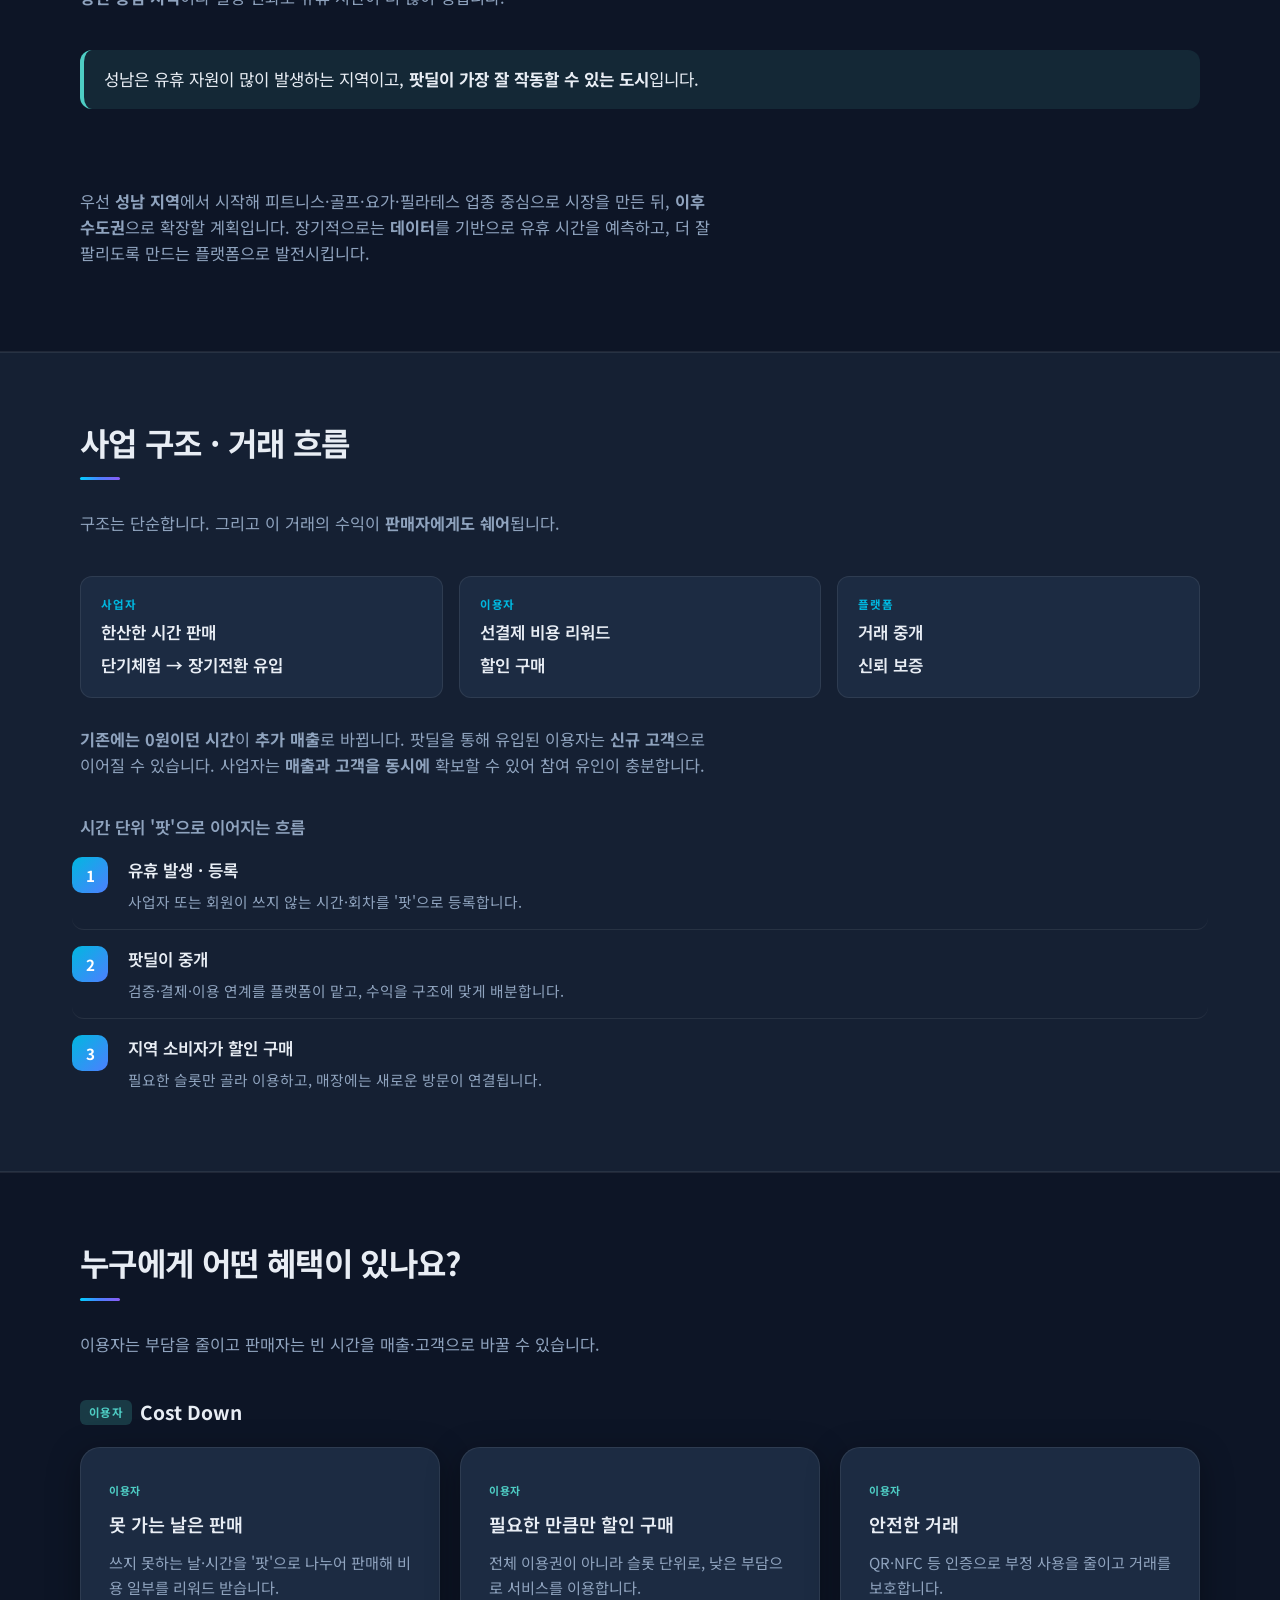
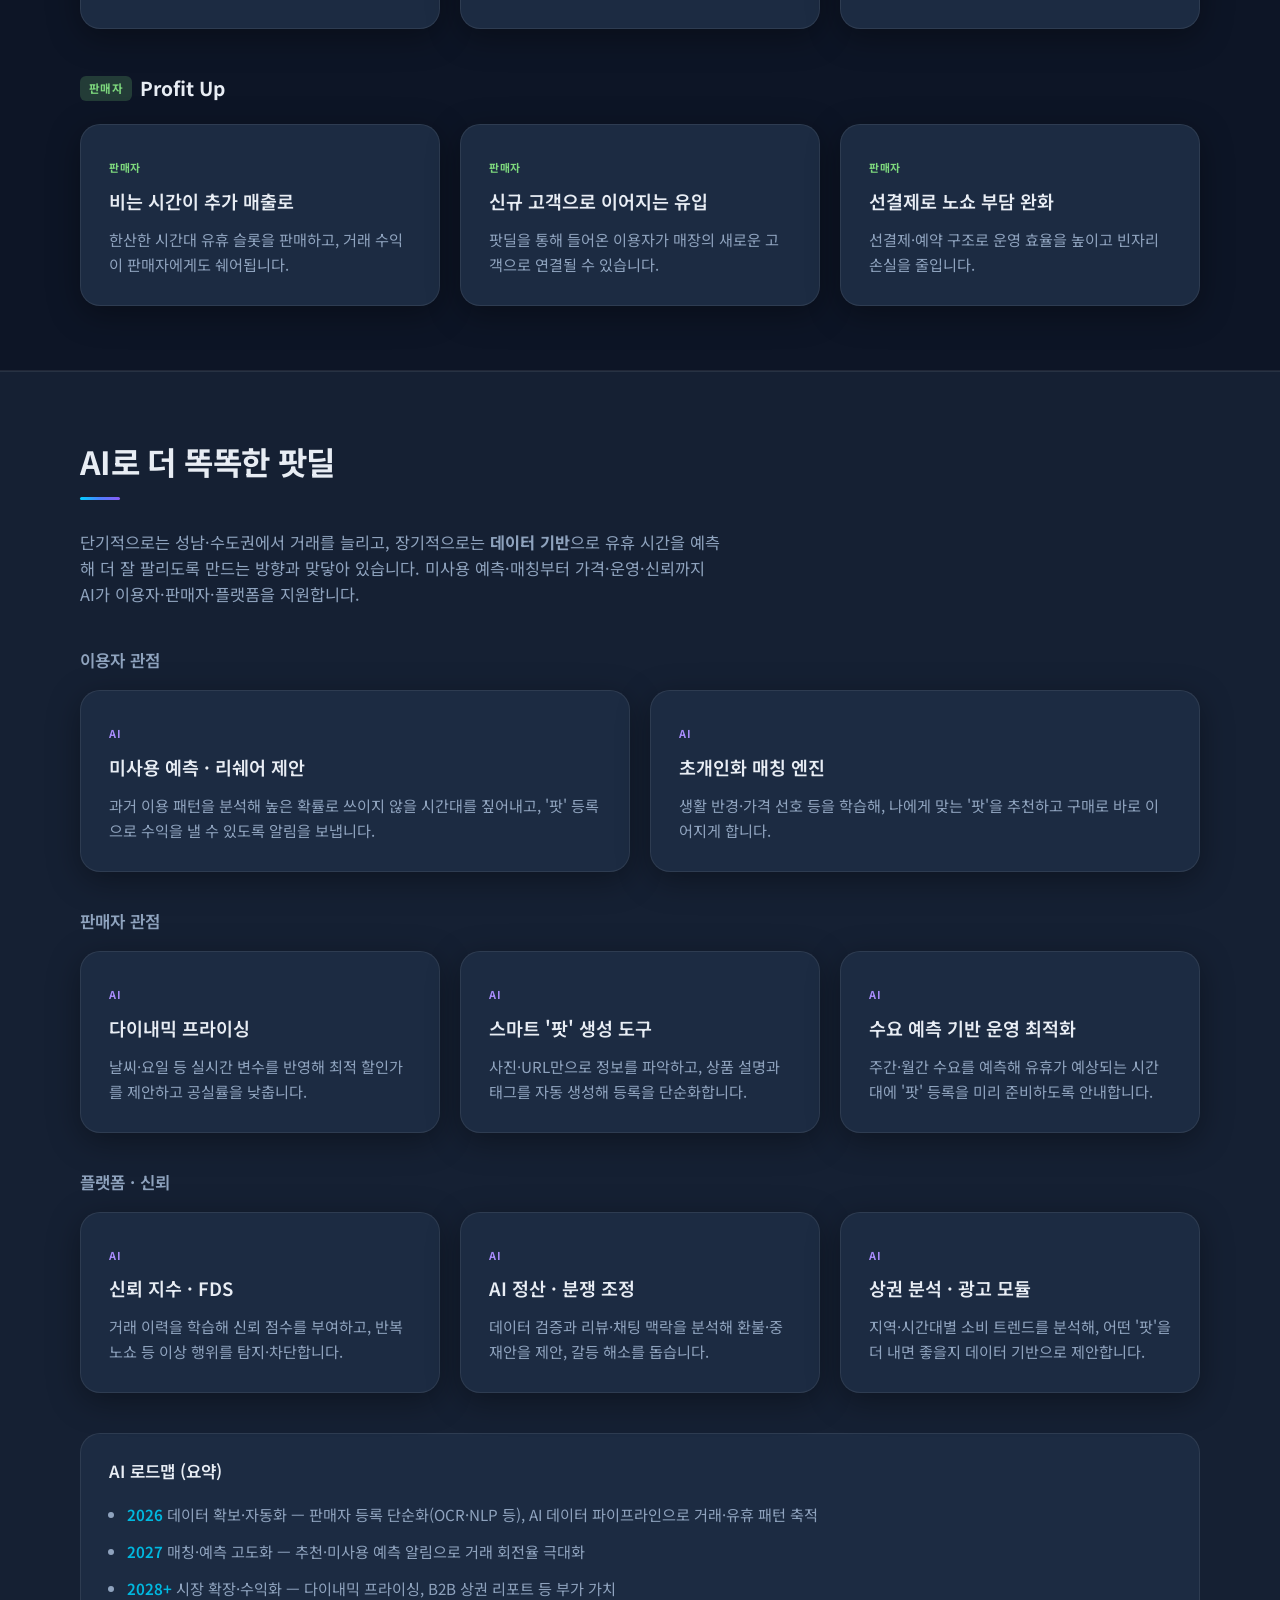
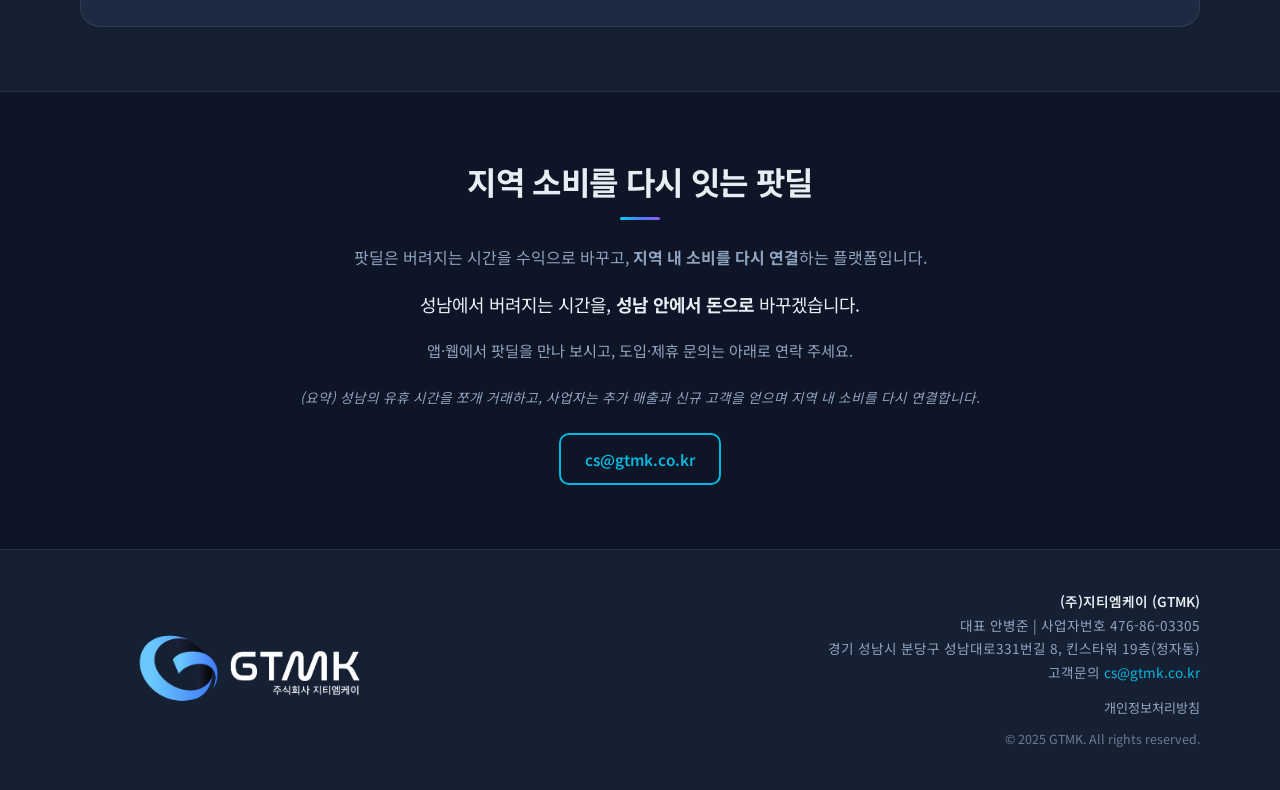
==== commit 23243705: "feature: 개인정보처리방침 페이지 추가 및 푸터 링크 연결 - privacy.html 신규: 팟딜 비즈니스 개인정보처리방침 전문(14개 항목, 제3자 제공 표 포함) - in" ====
--- a/index.html
+++ b/index.html
@@ -466,6 +466,7 @@
             <p>경기 성남시 분당구 성남대로331번길 8, 킨스타워 19층(정자동)</p>
             <p>고객문의 <a href="mailto:cs@gtmk.co.kr">cs@gtmk.co.kr</a></p>
           </address>
+          <p class="footer-links"><a href="privacy.html">개인정보처리방침</a></p>
           <p class="footer-copy">&copy; 2025 GTMK. All rights reserved.</p>
         </div>
       </div>
--- a/css/styles.css
+++ b/css/styles.css
@@ -1079,3 +1079,212 @@
     font-size: 1.5rem;
   }
 }
+
+/* ─── Legal / Privacy policy page ────────────────────────────── */
+.legal {
+  padding: 3.5rem 0 4.5rem;
+}
+
+.legal-inner {
+  width: min(820px, 100% - 2rem);
+  margin-inline: auto;
+}
+
+.legal-title {
+  font-size: clamp(1.6rem, 4vw, 2.2rem);
+  font-weight: 700;
+  letter-spacing: -0.02em;
+  margin: 0 0 0.5rem;
+}
+
+.legal-effective {
+  font-size: 0.85rem;
+  color: var(--color-text-muted);
+  margin: 0 0 2rem;
+}
+
+.legal-intro {
+  color: var(--color-text-muted);
+  font-size: 0.95rem;
+  line-height: 1.8;
+  margin: 0 0 2rem;
+}
+
+.legal-toc {
+  background: var(--color-surface);
+  border: 1px solid var(--color-border);
+  border-radius: var(--radius);
+  padding: 1.25rem 1.5rem;
+  margin: 0 0 3rem;
+}
+
+.legal-toc ol {
+  margin: 0;
+  padding-left: 1.25rem;
+  columns: 2;
+  column-gap: 2rem;
+}
+
+.legal-toc li {
+  margin: 0.35rem 0;
+  font-size: 0.9rem;
+}
+
+.legal-toc a {
+  color: var(--color-text-muted);
+}
+
+.legal-toc a:hover {
+  color: var(--color-accent-hover);
+}
+
+.legal-section {
+  margin: 0 0 2.75rem;
+  scroll-margin-top: calc(var(--header-h) + 1rem);
+}
+
+.legal-section h2 {
+  font-size: 1.15rem;
+  font-weight: 700;
+  color: var(--color-text);
+  margin: 0 0 1rem;
+  padding-bottom: 0.6rem;
+  border-bottom: 2px solid var(--color-accent);
+}
+
+.legal-section h3 {
+  font-size: 1rem;
+  font-weight: 600;
+  color: var(--color-accent-hover);
+  margin: 1.75rem 0 0.6rem;
+}
+
+.legal-section p {
+  font-size: 0.92rem;
+  line-height: 1.85;
+  color: var(--color-text);
+  margin: 0 0 0.9rem;
+}
+
+.legal-section ul,
+.legal-section ol.legal-list {
+  margin: 0 0 1rem;
+  padding-left: 1.25rem;
+}
+
+.legal-section li {
+  font-size: 0.9rem;
+  line-height: 1.8;
+  margin: 0.4rem 0;
+  color: var(--color-text);
+}
+
+.legal-note {
+  font-size: 0.85rem;
+  color: var(--color-text-muted);
+  background: var(--color-surface);
+  border-left: 3px solid var(--color-accent);
+  border-radius: 0 8px 8px 0;
+  padding: 0.75rem 1rem;
+  margin: 0 0 1rem;
+}
+
+.legal-table-wrap {
+  overflow-x: auto;
+  margin: 1rem 0 1.5rem;
+}
+
+.legal-table {
+  border-collapse: collapse;
+  width: 100%;
+  min-width: 640px;
+  font-size: 0.82rem;
+}
+
+.legal-table th,
+.legal-table td {
+  border: 1px solid var(--color-border);
+  padding: 0.7rem 0.8rem;
+  text-align: left;
+  vertical-align: top;
+  line-height: 1.65;
+}
+
+.legal-table th {
+  background: var(--color-surface-elevated);
+  color: var(--color-text);
+  font-weight: 600;
+  white-space: nowrap;
+}
+
+.legal-table td {
+  color: var(--color-text-muted);
+}
+
+.legal-back {
+  display: inline-flex;
+  align-items: center;
+  gap: 0.4rem;
+  margin-top: 2rem;
+  font-size: 0.9rem;
+}
+
+.legal-contact-box {
+  background: var(--color-surface);
+  border: 1px solid var(--color-border);
+  border-radius: var(--radius);
+  padding: 1rem 1.25rem;
+  margin: 0.5rem 0 1rem;
+  font-size: 0.9rem;
+  line-height: 1.9;
+}
+
+@media (max-width: 600px) {
+  .legal-toc ol {
+    columns: 1;
+  }
+}
+
+/* Simple nav (subpages without mobile toggle) */
+@media (max-width: 768px) {
+  .site-nav--simple {
+    position: static;
+    transform: none;
+    opacity: 1;
+    visibility: visible;
+    background: none;
+    border: none;
+    padding: 0;
+  }
+  .site-nav--simple .nav-list {
+    flex-direction: row;
+    gap: 0.85rem;
+    width: auto;
+    margin: 0;
+  }
+  .site-nav--simple .nav-list a {
+    padding: 0;
+    border: none;
+    font-size: 0.85rem;
+  }
+}
+
+@media (max-width: 480px) {
+  .site-nav--simple {
+    display: none !important;
+  }
+}
+
+/* Footer legal link */
+.footer-links {
+  margin: 0;
+  font-size: 0.82rem;
+}
+
+.footer-links a {
+  color: var(--color-text-muted);
+}
+
+.footer-links a:hover {
+  color: var(--color-accent-hover);
+}
